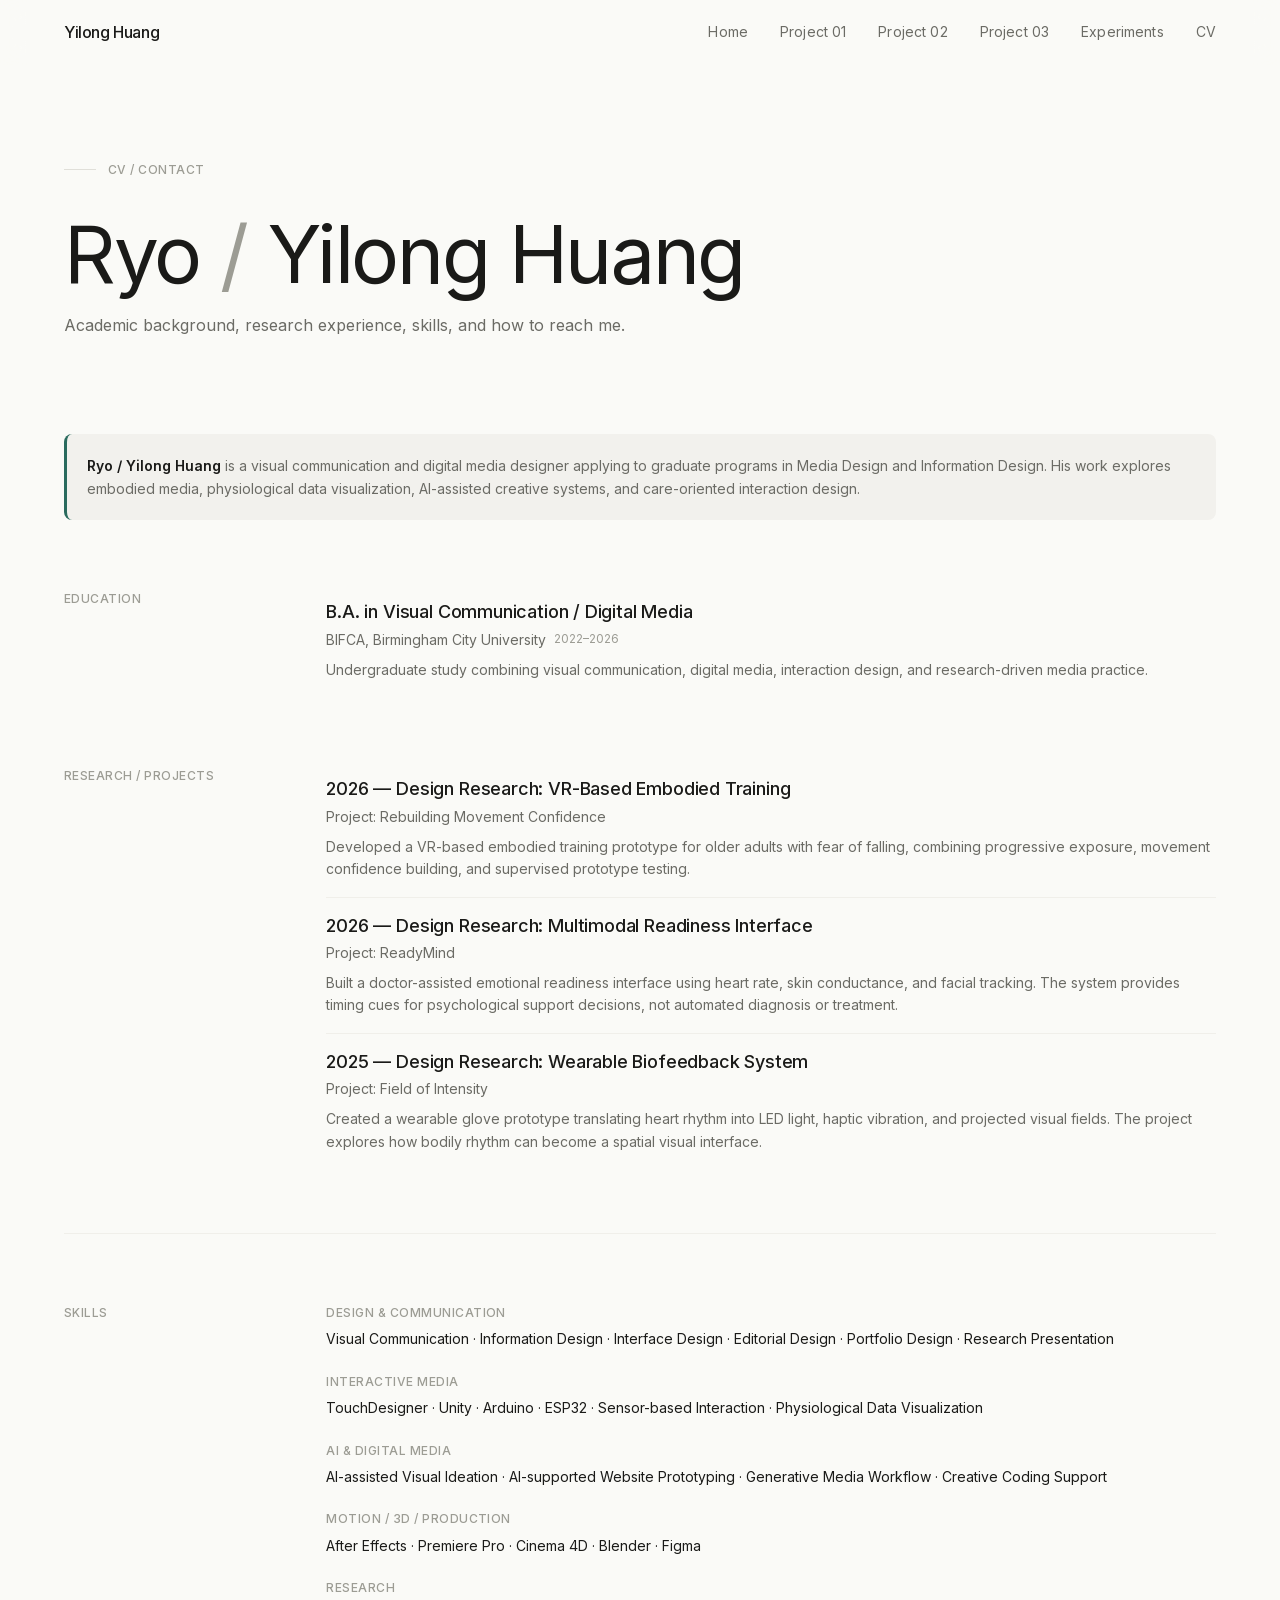
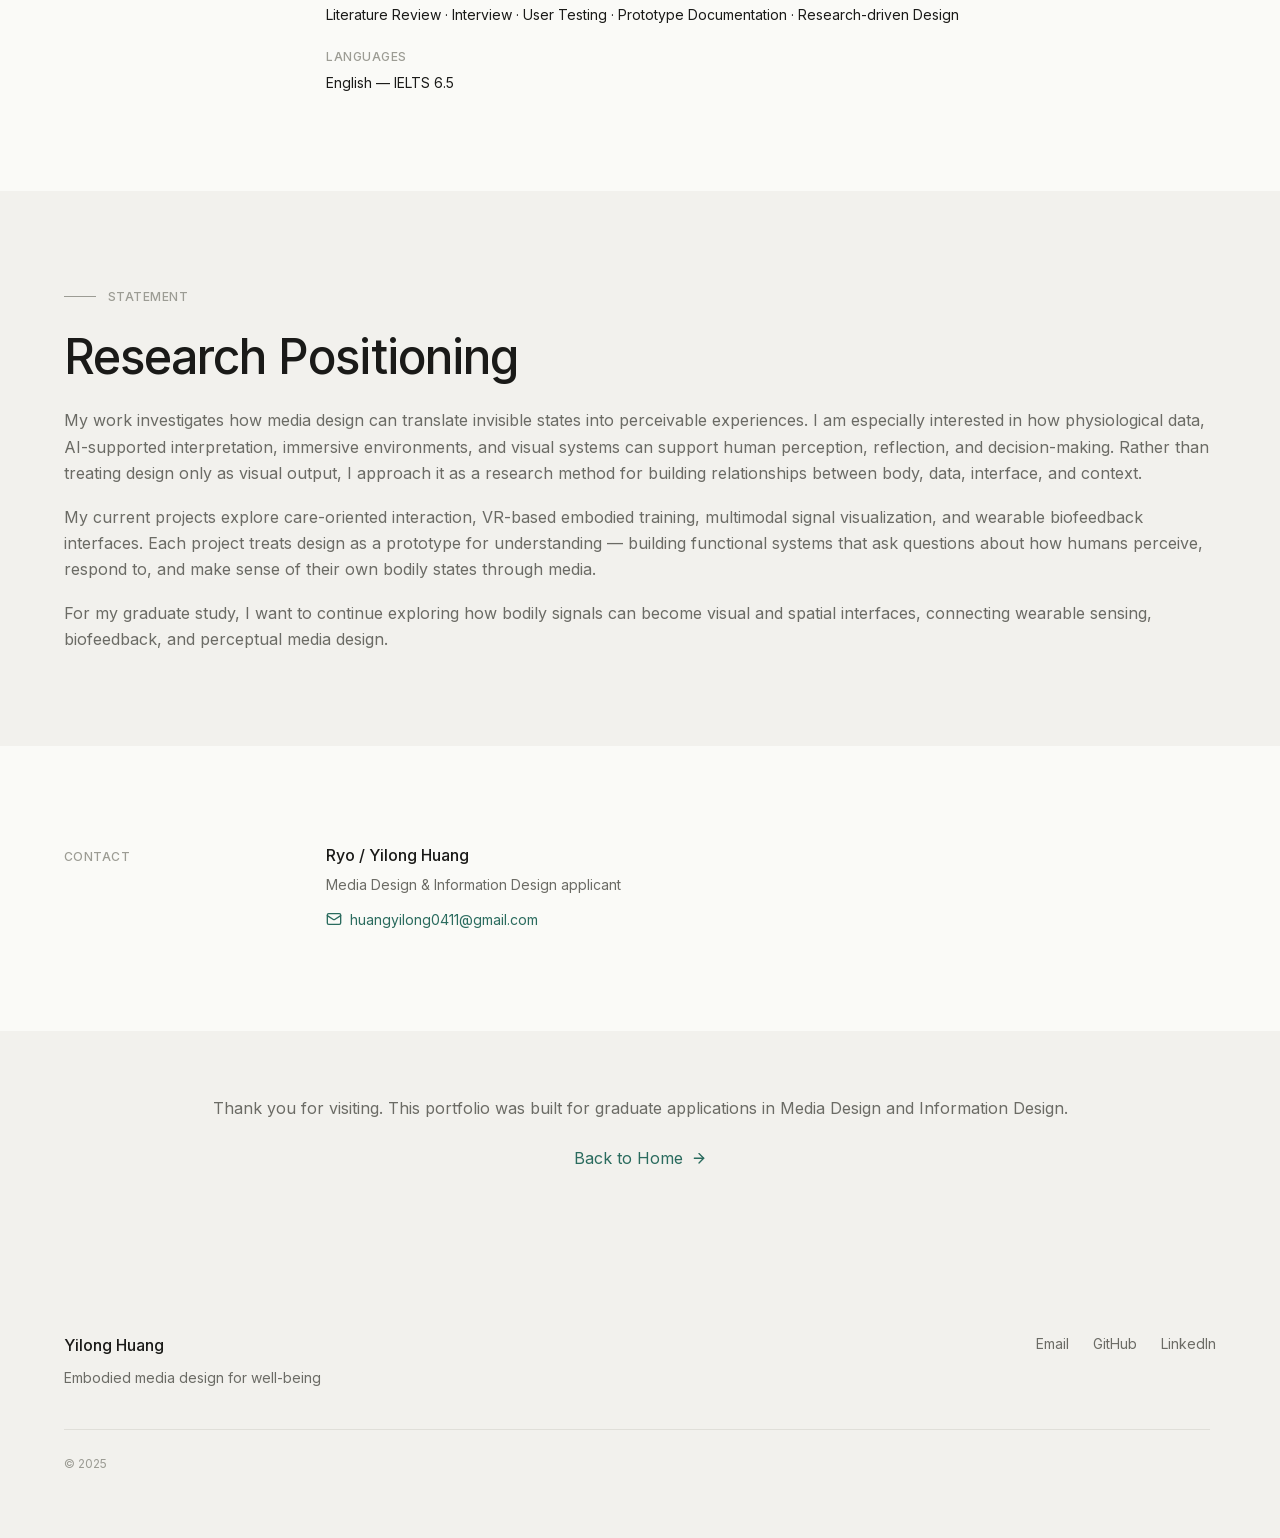
==== cv/index.html @ 08b9b4dd "Project 01: research narrative acts 1/5/6/7, evaluation assets, demo video, restore route HTML" ====
<!DOCTYPE html><html lang="en" class="__variable_37ef13"><head><meta charset="utf-8"/><meta name="viewport" content="width=device-width, initial-scale=1"/><link rel="preload" href="/_next/static/media/e4af272ccee01ff0-s.p.woff2" as="font" crossorigin="" type="font/woff2"/><link rel="stylesheet" href="/_next/static/css/71a646917b678b05.css" data-precedence="next"/><link rel="preload" as="script" fetchpriority="low" href="/_next/static/chunks/webpack-1b2c01f7b00f13eb.js"/><script src="/_next/static/chunks/fd9d1056-00bb33a35b5f8051.js" async=""></script><script src="/_next/static/chunks/23-e2f1394803d59ee6.js" async=""></script><script src="/_next/static/chunks/main-app-ce95c9a15005756d.js" async=""></script><script src="/_next/static/chunks/513-ec970bd23ad22028.js" async=""></script><script src="/_next/static/chunks/138-55f99c6cba132b13.js" async=""></script><script src="/_next/static/chunks/app/cv/page-a5b8383cbc4eb95e.js" async=""></script><script src="/_next/static/chunks/app/layout-fcbd334778827611.js" async=""></script><title>[INSERT YOUR NAME] — KMD Application Portfolio</title><meta name="description" content="[INSERT YOUR DESCRIPTION — A brief description of your portfolio for KMD application]"/><meta name="author" content="[INSERT YOUR NAME]"/><meta property="og:title" content="[INSERT YOUR NAME] — KMD Application Portfolio"/><meta property="og:description" content="[INSERT YOUR DESCRIPTION — A brief description of your portfolio for KMD application]"/><meta property="og:type" content="website"/><meta name="twitter:card" content="summary"/><meta name="twitter:title" content="[INSERT YOUR NAME] — KMD Application Portfolio"/><meta name="twitter:description" content="[INSERT YOUR DESCRIPTION — A brief description of your portfolio for KMD application]"/><meta name="next-size-adjust"/><script src="/_next/static/chunks/polyfills-78c92fac7aa8fdd8.js" nomodule=""></script><script src="https://www.kimi.com/sdk-seed.js" defer=""></script></head><body class="__className_37ef13"><nav class="fixed top-0 left-0 right-0 z-50 transition-all duration-300" style="background-color:rgba(250, 250, 247, 0.6);backdrop-filter:blur(12px);-webkit-backdrop-filter:blur(12px);border-bottom:1px solid transparent"><div class="page-container flex items-center justify-between h-16"><a class="text-[1rem] font-medium tracking-tight" href="/" style="color:var(--text-primary)">Yilong Huang</a><div class="hidden md:flex items-center gap-8"><a class="relative text-[0.875rem] transition-colors duration-200 group" href="/" style="color:var(--text-secondary);font-weight:400;letter-spacing:0.01em">Home<span class="absolute -bottom-0.5 left-0 w-full h-px origin-left scale-x-0 group-hover:scale-x-100 transition-transform duration-300" style="background-color:var(--text-primary)"></span></a><a class="relative text-[0.875rem] transition-colors duration-200 group" href="/project-fof-vr" style="color:var(--text-secondary);font-weight:400;letter-spacing:0.01em">Project 01<span class="absolute -bottom-0.5 left-0 w-full h-px origin-left scale-x-0 group-hover:scale-x-100 transition-transform duration-300" style="background-color:var(--text-primary)"></span></a><a class="relative text-[0.875rem] transition-colors duration-200 group" href="/project-readymind" style="color:var(--text-secondary);font-weight:400;letter-spacing:0.01em">Project 02<span class="absolute -bottom-0.5 left-0 w-full h-px origin-left scale-x-0 group-hover:scale-x-100 transition-transform duration-300" style="background-color:var(--text-primary)"></span></a><a class="relative text-[0.875rem] transition-colors duration-200 group" href="/project-field-of-intensity" style="color:var(--text-secondary);font-weight:400;letter-spacing:0.01em">Project 03<span class="absolute -bottom-0.5 left-0 w-full h-px origin-left scale-x-0 group-hover:scale-x-100 transition-transform duration-300" style="background-color:var(--text-primary)"></span></a><a class="relative text-[0.875rem] transition-colors duration-200 group" href="/experiments" style="color:var(--text-secondary);font-weight:400;letter-spacing:0.01em">Experiments<span class="absolute -bottom-0.5 left-0 w-full h-px origin-left scale-x-0 group-hover:scale-x-100 transition-transform duration-300" style="background-color:var(--text-primary)"></span></a><a class="relative text-[0.875rem] transition-colors duration-200 group" href="/cv" style="color:var(--text-primary);font-weight:500;letter-spacing:0.01em">CV<span class="absolute -bottom-1.5 left-1/2 -translate-x-1/2 w-1 h-1 rounded-full" style="background-color:var(--accent)"></span><span class="absolute -bottom-0.5 left-0 w-full h-px origin-left scale-x-0 group-hover:scale-x-100 transition-transform duration-300" style="background-color:var(--text-primary)"></span></a></div><button class="md:hidden flex flex-col justify-center items-center w-6 h-6 gap-[6px]" aria-label="Toggle menu"><span class="block w-6 h-0.5 origin-center" style="background-color:var(--text-primary)"></span><span class="block w-6 h-0.5 origin-center" style="background-color:var(--text-primary)"></span></button></div></nav><main><section class="pt-[calc(64px+var(--space-xl))] pb-[var(--space-xl)]"><div class="page-container max-w-[900px]"><div class="flex flex-col sm:flex-row gap-6 sm:gap-12 sm:items-start"><div class="flex-1"><div class="" style="opacity:0;transform:translateY(20px)"><div class="flex items-center gap-3"><div class="w-8 h-px" style="background-color:var(--border);transform:scaleX(0);transform-origin:0% 50% 0"></div><span class="text-[0.75rem] font-medium tracking-[0.04em] uppercase" style="color:var(--text-tertiary)">CV / Contact</span></div></div><div class="" style="opacity:0;transform:translateY(30px)"><h1 style="font-size:clamp(2.5rem, 7vw, 5rem);font-weight:400;letter-spacing:-0.03em;line-height:1.05;color:var(--text-primary);margin-top:var(--space-md)">Ryo <span style="color:var(--text-tertiary)">/</span> <!-- -->Yilong Huang</h1></div><div class="" style="opacity:0;transform:translateY(20px)"><p class="mt-4 max-w-[640px]" style="color:var(--text-secondary)">Academic background, research experience, skills, and how to reach me.</p></div></div></div></div></section><section class="pb-[var(--space-lg)]"><div class="page-container max-w-[900px]"><div class="" style="opacity:0;transform:translateY(30px)"><div class="p-5" style="background-color:var(--bg-secondary);border-radius:8px;border-left:3px solid var(--accent)"><p class="text-[0.875rem] leading-[1.65]" style="color:var(--text-secondary)"><strong style="color:var(--text-primary)">Ryo / Yilong Huang</strong> <!-- -->is a visual communication and digital media designer applying to graduate programs in Media Design and Information Design. His work explores embodied media, physiological data visualization, AI-assisted creative systems, and care-oriented interaction design.</p></div></div></div></section><section class="pb-[var(--space-xl)]" style="background-color:var(--bg-primary)"><div class="page-container max-w-[900px]"><div class="mb-[var(--space-lg)]" style="opacity:0;transform:translateY(30px)"><div class="flex flex-col sm:flex-row gap-4 sm:gap-8"><div class="sm:w-[20%] shrink-0"><span class="text-[0.75rem] font-medium tracking-[0.04em] uppercase" style="color:var(--text-tertiary)">Education</span></div><div class="sm:w-[80%] flex flex-col"><div><div class="py-4"><h4 class="text-[1.125rem] font-medium tracking-[-0.01em] leading-[1.3]" style="color:var(--text-primary)">B.A. in Visual Communication / Digital Media</h4><div class="flex flex-wrap items-center gap-2 mt-1"><span class="text-[0.875rem]" style="color:var(--text-secondary)">BIFCA, Birmingham City University</span><span class="text-[0.75rem]" style="color:var(--text-tertiary)">2022–2026</span></div><p class="mt-2 text-[0.875rem] leading-[1.6]" style="color:var(--text-secondary)">Undergraduate study combining visual communication, digital media, interaction design, and research-driven media practice.</p></div></div></div></div></div><div class="mb-[var(--space-lg)]" style="opacity:0;transform:translateY(30px)"><div class="flex flex-col sm:flex-row gap-4 sm:gap-8"><div class="sm:w-[20%] shrink-0"><span class="text-[0.75rem] font-medium tracking-[0.04em] uppercase" style="color:var(--text-tertiary)">Research / Projects</span></div><div class="sm:w-[80%] flex flex-col"><div><div class="py-4"><h4 class="text-[1.125rem] font-medium tracking-[-0.01em] leading-[1.3]" style="color:var(--text-primary)">2026 — Design Research: VR-Based Embodied Training</h4><div class="flex flex-wrap items-center gap-2 mt-1"><span class="text-[0.875rem]" style="color:var(--text-secondary)">Project: Rebuilding Movement Confidence</span></div><p class="mt-2 text-[0.875rem] leading-[1.6]" style="color:var(--text-secondary)">Developed a VR-based embodied training prototype for older adults with fear of falling, combining progressive exposure, movement confidence building, and supervised prototype testing.</p></div></div><div><div class="w-full h-px" style="background-color:var(--border-light);transform:scaleX(0);transform-origin:0% 50% 0"></div><div class="py-4"><h4 class="text-[1.125rem] font-medium tracking-[-0.01em] leading-[1.3]" style="color:var(--text-primary)">2026 — Design Research: Multimodal Readiness Interface</h4><div class="flex flex-wrap items-center gap-2 mt-1"><span class="text-[0.875rem]" style="color:var(--text-secondary)">Project: ReadyMind</span></div><p class="mt-2 text-[0.875rem] leading-[1.6]" style="color:var(--text-secondary)">Built a doctor-assisted emotional readiness interface using heart rate, skin conductance, and facial tracking. The system provides timing cues for psychological support decisions, not automated diagnosis or treatment.</p></div></div><div><div class="w-full h-px" style="background-color:var(--border-light);transform:scaleX(0);transform-origin:0% 50% 0"></div><div class="py-4"><h4 class="text-[1.125rem] font-medium tracking-[-0.01em] leading-[1.3]" style="color:var(--text-primary)">2025 — Design Research: Wearable Biofeedback System</h4><div class="flex flex-wrap items-center gap-2 mt-1"><span class="text-[0.875rem]" style="color:var(--text-secondary)">Project: Field of Intensity</span></div><p class="mt-2 text-[0.875rem] leading-[1.6]" style="color:var(--text-secondary)">Created a wearable glove prototype translating heart rhythm into LED light, haptic vibration, and projected visual fields. The project explores how bodily rhythm can become a spatial visual interface.</p></div></div></div></div></div><div class="w-full h-px" style="background-color:var(--border-light);transform:scaleX(0);transform-origin:0% 50% 0"></div><div class="pt-[var(--space-lg)]" style="opacity:0;transform:translateY(30px)"><div class="flex flex-col sm:flex-row gap-4 sm:gap-8"><div class="sm:w-[20%] shrink-0"><span class="text-[0.75rem] font-medium tracking-[0.04em] uppercase" style="color:var(--text-tertiary)">Skills</span></div><div class="sm:w-[80%] flex flex-col gap-4"><div><span class="text-[0.75rem] font-medium tracking-[0.04em] uppercase" style="color:var(--text-tertiary)">Design &amp; Communication</span><p class="text-[0.875rem] leading-[1.6] mt-1" style="color:var(--text-primary)">Visual Communication · Information Design · Interface Design · Editorial Design · Portfolio Design · Research Presentation</p></div><div><span class="text-[0.75rem] font-medium tracking-[0.04em] uppercase" style="color:var(--text-tertiary)">Interactive Media</span><p class="text-[0.875rem] leading-[1.6] mt-1" style="color:var(--text-primary)">TouchDesigner · Unity · Arduino · ESP32 · Sensor-based Interaction · Physiological Data Visualization</p></div><div><span class="text-[0.75rem] font-medium tracking-[0.04em] uppercase" style="color:var(--text-tertiary)">AI &amp; Digital Media</span><p class="text-[0.875rem] leading-[1.6] mt-1" style="color:var(--text-primary)">AI-assisted Visual Ideation · AI-supported Website Prototyping · Generative Media Workflow · Creative Coding Support</p></div><div><span class="text-[0.75rem] font-medium tracking-[0.04em] uppercase" style="color:var(--text-tertiary)">Motion / 3D / Production</span><p class="text-[0.875rem] leading-[1.6] mt-1" style="color:var(--text-primary)">After Effects · Premiere Pro · Cinema 4D · Blender · Figma</p></div><div><span class="text-[0.75rem] font-medium tracking-[0.04em] uppercase" style="color:var(--text-tertiary)">Research</span><p class="text-[0.875rem] leading-[1.6] mt-1" style="color:var(--text-primary)">Literature Review · Interview · User Testing · Prototype Documentation · Research-driven Design</p></div><div><span class="text-[0.75rem] font-medium tracking-[0.04em] uppercase" style="color:var(--text-tertiary)">Languages</span><p class="text-[0.875rem] leading-[1.6] mt-1" style="color:var(--text-primary)">English — IELTS 6.5</p></div></div></div></div></div></section><section class="py-[var(--space-xl)]" style="background-color:var(--bg-secondary)"><div class="page-container max-w-[720px] mx-auto"><div class="" style="opacity:0;transform:translateY(30px)"><div class="flex items-center gap-3 mb-6"><span class="block w-8 h-px" style="background-color:var(--text-tertiary)"></span><span class="text-[0.75rem] font-medium tracking-[0.04em] uppercase" style="color:var(--text-tertiary)">Statement</span></div></div><div class="" style="opacity:0;transform:translateY(30px)"><h2 style="font-size:clamp(1.8rem, 4vw, 3rem);font-weight:500;letter-spacing:-0.02em;line-height:1.1;color:var(--text-primary)">Research Positioning</h2></div><div class="" style="opacity:0;transform:translateY(30px)"><p class="mt-6 leading-[1.65]" style="color:var(--text-secondary)">My work investigates how media design can translate invisible states into perceivable experiences. I am especially interested in how physiological data, AI-supported interpretation, immersive environments, and visual systems can support human perception, reflection, and decision-making. Rather than treating design only as visual output, I approach it as a research method for building relationships between body, data, interface, and context.</p></div><div class="" style="opacity:0;transform:translateY(30px)"><p class="mt-4 leading-[1.65]" style="color:var(--text-secondary)">My current projects explore care-oriented interaction, VR-based embodied training, multimodal signal visualization, and wearable biofeedback interfaces. Each project treats design as a prototype for understanding — building functional systems that ask questions about how humans perceive, respond to, and make sense of their own bodily states through media.</p></div><div class="" style="opacity:0;transform:translateY(30px)"><p class="mt-4 leading-[1.65]" style="color:var(--text-secondary)">For my graduate study, I want to continue exploring how bodily signals can become visual and spatial interfaces, connecting wearable sensing, biofeedback, and perceptual media design.</p></div></div></section><section class="py-[var(--space-xl)]" style="background-color:var(--bg-primary)"><div class="page-container max-w-[900px]"><div class="" style="opacity:0;transform:translateY(30px)"><div class="flex flex-col sm:flex-row gap-4 sm:gap-8"><div class="sm:w-[20%] shrink-0"><span class="text-[0.75rem] font-medium tracking-[0.04em] uppercase" style="color:var(--text-tertiary)">Contact</span></div><div class="sm:w-[80%]"><p class="text-[1rem] font-medium" style="color:var(--text-primary)">Ryo / Yilong Huang</p><p class="text-[0.875rem] mt-1" style="color:var(--text-secondary)">Media Design &amp; Information Design applicant</p><a class="inline-flex items-center gap-2 mt-3 text-[0.875rem] transition-all duration-200 hover:underline" href="/cdn-cgi/l/email-protection#4f273a2e21283626232021287f7b7e7e0f28222e2623612c2022" style="color:var(--accent)"><svg xmlns="http://www.w3.org/2000/svg" width="24" height="24" viewBox="0 0 24 24" fill="none" stroke="currentColor" stroke-width="2" stroke-linecap="round" stroke-linejoin="round" class="lucide lucide-mail w-4 h-4"><rect width="20" height="16" x="2" y="4" rx="2"></rect><path d="m22 7-8.97 5.7a1.94 1.94 0 0 1-2.06 0L2 7"></path></svg><span class="__cf_email__" data-cfemail="b4dcc1d5dad3cdddd8dbdad384808585f4d3d9d5ddd89ad7dbd9">[email&#160;protected]</span></a></div></div></div></div></section><section class="py-[var(--space-lg)]" style="background-color:var(--bg-secondary)"><div class="page-container max-w-[600px] mx-auto text-center"><div class="" style="opacity:0;transform:translateY(30px)"><p style="color:var(--text-secondary)">Thank you for visiting. This portfolio was built for graduate applications in Media Design and Information Design.</p></div><div class="" style="opacity:0;transform:translateY(30px)"><a class="inline-flex items-center gap-2 mt-6 transition-all duration-200 hover:underline" href="/" style="color:var(--accent)">Back to Home<svg xmlns="http://www.w3.org/2000/svg" width="24" height="24" viewBox="0 0 24 24" fill="none" stroke="currentColor" stroke-width="2" stroke-linecap="round" stroke-linejoin="round" class="lucide lucide-arrow-right w-4 h-4"><path d="M5 12h14"></path><path d="m12 5 7 7-7 7"></path></svg></a></div></div></section></main><footer style="background-color:var(--bg-secondary);padding-top:var(--space-xl);padding-bottom:var(--space-lg)"><div class="page-container"><div class="" style="opacity:0;transform:translateY(30px)"><div class="flex flex-col lg:flex-row lg:items-start lg:justify-between gap-8 lg:gap-16"><div class="flex flex-col gap-2"><p class="text-[1rem] font-medium" style="color:var(--text-primary)">Yilong Huang</p><p class="text-[0.875rem]" style="color:var(--text-secondary)">Embodied media design for well-being</p></div><div class="flex items-center gap-6"><a class="text-[0.875rem] transition-colors duration-200 hover:underline" href="/cdn-cgi/l/email-protection#96cddfd8c5d3c4c2b6cfd9c3c4b6d3dbd7dfdacb" rel="noopener noreferrer" style="color:var(--text-secondary)" target="_blank">Email</a><a class="text-[0.875rem] transition-colors duration-200 hover:underline" href="[INSERT YOUR GITHUB URL]" rel="noopener noreferrer" style="color:var(--text-secondary)" target="_blank">GitHub</a><a class="text-[0.875rem] transition-colors duration-200 hover:underline" href="[INSERT YOUR LINKEDIN URL]" rel="noopener noreferrer" style="color:var(--text-secondary)" target="_blank">LinkedIn</a></div></div></div><div class="w-full h-px mt-10 mb-6" style="background-color:var(--border);transform:scaleX(0);transform-origin:0% 50% 0"></div><div class="" style="opacity:0;transform:translateY(30px)"><p class="text-[0.75rem]" style="color:var(--text-tertiary)">© 2025</p></div></div></footer><script data-cfasync="false" src="/cdn-cgi/scripts/5c5dd728/cloudflare-static/email-decode.min.js"></script><script src="/_next/static/chunks/webpack-1b2c01f7b00f13eb.js" async=""></script><script>(self.__next_f=self.__next_f||[]).push([0]);self.__next_f.push([2,null])</script><script>self.__next_f.push([1,"1:HL[\"/_next/static/media/e4af272ccee01ff0-s.p.woff2\",\"font\",{\"crossOrigin\":\"\",\"type\":\"font/woff2\"}]\n2:HL[\"/_next/static/css/71a646917b678b05.css\",\"style\"]\n"])</script><script>self.__next_f.push([1,"3:I[5751,[],\"\"]\n5:I[6513,[],\"ClientPageRoot\"]\n6:I[3206,[\"513\",\"static/chunks/513-ec970bd23ad22028.js\",\"138\",\"static/chunks/138-55f99c6cba132b13.js\",\"349\",\"static/chunks/app/cv/page-a5b8383cbc4eb95e.js\"],\"default\"]\n7:I[9275,[],\"\"]\n8:I[1343,[],\"\"]\n9:I[6249,[\"513\",\"static/chunks/513-ec970bd23ad22028.js\",\"138\",\"static/chunks/138-55f99c6cba132b13.js\",\"185\",\"static/chunks/app/layout-fcbd334778827611.js\"],\"default\"]\na:I[9966,[\"513\",\"static/chunks/513-ec970bd23ad22028.js\",\"138\",\"static/chunks/138-55f99c6cba132b13.js\",\"185\",\"static/chunks/app/layout-fcbd334778827611.js\"],\"default\"]\nc:I[6130,[],\"\"]\nd:[]\n"])</script><script>self.__next_f.push([1,"0:[[[\"$\",\"link\",\"0\",{\"rel\":\"stylesheet\",\"href\":\"/_next/static/css/71a646917b678b05.css\",\"precedence\":\"next\",\"crossOrigin\":\"$undefined\"}]],[\"$\",\"$L3\",null,{\"buildId\":\"kPNJKm3Ej8O-nWjQXl5Xx\",\"assetPrefix\":\"\",\"initialCanonicalUrl\":\"/cv\",\"initialTree\":[\"\",{\"children\":[\"cv\",{\"children\":[\"__PAGE__\",{}]}]},\"$undefined\",\"$undefined\",true],\"initialSeedData\":[\"\",{\"children\":[\"cv\",{\"children\":[\"__PAGE__\",{},[[\"$L4\",[\"$\",\"$L5\",null,{\"props\":{\"params\":{},\"searchParams\":{}},\"Component\":\"$6\"}]],null],null]},[\"$\",\"$L7\",null,{\"parallelRouterKey\":\"children\",\"segmentPath\":[\"children\",\"cv\",\"children\"],\"error\":\"$undefined\",\"errorStyles\":\"$undefined\",\"errorScripts\":\"$undefined\",\"template\":[\"$\",\"$L8\",null,{}],\"templateStyles\":\"$undefined\",\"templateScripts\":\"$undefined\",\"notFound\":\"$undefined\",\"notFoundStyles\":\"$undefined\",\"styles\":null}],null]},[[\"$\",\"html\",null,{\"lang\":\"en\",\"className\":\"__variable_37ef13\",\"children\":[\"$\",\"body\",null,{\"className\":\"__className_37ef13\",\"children\":[[\"$\",\"$L9\",null,{}],[\"$\",\"main\",null,{\"children\":[\"$\",\"$L7\",null,{\"parallelRouterKey\":\"children\",\"segmentPath\":[\"children\"],\"error\":\"$undefined\",\"errorStyles\":\"$undefined\",\"errorScripts\":\"$undefined\",\"template\":[\"$\",\"$L8\",null,{}],\"templateStyles\":\"$undefined\",\"templateScripts\":\"$undefined\",\"notFound\":[[\"$\",\"title\",null,{\"children\":\"404: This page could not be found.\"}],[\"$\",\"div\",null,{\"style\":{\"fontFamily\":\"system-ui,\\\"Segoe UI\\\",Roboto,Helvetica,Arial,sans-serif,\\\"Apple Color Emoji\\\",\\\"Segoe UI Emoji\\\"\",\"height\":\"100vh\",\"textAlign\":\"center\",\"display\":\"flex\",\"flexDirection\":\"column\",\"alignItems\":\"center\",\"justifyContent\":\"center\"},\"children\":[\"$\",\"div\",null,{\"children\":[[\"$\",\"style\",null,{\"dangerouslySetInnerHTML\":{\"__html\":\"body{color:#000;background:#fff;margin:0}.next-error-h1{border-right:1px solid rgba(0,0,0,.3)}@media (prefers-color-scheme:dark){body{color:#fff;background:#000}.next-error-h1{border-right:1px solid rgba(255,255,255,.3)}}\"}}],[\"$\",\"h1\",null,{\"className\":\"next-error-h1\",\"style\":{\"display\":\"inline-block\",\"margin\":\"0 20px 0 0\",\"padding\":\"0 23px 0 0\",\"fontSize\":24,\"fontWeight\":500,\"verticalAlign\":\"top\",\"lineHeight\":\"49px\"},\"children\":\"404\"}],[\"$\",\"div\",null,{\"style\":{\"display\":\"inline-block\"},\"children\":[\"$\",\"h2\",null,{\"style\":{\"fontSize\":14,\"fontWeight\":400,\"lineHeight\":\"49px\",\"margin\":0},\"children\":\"This page could not be found.\"}]}]]}]}]],\"notFoundStyles\":[],\"styles\":null}]}],[\"$\",\"$La\",null,{}]]}]}],null],null],\"couldBeIntercepted\":false,\"initialHead\":[false,\"$Lb\"],\"globalErrorComponent\":\"$c\",\"missingSlots\":\"$Wd\"}]]\n"])</script><script>self.__next_f.push([1,"b:[[\"$\",\"meta\",\"0\",{\"name\":\"viewport\",\"content\":\"width=device-width, initial-scale=1\"}],[\"$\",\"meta\",\"1\",{\"charSet\":\"utf-8\"}],[\"$\",\"title\",\"2\",{\"children\":\"[INSERT YOUR NAME] — KMD Application Portfolio\"}],[\"$\",\"meta\",\"3\",{\"name\":\"description\",\"content\":\"[INSERT YOUR DESCRIPTION — A brief description of your portfolio for KMD application]\"}],[\"$\",\"meta\",\"4\",{\"name\":\"author\",\"content\":\"[INSERT YOUR NAME]\"}],[\"$\",\"meta\",\"5\",{\"property\":\"og:title\",\"content\":\"[INSERT YOUR NAME] — KMD Application Portfolio\"}],[\"$\",\"meta\",\"6\",{\"property\":\"og:description\",\"content\":\"[INSERT YOUR DESCRIPTION — A brief description of your portfolio for KMD application]\"}],[\"$\",\"meta\",\"7\",{\"property\":\"og:type\",\"content\":\"website\"}],[\"$\",\"meta\",\"8\",{\"name\":\"twitter:card\",\"content\":\"summary\"}],[\"$\",\"meta\",\"9\",{\"name\":\"twitter:title\",\"content\":\"[INSERT YOUR NAME] — KMD Application Portfolio\"}],[\"$\",\"meta\",\"10\",{\"name\":\"twitter:description\",\"content\":\"[INSERT YOUR DESCRIPTION — A brief description of your portfolio for KMD application]\"}],[\"$\",\"meta\",\"11\",{\"name\":\"next-size-adjust\"}]]\n4:null\n"])</script></body></html>
---- _next/static/css/71a646917b678b05.css ----
@font-face{font-family:__Inter_37ef13;font-style:normal;font-weight:400;font-display:swap;src:url(/_next/static/media/ba9851c3c22cd980-s.woff2) format("woff2");unicode-range:u+0460-052f,u+1c80-1c8a,u+20b4,u+2de0-2dff,u+a640-a69f,u+fe2e-fe2f}@font-face{font-family:__Inter_37ef13;font-style:normal;font-weight:400;font-display:swap;src:url(/_next/static/media/21350d82a1f187e9-s.woff2) format("woff2");unicode-range:u+0301,u+0400-045f,u+0490-0491,u+04b0-04b1,u+2116}@font-face{font-family:__Inter_37ef13;font-style:normal;font-weight:400;font-display:swap;src:url(/_next/static/media/c5fe6dc8356a8c31-s.woff2) format("woff2");unicode-range:u+1f??}@font-face{font-family:__Inter_37ef13;font-style:normal;font-weight:400;font-display:swap;src:url(/_next/static/media/19cfc7226ec3afaa-s.woff2) format("woff2");unicode-range:u+0370-0377,u+037a-037f,u+0384-038a,u+038c,u+038e-03a1,u+03a3-03ff}@font-face{font-family:__Inter_37ef13;font-style:normal;font-weight:400;font-display:swap;src:url(/_next/static/media/df0a9ae256c0569c-s.woff2) format("woff2");unicode-range:u+0102-0103,u+0110-0111,u+0128-0129,u+0168-0169,u+01a0-01a1,u+01af-01b0,u+0300-0301,u+0303-0304,u+0308-0309,u+0323,u+0329,u+1ea0-1ef9,u+20ab}@font-face{font-family:__Inter_37ef13;font-style:normal;font-weight:400;font-display:swap;src:url(/_next/static/media/8e9860b6e62d6359-s.woff2) format("woff2");unicode-range:u+0100-02ba,u+02bd-02c5,u+02c7-02cc,u+02ce-02d7,u+02dd-02ff,u+0304,u+0308,u+0329,u+1d00-1dbf,u+1e00-1e9f,u+1ef2-1eff,u+2020,u+20a0-20ab,u+20ad-20c0,u+2113,u+2c60-2c7f,u+a720-a7ff}@font-face{font-family:__Inter_37ef13;font-style:normal;font-weight:400;font-display:swap;src:url(/_next/static/media/e4af272ccee01ff0-s.p.woff2) format("woff2");unicode-range:u+00??,u+0131,u+0152-0153,u+02bb-02bc,u+02c6,u+02da,u+02dc,u+0304,u+0308,u+0329,u+2000-206f,u+20ac,u+2122,u+2191,u+2193,u+2212,u+2215,u+feff,u+fffd}@font-face{font-family:__Inter_37ef13;font-style:normal;font-weight:500;font-display:swap;src:url(/_next/static/media/ba9851c3c22cd980-s.woff2) format("woff2");unicode-range:u+0460-052f,u+1c80-1c8a,u+20b4,u+2de0-2dff,u+a640-a69f,u+fe2e-fe2f}@font-face{font-family:__Inter_37ef13;font-style:normal;font-weight:500;font-display:swap;src:url(/_next/static/media/21350d82a1f187e9-s.woff2) format("woff2");unicode-range:u+0301,u+0400-045f,u+0490-0491,u+04b0-04b1,u+2116}@font-face{font-family:__Inter_37ef13;font-style:normal;font-weight:500;font-display:swap;src:url(/_next/static/media/c5fe6dc8356a8c31-s.woff2) format("woff2");unicode-range:u+1f??}@font-face{font-family:__Inter_37ef13;font-style:normal;font-weight:500;font-display:swap;src:url(/_next/static/media/19cfc7226ec3afaa-s.woff2) format("woff2");unicode-range:u+0370-0377,u+037a-037f,u+0384-038a,u+038c,u+038e-03a1,u+03a3-03ff}@font-face{font-family:__Inter_37ef13;font-style:normal;font-weight:500;font-display:swap;src:url(/_next/static/media/df0a9ae256c0569c-s.woff2) format("woff2");unicode-range:u+0102-0103,u+0110-0111,u+0128-0129,u+0168-0169,u+01a0-01a1,u+01af-01b0,u+0300-0301,u+0303-0304,u+0308-0309,u+0323,u+0329,u+1ea0-1ef9,u+20ab}@font-face{font-family:__Inter_37ef13;font-style:normal;font-weight:500;font-display:swap;src:url(/_next/static/media/8e9860b6e62d6359-s.woff2) format("woff2");unicode-range:u+0100-02ba,u+02bd-02c5,u+02c7-02cc,u+02ce-02d7,u+02dd-02ff,u+0304,u+0308,u+0329,u+1d00-1dbf,u+1e00-1e9f,u+1ef2-1eff,u+2020,u+20a0-20ab,u+20ad-20c0,u+2113,u+2c60-2c7f,u+a720-a7ff}@font-face{font-family:__Inter_37ef13;font-style:normal;font-weight:500;font-display:swap;src:url(/_next/static/media/e4af272ccee01ff0-s.p.woff2) format("woff2");unicode-range:u+00??,u+0131,u+0152-0153,u+02bb-02bc,u+02c6,u+02da,u+02dc,u+0304,u+0308,u+0329,u+2000-206f,u+20ac,u+2122,u+2191,u+2193,u+2212,u+2215,u+feff,u+fffd}@font-face{font-family:__Inter_37ef13;font-style:normal;font-weight:600;font-display:swap;src:url(/_next/static/media/ba9851c3c22cd980-s.woff2) format("woff2");unicode-range:u+0460-052f,u+1c80-1c8a,u+20b4,u+2de0-2dff,u+a640-a69f,u+fe2e-fe2f}@font-face{font-family:__Inter_37ef13;font-style:normal;font-weight:600;font-display:swap;src:url(/_next/static/media/21350d82a1f187e9-s.woff2) format("woff2");unicode-range:u+0301,u+0400-045f,u+0490-0491,u+04b0-04b1,u+2116}@font-face{font-family:__Inter_37ef13;font-style:normal;font-weight:600;font-display:swap;src:url(/_next/static/media/c5fe6dc8356a8c31-s.woff2) format("woff2");unicode-range:u+1f??}@font-face{font-family:__Inter_37ef13;font-style:normal;font-weight:600;font-display:swap;src:url(/_next/static/media/19cfc7226ec3afaa-s.woff2) format("woff2");unicode-range:u+0370-0377,u+037a-037f,u+0384-038a,u+038c,u+038e-03a1,u+03a3-03ff}@font-face{font-family:__Inter_37ef13;font-style:normal;font-weight:600;font-display:swap;src:url(/_next/static/media/df0a9ae256c0569c-s.woff2) format("woff2");unicode-range:u+0102-0103,u+0110-0111,u+0128-0129,u+0168-0169,u+01a0-01a1,u+01af-01b0,u+0300-0301,u+0303-0304,u+0308-0309,u+0323,u+0329,u+1ea0-1ef9,u+20ab}@font-face{font-family:__Inter_37ef13;font-style:normal;font-weight:600;font-display:swap;src:url(/_next/static/media/8e9860b6e62d6359-s.woff2) format("woff2");unicode-range:u+0100-02ba,u+02bd-02c5,u+02c7-02cc,u+02ce-02d7,u+02dd-02ff,u+0304,u+0308,u+0329,u+1d00-1dbf,u+1e00-1e9f,u+1ef2-1eff,u+2020,u+20a0-20ab,u+20ad-20c0,u+2113,u+2c60-2c7f,u+a720-a7ff}@font-face{font-family:__Inter_37ef13;font-style:normal;font-weight:600;font-display:swap;src:url(/_next/static/media/e4af272ccee01ff0-s.p.woff2) format("woff2");unicode-range:u+00??,u+0131,u+0152-0153,u+02bb-02bc,u+02c6,u+02da,u+02dc,u+0304,u+0308,u+0329,u+2000-206f,u+20ac,u+2122,u+2191,u+2193,u+2212,u+2215,u+feff,u+fffd}@font-face{font-family:__Inter_Fallback_37ef13;src:local("Arial");ascent-override:90.49%;descent-override:22.56%;line-gap-override:0.00%;size-adjust:107.06%}.__className_37ef13{font-family:__Inter_37ef13,__Inter_Fallback_37ef13;font-style:normal}.__variable_37ef13{--font-inter:"__Inter_37ef13","__Inter_Fallback_37ef13"}*,:after,:before{--tw-border-spacing-x:0;--tw-border-spacing-y:0;--tw-translate-x:0;--tw-translate-y:0;--tw-rotate:0;--tw-skew-x:0;--tw-skew-y:0;--tw-scale-x:1;--tw-scale-y:1;--tw-pan-x: ;--tw-pan-y: ;--tw-pinch-zoom: ;--tw-scroll-snap-strictness:proximity;--tw-gradient-from-position: ;--tw-gradient-via-position: ;--tw-gradient-to-position: ;--tw-ordinal: ;--tw-slashed-zero: ;--tw-numeric-figure: ;--tw-numeric-spacing: ;--tw-numeric-fraction: ;--tw-ring-inset: ;--tw-ring-offset-width:0px;--tw-ring-offset-color:#fff;--tw-ring-color:rgba(59,130,246,.5);--tw-ring-offset-shadow:0 0 #0000;--tw-ring-shadow:0 0 #0000;--tw-shadow:0 0 #0000;--tw-shadow-colored:0 0 #0000;--tw-blur: ;--tw-brightness: ;--tw-contrast: ;--tw-grayscale: ;--tw-hue-rotate: ;--tw-invert: ;--tw-saturate: ;--tw-sepia: ;--tw-drop-shadow: ;--tw-backdrop-blur: ;--tw-backdrop-brightness: ;--tw-backdrop-contrast: ;--tw-backdrop-grayscale: ;--tw-backdrop-hue-rotate: ;--tw-backdrop-invert: ;--tw-backdrop-opacity: ;--tw-backdrop-saturate: ;--tw-backdrop-sepia: ;--tw-contain-size: ;--tw-contain-layout: ;--tw-contain-paint: ;--tw-contain-style: }::backdrop{--tw-border-spacing-x:0;--tw-border-spacing-y:0;--tw-translate-x:0;--tw-translate-y:0;--tw-rotate:0;--tw-skew-x:0;--tw-skew-y:0;--tw-scale-x:1;--tw-scale-y:1;--tw-pan-x: ;--tw-pan-y: ;--tw-pinch-zoom: ;--tw-scroll-snap-strictness:proximity;--tw-gradient-from-position: ;--tw-gradient-via-position: ;--tw-gradient-to-position: ;--tw-ordinal: ;--tw-slashed-zero: ;--tw-numeric-figure: ;--tw-numeric-spacing: ;--tw-numeric-fraction: ;--tw-ring-inset: ;--tw-ring-offset-width:0px;--tw-ring-offset-color:#fff;--tw-ring-color:rgba(59,130,246,.5);--tw-ring-offset-shadow:0 0 #0000;--tw-ring-shadow:0 0 #0000;--tw-shadow:0 0 #0000;--tw-shadow-colored:0 0 #0000;--tw-blur: ;--tw-brightness: ;--tw-contrast: ;--tw-grayscale: ;--tw-hue-rotate: ;--tw-invert: ;--tw-saturate: ;--tw-sepia: ;--tw-drop-shadow: ;--tw-backdrop-blur: ;--tw-backdrop-brightness: ;--tw-backdrop-contrast: ;--tw-backdrop-grayscale: ;--tw-backdrop-hue-rotate: ;--tw-backdrop-invert: ;--tw-backdrop-opacity: ;--tw-backdrop-saturate: ;--tw-backdrop-sepia: ;--tw-contain-size: ;--tw-contain-layout: ;--tw-contain-paint: ;--tw-contain-style: }/*
! tailwindcss v3.4.19 | MIT License | https://tailwindcss.com
*/*,:after,:before{box-sizing:border-box;border:0 solid #e5e7eb}:after,:before{--tw-content:""}:host,html{line-height:1.5;-webkit-text-size-adjust:100%;-moz-tab-size:4;-o-tab-size:4;tab-size:4;font-family:Inter,-apple-system,BlinkMacSystemFont,Segoe UI,sans-serif;font-feature-settings:normal;font-variation-settings:normal;-webkit-tap-highlight-color:transparent}body{margin:0;line-height:inherit}hr{height:0;color:inherit;border-top-width:1px}abbr:where([title]){-webkit-text-decoration:underline dotted;text-decoration:underline dotted}h1,h2,h3,h4,h5,h6{font-size:inherit;font-weight:inherit}a{text-decoration:inherit}b,strong{font-weight:bolder}code,kbd,pre,samp{font-family:ui-monospace,SFMono-Regular,Menlo,Monaco,Consolas,Liberation Mono,Courier New,monospace;font-feature-settings:normal;font-variation-settings:normal;font-size:1em}small{font-size:80%}sub,sup{font-size:75%;line-height:0;position:relative;vertical-align:baseline}sub{bottom:-.25em}sup{top:-.5em}table{text-indent:0;border-color:inherit;border-collapse:collapse}button,input,optgroup,select,textarea{font-family:inherit;font-feature-settings:inherit;font-variation-settings:inherit;font-size:100%;font-weight:inherit;line-height:inherit;letter-spacing:inherit;color:inherit;margin:0;padding:0}button,select{text-transform:none}button,input:where([type=button]),input:where([type=reset]),input:where([type=submit]){-webkit-appearance:button;background-color:transparent;background-image:none}:-moz-focusring{outline:auto}:-moz-ui-invalid{box-shadow:none}progress{vertical-align:baseline}::-webkit-inner-spin-button,::-webkit-outer-spin-button{height:auto}[type=search]{-webkit-appearance:textfield;outline-offset:-2px}::-webkit-search-decoration{-webkit-appearance:none}::-webkit-file-upload-button{-webkit-appearance:button;font:inherit}summary{display:list-item}blockquote,dd,dl,figure,h1,h2,h3,h4,h5,h6,hr,p,pre{margin:0}fieldset{margin:0}fieldset,legend{padding:0}menu,ol,ul{list-style:none;margin:0;padding:0}dialog{padding:0}textarea{resize:vertical}input::-moz-placeholder,textarea::-moz-placeholder{opacity:1;color:#9ca3af}input::placeholder,textarea::placeholder{opacity:1;color:#9ca3af}[role=button],button{cursor:pointer}:disabled{cursor:default}audio,canvas,embed,iframe,img,object,svg,video{display:block;vertical-align:middle}img,video{max-width:100%;height:auto}[hidden]:where(:not([hidden=until-found])){display:none}@import url("https://fonts.googleapis.com/css2?family=Inter:wght@400;500;600&display=swap");:root{--bg-primary:#fafaf7;--bg-secondary:#f2f1ed;--bg-tertiary:#ebeae5;--text-primary:#1a1a18;--text-secondary:#6b6b65;--text-tertiary:#9c9c94;--accent:#2a6b5e;--accent-light:#e8f0ee;--accent-warm:#c47d4e;--border:#e0dfd9;--border-light:#f0efea;--space-xs:0.5rem;--space-sm:1rem;--space-md:2rem;--space-lg:4rem;--space-xl:6rem;--space-2xl:8rem;--space-3xl:12rem;--page-padding:clamp(1.5rem,5vw,4rem);--section-padding:clamp(4rem,10vw,8rem)}html{scroll-behavior:smooth}body{font-family:Inter,-apple-system,BlinkMacSystemFont,Segoe UI,sans-serif;font-weight:400;font-size:1rem;line-height:1.65;background-color:var(--bg-primary);-webkit-font-smoothing:antialiased;-moz-osx-font-smoothing:grayscale}body,h1,h2,h3,h4,h5,h6{color:var(--text-primary)}h1,h2,h3,h4,h5,h6{font-weight:500;letter-spacing:-.02em;line-height:1.1}a{color:inherit;text-decoration:none}img{max-width:100%;height:auto}.container{width:100%}@media (min-width:640px){.container{max-width:640px}}@media (min-width:768px){.container{max-width:768px}}@media (min-width:1024px){.container{max-width:1024px}}@media (min-width:1280px){.container{max-width:1280px}}@media (min-width:1536px){.container{max-width:1536px}}.visible{visibility:visible}.invisible{visibility:hidden}.static{position:static}.fixed{position:fixed}.absolute{position:absolute}.relative{position:relative}.inset-0{inset:0}.-bottom-0\.5{bottom:-.125rem}.-bottom-1\.5{bottom:-.375rem}.-right-3{right:-.75rem}.bottom-0{bottom:0}.bottom-10{bottom:2.5rem}.left-0{left:0}.left-1\/2{left:50%}.right-0{right:0}.top-0{top:0}.top-1\/2{top:50%}.z-10{z-index:10}.z-40{z-index:40}.z-50{z-index:50}.order-1{order:1}.order-2{order:2}.mx-auto{margin-left:auto;margin-right:auto}.my-3{margin-top:.75rem;margin-bottom:.75rem}.mb-1{margin-bottom:.25rem}.mb-12{margin-bottom:3rem}.mb-2{margin-bottom:.5rem}.mb-3{margin-bottom:.75rem}.mb-6{margin-bottom:1.5rem}.mb-\[var\(--space-lg\)\]{margin-bottom:var(--space-lg)}.ml-\[2\.5rem\]{margin-left:2.5rem}.mt-0\.5{margin-top:.125rem}.mt-1{margin-top:.25rem}.mt-10{margin-top:2.5rem}.mt-12{margin-top:3rem}.mt-16{margin-top:4rem}.mt-2{margin-top:.5rem}.mt-3{margin-top:.75rem}.mt-4{margin-top:1rem}.mt-5{margin-top:1.25rem}.mt-6{margin-top:1.5rem}.mt-8{margin-top:2rem}.mt-auto{margin-top:auto}.line-clamp-2{overflow:hidden;display:-webkit-box;-webkit-box-orient:vertical;-webkit-line-clamp:2}.block{display:block}.inline-block{display:inline-block}.flex{display:flex}.inline-flex{display:inline-flex}.table{display:table}.grid{display:grid}.hidden{display:none}.h-0\.5{height:.125rem}.h-1{height:.25rem}.h-1\.5{height:.375rem}.h-10{height:2.5rem}.h-12{height:3rem}.h-16{height:4rem}.h-4{height:1rem}.h-5{height:1.25rem}.h-6{height:1.5rem}.h-auto{height:auto}.h-full{height:100%}.h-px{height:1px}.min-h-\[100dvh\]{min-height:100dvh}.w-1{width:.25rem}.w-4{width:1rem}.w-6{width:1.5rem}.w-8{width:2rem}.w-\[3px\]{width:3px}.w-\[42\%\]{width:42%}.w-\[58\%\]{width:58%}.w-full{width:100%}.w-px{width:1px}.min-w-\[120px\]{min-width:120px}.max-w-\[1000px\]{max-width:1000px}.max-w-\[1100px\]{max-width:1100px}.max-w-\[380px\]{max-width:380px}.max-w-\[520px\]{max-width:520px}.max-w-\[560px\]{max-width:560px}.max-w-\[600px\]{max-width:600px}.max-w-\[640px\]{max-width:640px}.max-w-\[680px\]{max-width:680px}.max-w-\[700px\]{max-width:700px}.max-w-\[720px\]{max-width:720px}.max-w-\[800px\]{max-width:800px}.max-w-\[900px\]{max-width:900px}.flex-1{flex:1 1 0%}.shrink-0{flex-shrink:0}.origin-center{transform-origin:center}.origin-left{transform-origin:left}.-translate-x-1\/2{--tw-translate-x:-50%}.-translate-x-1\/2,.-translate-y-1\/2{transform:translate(var(--tw-translate-x),var(--tw-translate-y)) rotate(var(--tw-rotate)) skewX(var(--tw-skew-x)) skewY(var(--tw-skew-y)) scaleX(var(--tw-scale-x)) scaleY(var(--tw-scale-y))}.-translate-y-1\/2{--tw-translate-y:-50%}.scale-x-0{--tw-scale-x:0;transform:translate(var(--tw-translate-x),var(--tw-translate-y)) rotate(var(--tw-rotate)) skewX(var(--tw-skew-x)) skewY(var(--tw-skew-y)) scaleX(var(--tw-scale-x)) scaleY(var(--tw-scale-y))}.cursor-pointer{cursor:pointer}.grid-cols-1{grid-template-columns:repeat(1,minmax(0,1fr))}.grid-cols-2{grid-template-columns:repeat(2,minmax(0,1fr))}.grid-cols-3{grid-template-columns:repeat(3,minmax(0,1fr))}.flex-col{flex-direction:column}.flex-wrap{flex-wrap:wrap}.flex-nowrap{flex-wrap:nowrap}.items-start{align-items:flex-start}.items-center{align-items:center}.justify-center{justify-content:center}.justify-between{justify-content:space-between}.gap-1{gap:.25rem}.gap-12{gap:3rem}.gap-2{gap:.5rem}.gap-3{gap:.75rem}.gap-4{gap:1rem}.gap-5{gap:1.25rem}.gap-6{gap:1.5rem}.gap-8{gap:2rem}.gap-\[6px\]{gap:6px}.gap-\[var\(--space-xl\)\]{gap:var(--space-xl)}.gap-x-2{-moz-column-gap:.5rem;column-gap:.5rem}.gap-y-1{row-gap:.25rem}.space-y-2>:not([hidden])~:not([hidden]){--tw-space-y-reverse:0;margin-top:calc(.5rem * calc(1 - var(--tw-space-y-reverse)));margin-bottom:calc(.5rem * var(--tw-space-y-reverse))}.space-y-3>:not([hidden])~:not([hidden]){--tw-space-y-reverse:0;margin-top:calc(.75rem * calc(1 - var(--tw-space-y-reverse)));margin-bottom:calc(.75rem * var(--tw-space-y-reverse))}.self-stretch{align-self:stretch}.overflow-hidden{overflow:hidden}.rounded{border-radius:.25rem}.rounded-card-sm{border-radius:6px}.rounded-full{border-radius:9999px}.rounded-image{border-radius:4px}.rounded-lg{border-radius:.5rem}.border{border-width:1px}.object-cover{-o-object-fit:cover;object-fit:cover}.p-4{padding:1rem}.p-5{padding:1.25rem}.p-6{padding:1.5rem}.px-2{padding-left:.5rem;padding-right:.5rem}.px-4{padding-left:1rem;padding-right:1rem}.px-6{padding-left:1.5rem;padding-right:1.5rem}.px-7{padding-left:1.75rem;padding-right:1.75rem}.py-10{padding-top:2.5rem;padding-bottom:2.5rem}.py-3{padding-top:.75rem;padding-bottom:.75rem}.py-4{padding-top:1rem;padding-bottom:1rem}.py-5{padding-top:1.25rem;padding-bottom:1.25rem}.py-\[10px\]{padding-top:10px;padding-bottom:10px}.py-\[2px\]{padding-top:2px;padding-bottom:2px}.py-\[6px\]{padding-top:6px;padding-bottom:6px}.py-\[var\(--section-padding\)\]{padding-top:var(--section-padding);padding-bottom:var(--section-padding)}.py-\[var\(--space-2xl\)\]{padding-top:var(--space-2xl);padding-bottom:var(--space-2xl)}.py-\[var\(--space-3xl\)\]{padding-top:var(--space-3xl);padding-bottom:var(--space-3xl)}.py-\[var\(--space-lg\)\]{padding-top:var(--space-lg);padding-bottom:var(--space-lg)}.py-\[var\(--space-xl\)\]{padding-top:var(--space-xl);padding-bottom:var(--space-xl)}.pb-\[var\(--space-lg\)\]{padding-bottom:var(--space-lg)}.pb-\[var\(--space-xl\)\]{padding-bottom:var(--space-xl)}.pt-3{padding-top:.75rem}.pt-4{padding-top:1rem}.pt-\[calc\(64px\+var\(--space-xl\)\)\]{padding-top:calc(64px + var(--space-xl))}.pt-\[var\(--space-2xl\)\]{padding-top:var(--space-2xl)}.pt-\[var\(--space-lg\)\]{padding-top:var(--space-lg)}.text-center{text-align:center}.text-\[0\.65rem\]{font-size:.65rem}.text-\[0\.6rem\]{font-size:.6rem}.text-\[0\.75rem\]{font-size:.75rem}.text-\[0\.7rem\]{font-size:.7rem}.text-\[0\.85rem\]{font-size:.85rem}.text-\[0\.875rem\]{font-size:.875rem}.text-\[0\.8rem\]{font-size:.8rem}.text-\[0\.95rem\]{font-size:.95rem}.text-\[0\.9rem\]{font-size:.9rem}.text-\[1\.05rem\]{font-size:1.05rem}.text-\[1\.125rem\]{font-size:1.125rem}.text-\[1\.1rem\]{font-size:1.1rem}.text-\[1\.5rem\]{font-size:1.5rem}.text-\[1rem\]{font-size:1rem}.font-medium{font-weight:500}.uppercase{text-transform:uppercase}.leading-\[1\.3\]{line-height:1.3}.leading-\[1\.65\]{line-height:1.65}.leading-\[1\.6\]{line-height:1.6}.leading-relaxed{line-height:1.625}.tracking-\[-0\.01em\]{letter-spacing:-.01em}.tracking-\[0\.04em\]{letter-spacing:.04em}.tracking-tight{letter-spacing:-.025em}.text-white{--tw-text-opacity:1;color:rgb(255 255 255/var(--tw-text-opacity,1))}.underline{text-decoration-line:underline}.ring{--tw-ring-offset-shadow:var(--tw-ring-inset) 0 0 0 var(--tw-ring-offset-width) var(--tw-ring-offset-color);--tw-ring-shadow:var(--tw-ring-inset) 0 0 0 calc(3px + var(--tw-ring-offset-width)) var(--tw-ring-color);box-shadow:var(--tw-ring-offset-shadow),var(--tw-ring-shadow),var(--tw-shadow,0 0 #0000)}.blur{--tw-blur:blur(8px);filter:var(--tw-blur) var(--tw-brightness) var(--tw-contrast) var(--tw-grayscale) var(--tw-hue-rotate) var(--tw-invert) var(--tw-saturate) var(--tw-sepia) var(--tw-drop-shadow)}.transition{transition-property:color,background-color,border-color,text-decoration-color,fill,stroke,opacity,box-shadow,transform,filter,backdrop-filter;transition-timing-function:cubic-bezier(.4,0,.2,1);transition-duration:.15s}.transition-all{transition-property:all;transition-timing-function:cubic-bezier(.4,0,.2,1);transition-duration:.15s}.transition-colors{transition-property:color,background-color,border-color,text-decoration-color,fill,stroke;transition-timing-function:cubic-bezier(.4,0,.2,1);transition-duration:.15s}.transition-transform{transition-property:transform;transition-timing-function:cubic-bezier(.4,0,.2,1);transition-duration:.15s}.duration-200{transition-duration:.2s}.duration-300{transition-duration:.3s}.page-container{max-width:1280px;margin-left:auto;margin-right:auto;padding-left:var(--page-padding);padding-right:var(--page-padding)}@media (prefers-reduced-motion:reduce){*,:after,:before{animation-duration:.01ms!important;animation-iteration-count:1!important;transition-duration:.01ms!important;scroll-behavior:auto!important}}.hover\:text-white:hover{--tw-text-opacity:1;color:rgb(255 255 255/var(--tw-text-opacity,1))}.hover\:underline:hover{text-decoration-line:underline}.group:hover .group-hover\:translate-x-1{--tw-translate-x:0.25rem}.group:hover .group-hover\:scale-\[1\.03\],.group:hover .group-hover\:translate-x-1{transform:translate(var(--tw-translate-x),var(--tw-translate-y)) rotate(var(--tw-rotate)) skewX(var(--tw-skew-x)) skewY(var(--tw-skew-y)) scaleX(var(--tw-scale-x)) scaleY(var(--tw-scale-y))}.group:hover .group-hover\:scale-\[1\.03\]{--tw-scale-x:1.03;--tw-scale-y:1.03}.group:hover .group-hover\:scale-x-100{--tw-scale-x:1;transform:translate(var(--tw-translate-x),var(--tw-translate-y)) rotate(var(--tw-rotate)) skewX(var(--tw-skew-x)) skewY(var(--tw-skew-y)) scaleX(var(--tw-scale-x)) scaleY(var(--tw-scale-y))}.group:hover .group-hover\:underline{text-decoration-line:underline}@media (min-width:640px){.sm\:block{display:block}.sm\:w-\[20\%\]{width:20%}.sm\:w-\[80\%\]{width:80%}.sm\:grid-cols-2{grid-template-columns:repeat(2,minmax(0,1fr))}.sm\:grid-cols-5{grid-template-columns:repeat(5,minmax(0,1fr))}.sm\:flex-row{flex-direction:row}.sm\:items-start{align-items:flex-start}.sm\:gap-12{gap:3rem}.sm\:gap-8{gap:2rem}.sm\:p-6{padding:1.5rem}.sm\:text-\[0\.65rem\]{font-size:.65rem}.sm\:text-\[0\.7rem\]{font-size:.7rem}}@media (min-width:768px){.md\:flex{display:flex}.md\:hidden{display:none}.md\:grid-cols-2{grid-template-columns:repeat(2,minmax(0,1fr))}.md\:grid-cols-3{grid-template-columns:repeat(3,minmax(0,1fr))}.md\:grid-cols-4{grid-template-columns:repeat(4,minmax(0,1fr))}.md\:grid-cols-5{grid-template-columns:repeat(5,minmax(0,1fr))}.md\:gap-6{gap:1.5rem}}@media (min-width:1024px){.lg\:order-1{order:1}.lg\:order-2{order:2}.lg\:flex{display:flex}.lg\:w-\[45\%\]{width:45%}.lg\:w-\[55\%\]{width:55%}.lg\:grid-cols-2{grid-template-columns:repeat(2,minmax(0,1fr))}.lg\:grid-cols-3{grid-template-columns:repeat(3,minmax(0,1fr))}.lg\:grid-cols-4{grid-template-columns:repeat(4,minmax(0,1fr))}.lg\:flex-row{flex-direction:row}.lg\:items-start{align-items:flex-start}.lg\:items-end{align-items:flex-end}.lg\:items-center{align-items:center}.lg\:justify-between{justify-content:space-between}.lg\:gap-12{gap:3rem}.lg\:gap-16{gap:4rem}.lg\:gap-20{gap:5rem}.lg\:p-8{padding:2rem}}/* ============================================================
   Project 页面移动端适配修复(仅 ≤768px 生效,桌面端零改动)
   用法:把本文件内容追加到全站 CSS(globals.css)末尾,
   或在 layout 中作为最后一个样式表引入。
   所有规则都在 max-width:768px 媒体查询内,桌面端完全不受影响。
   ============================================================ */

@media (max-width: 768px) {

  /* ---------- 1. 全局间距:桌面 96/128px 的段距在手机上过大 ----------
     原值:--space-xl:6rem / --space-2xl:8rem / --space-lg:4rem
     页面所有 section 的 padding、hero 浮层偏移都引用这些变量,
     在手机上统一收紧,桌面端不变。 */
  :root {
    --space-xl:  3.5rem;  /* 96px -> 56px */
    --space-2xl: 5rem;    /* 128px -> 80px */
    --space-lg:  2rem;    /* 64px -> 32px */
  }

  /* ---------- 2. Hero 底部浮层:内联 padding:96px 把内容挤成窄条 ----------
     三个 project 页 hero 底部都是
     <div class="absolute bottom-0 left-0 right-0" style="padding:var(--space-xl)">
     手机上 96px 四边 padding 让标题区只剩 ~150px 宽,必然换行溢出。
     改为只保留垂直间距,水平交给内部 .page-container。 */
  section > .absolute.bottom-0.left-0.right-0 {
    padding: 2rem 0 !important;
  }

  /* ---------- 3. Hero 主标题:min 40px 在手机上偏大 ----------
     原 fontSize: clamp(2.5rem, 7vw, 5.5rem) */
  section h1 {
    font-size: clamp(2rem, 9vw, 2.6rem) !important;
    line-height: 1.08 !important;
  }

  /* ---------- 4. Section 大标题同步收紧 ----------
     原 h2: clamp(2rem,5vw,3.5rem) / clamp(1.8rem,4vw,3rem) */
  h2 {
    font-size: clamp(1.5rem, 6vw, 2rem) !important;
  }

  /* ---------- 5. 数据卡片大数字:3 列网格里 min 40px 会溢出 ----------
     原 fontSize: clamp(2.5rem, 5vw, 3rem) */
  p[style*="clamp(2.5rem"] {
    font-size: clamp(1.6rem, 7vw, 2.1rem) !important;
  }

  /* ---------- 6. 手机上的 3 列网格太挤,降为 2 列 ----------
     涉及 readiness 等级卡(grid-cols-3 md:grid-cols-5)
     和 FOI 的 grid-cols-3 图组;>768px 仍由 md:/lg: 类接管。 */
  .grid-cols-3 {
    grid-template-columns: repeat(2, minmax(0, 1fr)) !important;
  }

  /* ---------- 7. 不换行的标签行在手机上横向溢出 ---------- */
  .flex-nowrap {
    flex-wrap: wrap !important;
  }

  /* ---------- 8. FOI hero 浮层卡片:max-width:42% 在手机上只剩 ~160px ----------
     内联 style: bottom:var(--space-xl); left:var(--space-xl); max-width:42% */
  div[style*="max-width:42%"],
  div[style*="max-width: 42%"] {
    max-width: calc(100% - 2 * var(--page-padding)) !important;
    left: var(--page-padding) !important;
    bottom: var(--space-lg) !important;
  }
}

/* ============================================================
   V2 移动端设计升级(仅 ≤768px 生效,桌面端零改动)
   1) hero 照片加圆角内框 -> 不再是生硬贴上的截图
   2) Project 01 hero 文字补毛玻璃卡片 -> 与 02/03 一致
   3) meta 信息区灰盒子 -> 编辑感 spec list
   ============================================================ */
@media (max-width: 768px) {

  /* ---------- 1. Hero 媒体框:圆角 + 内缩,消除照片与页面底色的割裂 ----------
     三页 hero 都是 <section class="relative w-full overflow-hidden"
     style="height:calc(100dvh - 64px)"> */
  section[style*="100dvh"] {
    height: calc(100dvh - 64px - 24px) !important;
    width: auto !important;
    margin: 12px 12px 0;
    border-radius: 20px;
  }

  /* ---------- 2. Project 01 hero 文字补卡片底 ----------
     01 的浮层文字直接压在照片上("PROJECT 01" 看不清);
     02 的浮层里有 .inline-block 卡片,用 :not(:has()) 把 01 区分开 */
  section > .absolute.bottom-0.left-0.right-0 > .page-container:not(:has(> .inline-block)) {
    background: rgba(250, 250, 247, 0.78);
    backdrop-filter: blur(12px);
    -webkit-backdrop-filter: blur(12px);
    border-radius: 14px;
    padding: 1.25rem 1.25rem;
    margin-bottom: 0.5rem;
  }

  /* ---------- 3. meta 信息区:灰盒子 -> 编辑感 spec list ----------
     卡片结构:<div class="p-5" style="background-color:var(--bg-secondary);
     border-radius:8px;border:1px solid var(--border-light)"> */
  div.p-5[style*="background-color:var(--bg-secondary)"][style*="border-radius:8px"] {
    background: transparent !important;
    border: none !important;
    border-top: 1px solid rgba(0, 0, 0, 0.1) !important;
    border-radius: 0 !important;
    padding: 0.9rem 0 1.1rem !important;
  }
  /* 标签用小绿点 + accent 色,替代灰盒子的沉闷感 */
  div.p-5[style*="background-color:var(--bg-secondary)"][style*="border-radius:8px"] > p:first-child {
    color: var(--accent) !important;
    display: flex;
    align-items: center;
    gap: 0.5rem;
  }
  div.p-5[style*="background-color:var(--bg-secondary)"][style*="border-radius:8px"] > p:first-child::before {
    content: "";
    width: 0.375rem;
    height: 0.375rem;
    border-radius: 9999px;
    background: var(--accent);
    flex-shrink: 0;
  }
  /* 数值行距收紧,长文本更顺 */
  div.p-5[style*="background-color:var(--bg-secondary)"][style*="border-radius:8px"] > p:last-child {
    line-height: 1.45;
  }
}

/* ============================================================
   V3 修正(仅 ≤768px 生效)
   1) hero 取景:手机竖屏裁切对准主体人物
   2) meta spec list 选择器补上带空格的样式序列化形式
   ============================================================ */
@media (max-width: 768px) {

  /* ---------- 1. Hero 取景 ----------
     Project 01:戴 VR 的老人在原图右侧
     Project 02:患者在原图右侧使用设备 */
  section[style*="100dvh"] img[src*="hero-testing-headset"] {
    object-position: 68% 30% !important;
  }
  section[style*="100dvh"] img[src*="hero-use-session"] {
    object-position: 80% 55% !important;
  }

  /* ---------- 2. meta spec list:补带空格序列化 ----------
     浏览器把内联样式序列化为 "border-radius: 8px"(带空格),
     V2 只写了无空格形式导致没命中。两种形式都匹配。 */
  div.p-5[style*="background-color:var(--bg-secondary)"][style*="border-radius:8px"],
  div.p-5[style*="background-color: var(--bg-secondary)"][style*="border-radius: 8px"] {
    background: transparent !important;
    border: none !important;
    border-top: 1px solid rgba(0, 0, 0, 0.1) !important;
    border-radius: 0 !important;
    padding: 0.9rem 0 1.1rem !important;
  }
  div.p-5[style*="background-color:var(--bg-secondary)"][style*="border-radius:8px"] > p:first-child,
  div.p-5[style*="background-color: var(--bg-secondary)"][style*="border-radius: 8px"] > p:first-child {
    color: var(--accent) !important;
    display: flex;
    align-items: center;
    gap: 0.5rem;
  }
  div.p-5[style*="background-color:var(--bg-secondary)"][style*="border-radius:8px"] > p:first-child::before,
  div.p-5[style*="background-color: var(--bg-secondary)"][style*="border-radius: 8px"] > p:first-child::before {
    content: "";
    width: 0.375rem;
    height: 0.375rem;
    border-radius: 9999px;
    background: var(--accent);
    flex-shrink: 0;
  }
  div.p-5[style*="background-color:var(--bg-secondary)"][style*="border-radius:8px"] > p:last-child,
  div.p-5[style*="background-color: var(--bg-secondary)"][style*="border-radius: 8px"] > p:last-child {
    line-height: 1.45;
  }
}

/* ============================================================
   V4 移动端 hero 布局重构(仅 ≤768px 生效,桌面端零改动)
   原布局:照片满屏裁切 + 文字卡片压在上面 -> 人物被裁、被卡片遮挡
   新布局:照片完整显示在上(保持原始比例不裁切),
          标题卡片独立在下方 -> 零重叠、主体完整、三页统一
   ============================================================ */
@media (max-width: 768px) {

  /* 1. hero section 改为纵向流式容器,高度由内容决定 */
  section[style*="100dvh"] {
    height: auto !important;
    min-height: 0 !important;
    width: auto !important;
    margin: 12px 12px 0;
    border-radius: 20px;
    display: flex;
    flex-direction: column;
  }

  /* 2. 照片容器回到文档流,照片按原始比例完整显示 */
  section[style*="100dvh"] > .absolute.inset-0:has(img) {
    position: static !important;
  }
  section[style*="100dvh"] img {
    height: auto !important;
    display: block;
  }

  /* 3. 渐变遮罩层在新布局下没有存在必要,隐藏 */
  section[style*="100dvh"] > .absolute.inset-0:not(:has(img)) {
    display: none !important;
  }

  /* 4. 文字浮层回到文档流,位于照片下方(Project 01 / 02) */
  section[style*="100dvh"] > .absolute.bottom-0.left-0.right-0 {
    position: static !important;
    padding: 1rem 1rem 1.25rem !important;
  }

  /* 5. Project 03 的角标卡片同样回到文档流 */
  section[style*="100dvh"] > div[style*="max-width:42%"],
  section[style*="100dvh"] > div[style*="max-width: 42%"] {
    position: static !important;
    max-width: 100% !important;
    margin: 0;
    padding: 1rem 1rem 1.25rem;
  }

  /* 6. 卡片在纯色背景上需要一点轮廓,而不是靠模糊区分 */
  section[style*="100dvh"] .inline-block.max-w-\[800px\],
  section[style*="100dvh"] > .absolute.bottom-0.left-0.right-0 > .page-container:not(:has(> .inline-block)),
  section[style*="100dvh"] > div[style*="max-width:42%"] > div,
  section[style*="100dvh"] > div[style*="max-width: 42%"] > div {
    border: 1px solid rgba(0, 0, 0, 0.06);
    box-shadow: 0 1px 3px rgba(0, 0, 0, 0.04);
  }
}
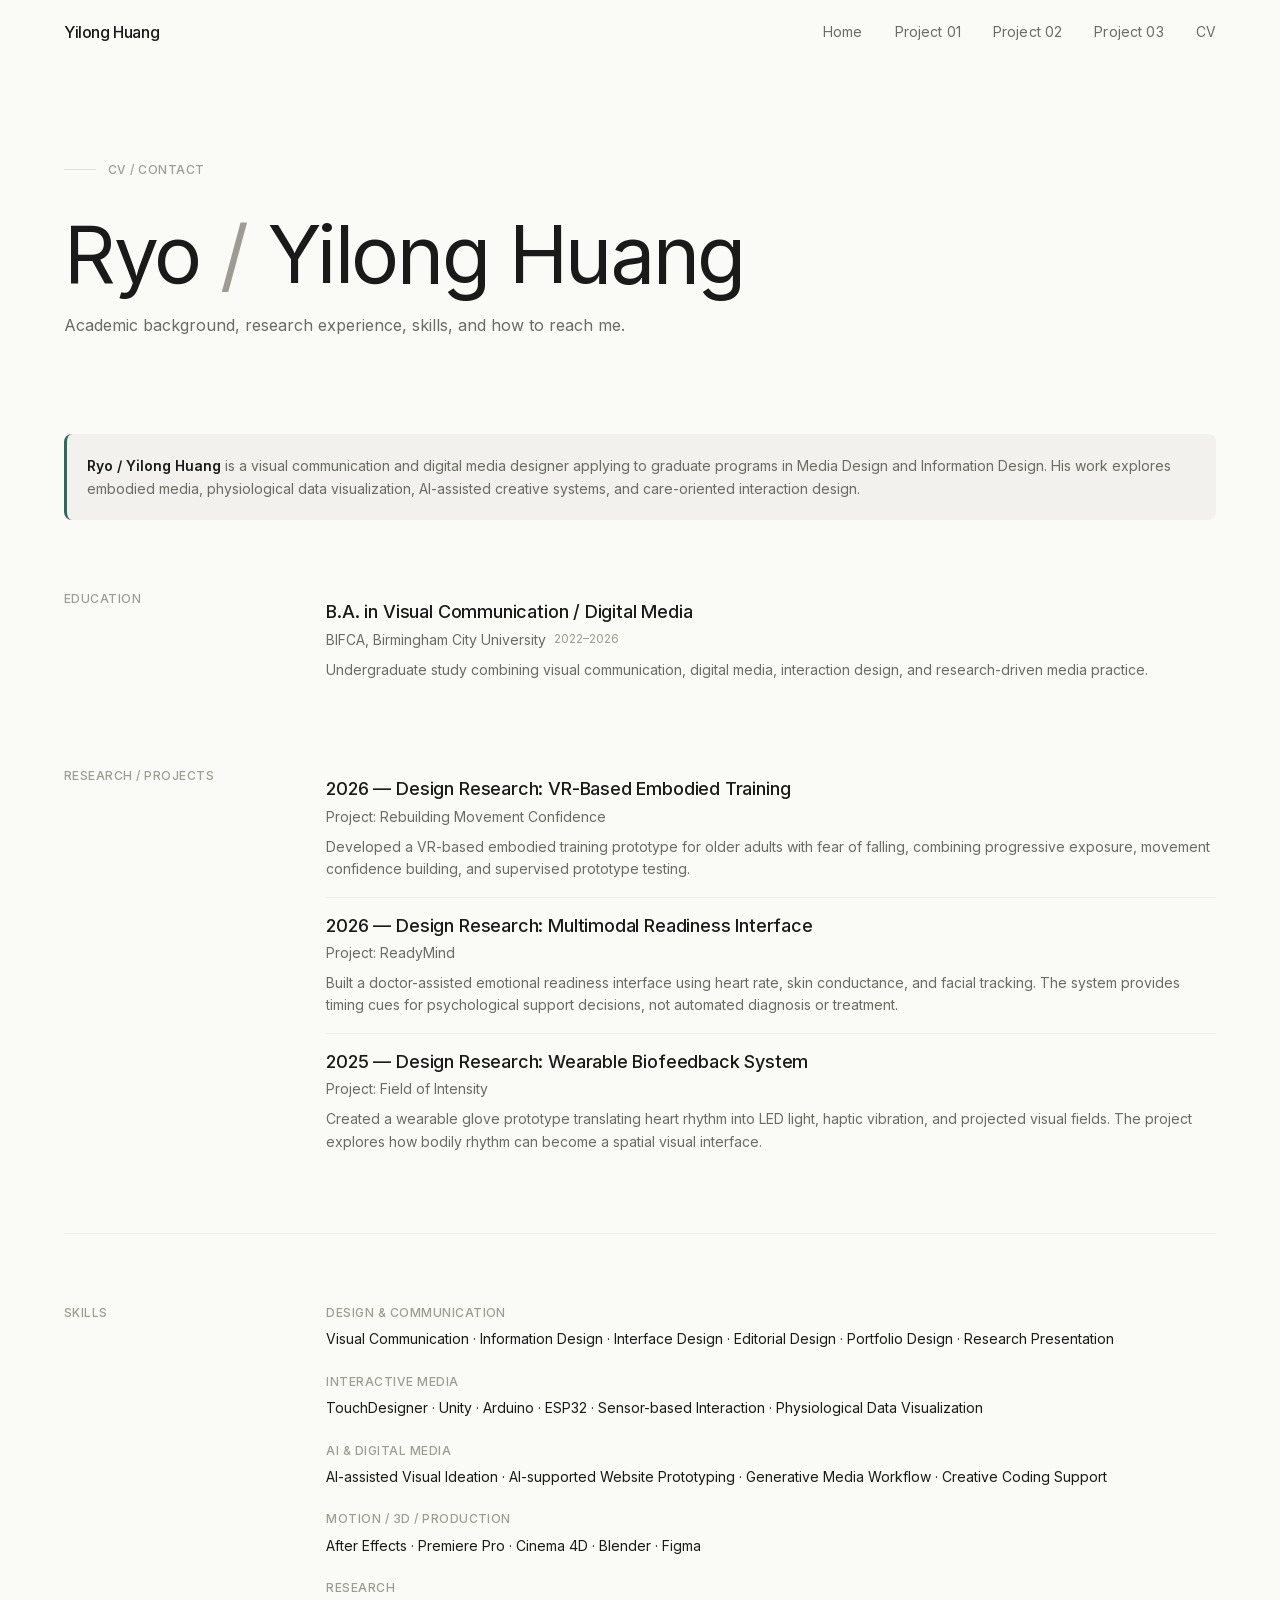
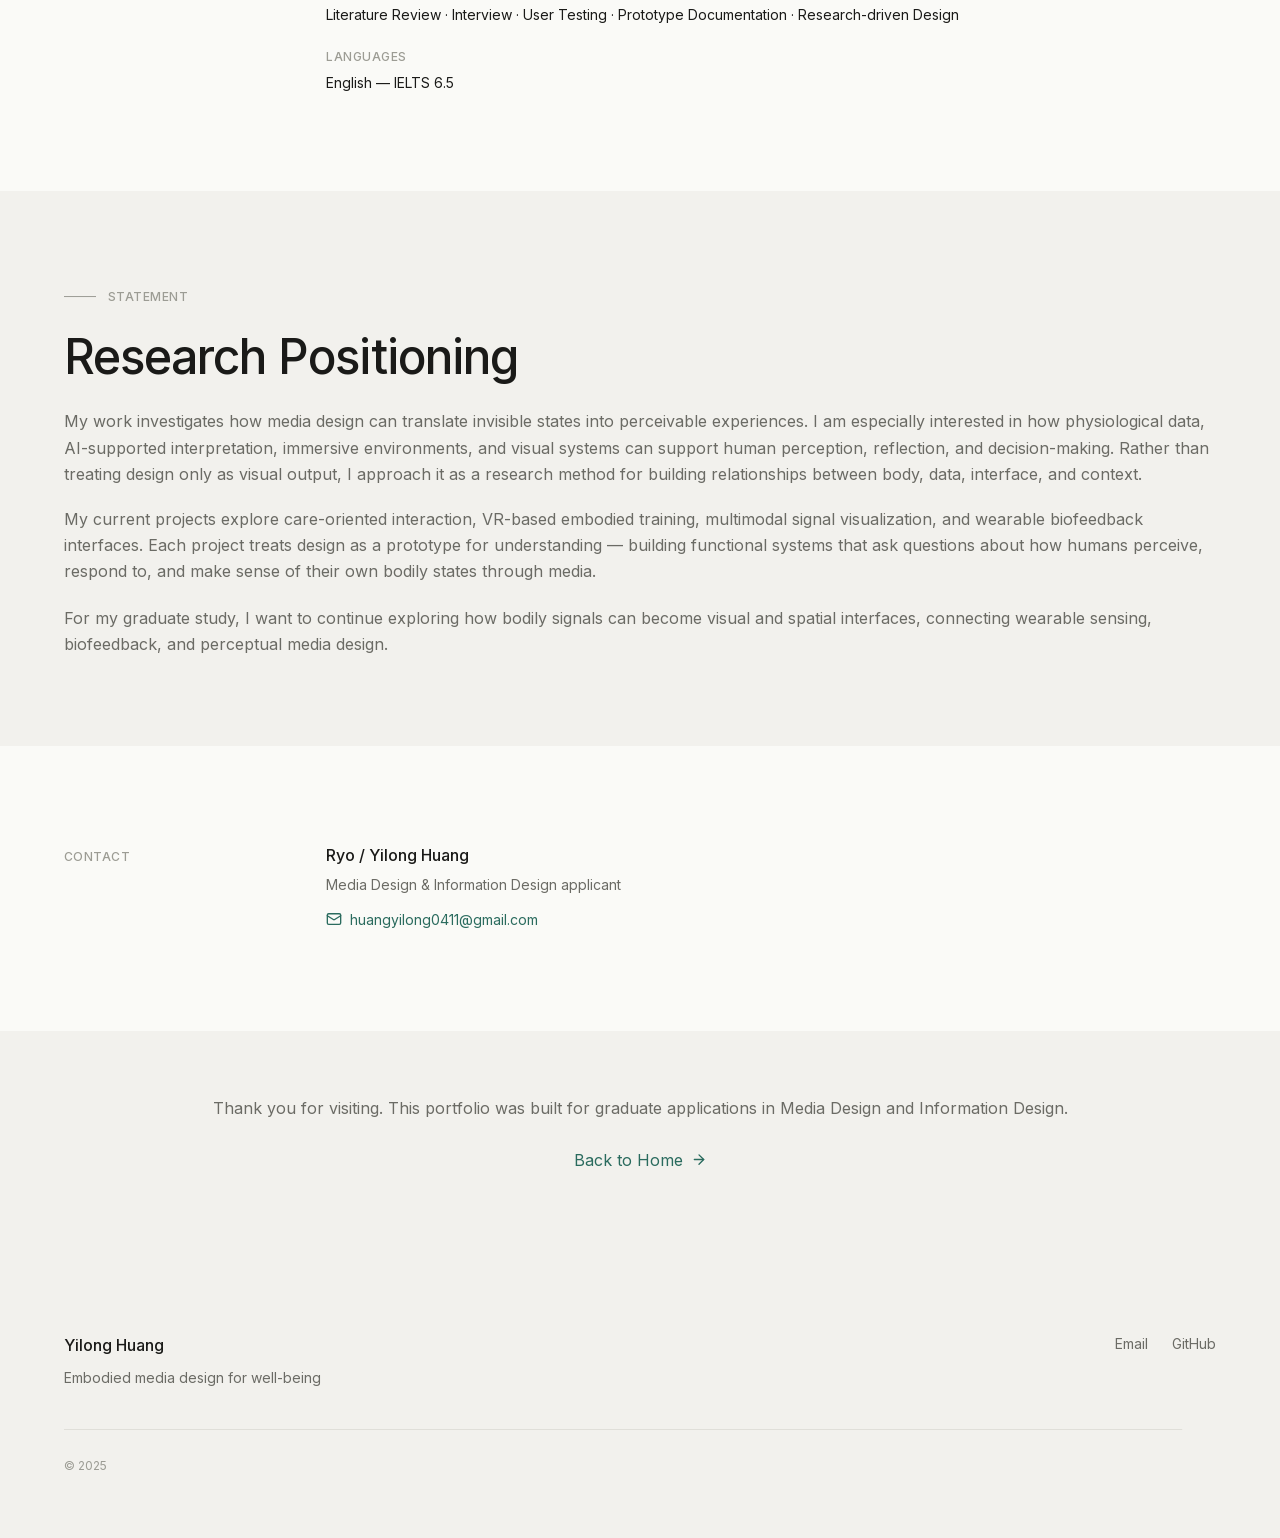
==== commit b7bfc300: "Fix submission blockers and remove placeholder traces" ====
--- a/cv/index.html
+++ b/cv/index.html
@@ -1 +1 @@
-<!DOCTYPE html><html lang="en" class="__variable_37ef13"><head><meta charset="utf-8"/><meta name="viewport" content="width=device-width, initial-scale=1"/><link rel="preload" href="/_next/static/media/e4af272ccee01ff0-s.p.woff2" as="font" crossorigin="" type="font/woff2"/><link rel="stylesheet" href="/_next/static/css/71a646917b678b05.css" data-precedence="next"/><link rel="preload" as="script" fetchpriority="low" href="/_next/static/chunks/webpack-1b2c01f7b00f13eb.js"/><script src="/_next/static/chunks/fd9d1056-00bb33a35b5f8051.js" async=""></script><script src="/_next/static/chunks/23-e2f1394803d59ee6.js" async=""></script><script src="/_next/static/chunks/main-app-ce95c9a15005756d.js" async=""></script><script src="/_next/static/chunks/513-ec970bd23ad22028.js" async=""></script><script src="/_next/static/chunks/138-55f99c6cba132b13.js" async=""></script><script src="/_next/static/chunks/app/cv/page-a5b8383cbc4eb95e.js" async=""></script><script src="/_next/static/chunks/app/layout-fcbd334778827611.js" async=""></script><title>[INSERT YOUR NAME] — KMD Application Portfolio</title><meta name="description" content="[INSERT YOUR DESCRIPTION — A brief description of your portfolio for KMD application]"/><meta name="author" content="[INSERT YOUR NAME]"/><meta property="og:title" content="[INSERT YOUR NAME] — KMD Application Portfolio"/><meta property="og:description" content="[INSERT YOUR DESCRIPTION — A brief description of your portfolio for KMD application]"/><meta property="og:type" content="website"/><meta name="twitter:card" content="summary"/><meta name="twitter:title" content="[INSERT YOUR NAME] — KMD Application Portfolio"/><meta name="twitter:description" content="[INSERT YOUR DESCRIPTION — A brief description of your portfolio for KMD application]"/><meta name="next-size-adjust"/><script src="/_next/static/chunks/polyfills-78c92fac7aa8fdd8.js" nomodule=""></script><script src="https://www.kimi.com/sdk-seed.js" defer=""></script></head><body class="__className_37ef13"><nav class="fixed top-0 left-0 right-0 z-50 transition-all duration-300" style="background-color:rgba(250, 250, 247, 0.6);backdrop-filter:blur(12px);-webkit-backdrop-filter:blur(12px);border-bottom:1px solid transparent"><div class="page-container flex items-center justify-between h-16"><a class="text-[1rem] font-medium tracking-tight" href="/" style="color:var(--text-primary)">Yilong Huang</a><div class="hidden md:flex items-center gap-8"><a class="relative text-[0.875rem] transition-colors duration-200 group" href="/" style="color:var(--text-secondary);font-weight:400;letter-spacing:0.01em">Home<span class="absolute -bottom-0.5 left-0 w-full h-px origin-left scale-x-0 group-hover:scale-x-100 transition-transform duration-300" style="background-color:var(--text-primary)"></span></a><a class="relative text-[0.875rem] transition-colors duration-200 group" href="/project-fof-vr" style="color:var(--text-secondary);font-weight:400;letter-spacing:0.01em">Project 01<span class="absolute -bottom-0.5 left-0 w-full h-px origin-left scale-x-0 group-hover:scale-x-100 transition-transform duration-300" style="background-color:var(--text-primary)"></span></a><a class="relative text-[0.875rem] transition-colors duration-200 group" href="/project-readymind" style="color:var(--text-secondary);font-weight:400;letter-spacing:0.01em">Project 02<span class="absolute -bottom-0.5 left-0 w-full h-px origin-left scale-x-0 group-hover:scale-x-100 transition-transform duration-300" style="background-color:var(--text-primary)"></span></a><a class="relative text-[0.875rem] transition-colors duration-200 group" href="/project-field-of-intensity" style="color:var(--text-secondary);font-weight:400;letter-spacing:0.01em">Project 03<span class="absolute -bottom-0.5 left-0 w-full h-px origin-left scale-x-0 group-hover:scale-x-100 transition-transform duration-300" style="background-color:var(--text-primary)"></span></a><a class="relative text-[0.875rem] transition-colors duration-200 group" href="/experiments" style="color:var(--text-secondary);font-weight:400;letter-spacing:0.01em">Experiments<span class="absolute -bottom-0.5 left-0 w-full h-px origin-left scale-x-0 group-hover:scale-x-100 transition-transform duration-300" style="background-color:var(--text-primary)"></span></a><a class="relative text-[0.875rem] transition-colors duration-200 group" href="/cv" style="color:var(--text-primary);font-weight:500;letter-spacing:0.01em">CV<span class="absolute -bottom-1.5 left-1/2 -translate-x-1/2 w-1 h-1 rounded-full" style="background-color:var(--accent)"></span><span class="absolute -bottom-0.5 left-0 w-full h-px origin-left scale-x-0 group-hover:scale-x-100 transition-transform duration-300" style="background-color:var(--text-primary)"></span></a></div><button class="md:hidden flex flex-col justify-center items-center w-6 h-6 gap-[6px]" aria-label="Toggle menu"><span class="block w-6 h-0.5 origin-center" style="background-color:var(--text-primary)"></span><span class="block w-6 h-0.5 origin-center" style="background-color:var(--text-primary)"></span></button></div></nav><main><section class="pt-[calc(64px+var(--space-xl))] pb-[var(--space-xl)]"><div class="page-container max-w-[900px]"><div class="flex flex-col sm:flex-row gap-6 sm:gap-12 sm:items-start"><div class="flex-1"><div class="" style="opacity:0;transform:translateY(20px)"><div class="flex items-center gap-3"><div class="w-8 h-px" style="background-color:var(--border);transform:scaleX(0);transform-origin:0% 50% 0"></div><span class="text-[0.75rem] font-medium tracking-[0.04em] uppercase" style="color:var(--text-tertiary)">CV / Contact</span></div></div><div class="" style="opacity:0;transform:translateY(30px)"><h1 style="font-size:clamp(2.5rem, 7vw, 5rem);font-weight:400;letter-spacing:-0.03em;line-height:1.05;color:var(--text-primary);margin-top:var(--space-md)">Ryo <span style="color:var(--text-tertiary)">/</span> <!-- -->Yilong Huang</h1></div><div class="" style="opacity:0;transform:translateY(20px)"><p class="mt-4 max-w-[640px]" style="color:var(--text-secondary)">Academic background, research experience, skills, and how to reach me.</p></div></div></div></div></section><section class="pb-[var(--space-lg)]"><div class="page-container max-w-[900px]"><div class="" style="opacity:0;transform:translateY(30px)"><div class="p-5" style="background-color:var(--bg-secondary);border-radius:8px;border-left:3px solid var(--accent)"><p class="text-[0.875rem] leading-[1.65]" style="color:var(--text-secondary)"><strong style="color:var(--text-primary)">Ryo / Yilong Huang</strong> <!-- -->is a visual communication and digital media designer applying to graduate programs in Media Design and Information Design. His work explores embodied media, physiological data visualization, AI-assisted creative systems, and care-oriented interaction design.</p></div></div></div></section><section class="pb-[var(--space-xl)]" style="background-color:var(--bg-primary)"><div class="page-container max-w-[900px]"><div class="mb-[var(--space-lg)]" style="opacity:0;transform:translateY(30px)"><div class="flex flex-col sm:flex-row gap-4 sm:gap-8"><div class="sm:w-[20%] shrink-0"><span class="text-[0.75rem] font-medium tracking-[0.04em] uppercase" style="color:var(--text-tertiary)">Education</span></div><div class="sm:w-[80%] flex flex-col"><div><div class="py-4"><h4 class="text-[1.125rem] font-medium tracking-[-0.01em] leading-[1.3]" style="color:var(--text-primary)">B.A. in Visual Communication / Digital Media</h4><div class="flex flex-wrap items-center gap-2 mt-1"><span class="text-[0.875rem]" style="color:var(--text-secondary)">BIFCA, Birmingham City University</span><span class="text-[0.75rem]" style="color:var(--text-tertiary)">2022–2026</span></div><p class="mt-2 text-[0.875rem] leading-[1.6]" style="color:var(--text-secondary)">Undergraduate study combining visual communication, digital media, interaction design, and research-driven media practice.</p></div></div></div></div></div><div class="mb-[var(--space-lg)]" style="opacity:0;transform:translateY(30px)"><div class="flex flex-col sm:flex-row gap-4 sm:gap-8"><div class="sm:w-[20%] shrink-0"><span class="text-[0.75rem] font-medium tracking-[0.04em] uppercase" style="color:var(--text-tertiary)">Research / Projects</span></div><div class="sm:w-[80%] flex flex-col"><div><div class="py-4"><h4 class="text-[1.125rem] font-medium tracking-[-0.01em] leading-[1.3]" style="color:var(--text-primary)">2026 — Design Research: VR-Based Embodied Training</h4><div class="flex flex-wrap items-center gap-2 mt-1"><span class="text-[0.875rem]" style="color:var(--text-secondary)">Project: Rebuilding Movement Confidence</span></div><p class="mt-2 text-[0.875rem] leading-[1.6]" style="color:var(--text-secondary)">Developed a VR-based embodied training prototype for older adults with fear of falling, combining progressive exposure, movement confidence building, and supervised prototype testing.</p></div></div><div><div class="w-full h-px" style="background-color:var(--border-light);transform:scaleX(0);transform-origin:0% 50% 0"></div><div class="py-4"><h4 class="text-[1.125rem] font-medium tracking-[-0.01em] leading-[1.3]" style="color:var(--text-primary)">2026 — Design Research: Multimodal Readiness Interface</h4><div class="flex flex-wrap items-center gap-2 mt-1"><span class="text-[0.875rem]" style="color:var(--text-secondary)">Project: ReadyMind</span></div><p class="mt-2 text-[0.875rem] leading-[1.6]" style="color:var(--text-secondary)">Built a doctor-assisted emotional readiness interface using heart rate, skin conductance, and facial tracking. The system provides timing cues for psychological support decisions, not automated diagnosis or treatment.</p></div></div><div><div class="w-full h-px" style="background-color:var(--border-light);transform:scaleX(0);transform-origin:0% 50% 0"></div><div class="py-4"><h4 class="text-[1.125rem] font-medium tracking-[-0.01em] leading-[1.3]" style="color:var(--text-primary)">2025 — Design Research: Wearable Biofeedback System</h4><div class="flex flex-wrap items-center gap-2 mt-1"><span class="text-[0.875rem]" style="color:var(--text-secondary)">Project: Field of Intensity</span></div><p class="mt-2 text-[0.875rem] leading-[1.6]" style="color:var(--text-secondary)">Created a wearable glove prototype translating heart rhythm into LED light, haptic vibration, and projected visual fields. The project explores how bodily rhythm can become a spatial visual interface.</p></div></div></div></div></div><div class="w-full h-px" style="background-color:var(--border-light);transform:scaleX(0);transform-origin:0% 50% 0"></div><div class="pt-[var(--space-lg)]" style="opacity:0;transform:translateY(30px)"><div class="flex flex-col sm:flex-row gap-4 sm:gap-8"><div class="sm:w-[20%] shrink-0"><span class="text-[0.75rem] font-medium tracking-[0.04em] uppercase" style="color:var(--text-tertiary)">Skills</span></div><div class="sm:w-[80%] flex flex-col gap-4"><div><span class="text-[0.75rem] font-medium tracking-[0.04em] uppercase" style="color:var(--text-tertiary)">Design &amp; Communication</span><p class="text-[0.875rem] leading-[1.6] mt-1" style="color:var(--text-primary)">Visual Communication · Information Design · Interface Design · Editorial Design · Portfolio Design · Research Presentation</p></div><div><span class="text-[0.75rem] font-medium tracking-[0.04em] uppercase" style="color:var(--text-tertiary)">Interactive Media</span><p class="text-[0.875rem] leading-[1.6] mt-1" style="color:var(--text-primary)">TouchDesigner · Unity · Arduino · ESP32 · Sensor-based Interaction · Physiological Data Visualization</p></div><div><span class="text-[0.75rem] font-medium tracking-[0.04em] uppercase" style="color:var(--text-tertiary)">AI &amp; Digital Media</span><p class="text-[0.875rem] leading-[1.6] mt-1" style="color:var(--text-primary)">AI-assisted Visual Ideation · AI-supported Website Prototyping · Generative Media Workflow · Creative Coding Support</p></div><div><span class="text-[0.75rem] font-medium tracking-[0.04em] uppercase" style="color:var(--text-tertiary)">Motion / 3D / Production</span><p class="text-[0.875rem] leading-[1.6] mt-1" style="color:var(--text-primary)">After Effects · Premiere Pro · Cinema 4D · Blender · Figma</p></div><div><span class="text-[0.75rem] font-medium tracking-[0.04em] uppercase" style="color:var(--text-tertiary)">Research</span><p class="text-[0.875rem] leading-[1.6] mt-1" style="color:var(--text-primary)">Literature Review · Interview · User Testing · Prototype Documentation · Research-driven Design</p></div><div><span class="text-[0.75rem] font-medium tracking-[0.04em] uppercase" style="color:var(--text-tertiary)">Languages</span><p class="text-[0.875rem] leading-[1.6] mt-1" style="color:var(--text-primary)">English — IELTS 6.5</p></div></div></div></div></div></section><section class="py-[var(--space-xl)]" style="background-color:var(--bg-secondary)"><div class="page-container max-w-[720px] mx-auto"><div class="" style="opacity:0;transform:translateY(30px)"><div class="flex items-center gap-3 mb-6"><span class="block w-8 h-px" style="background-color:var(--text-tertiary)"></span><span class="text-[0.75rem] font-medium tracking-[0.04em] uppercase" style="color:var(--text-tertiary)">Statement</span></div></div><div class="" style="opacity:0;transform:translateY(30px)"><h2 style="font-size:clamp(1.8rem, 4vw, 3rem);font-weight:500;letter-spacing:-0.02em;line-height:1.1;color:var(--text-primary)">Research Positioning</h2></div><div class="" style="opacity:0;transform:translateY(30px)"><p class="mt-6 leading-[1.65]" style="color:var(--text-secondary)">My work investigates how media design can translate invisible states into perceivable experiences. I am especially interested in how physiological data, AI-supported interpretation, immersive environments, and visual systems can support human perception, reflection, and decision-making. Rather than treating design only as visual output, I approach it as a research method for building relationships between body, data, interface, and context.</p></div><div class="" style="opacity:0;transform:translateY(30px)"><p class="mt-4 leading-[1.65]" style="color:var(--text-secondary)">My current projects explore care-oriented interaction, VR-based embodied training, multimodal signal visualization, and wearable biofeedback interfaces. Each project treats design as a prototype for understanding — building functional systems that ask questions about how humans perceive, respond to, and make sense of their own bodily states through media.</p></div><div class="" style="opacity:0;transform:translateY(30px)"><p class="mt-4 leading-[1.65]" style="color:var(--text-secondary)">For my graduate study, I want to continue exploring how bodily signals can become visual and spatial interfaces, connecting wearable sensing, biofeedback, and perceptual media design.</p></div></div></section><section class="py-[var(--space-xl)]" style="background-color:var(--bg-primary)"><div class="page-container max-w-[900px]"><div class="" style="opacity:0;transform:translateY(30px)"><div class="flex flex-col sm:flex-row gap-4 sm:gap-8"><div class="sm:w-[20%] shrink-0"><span class="text-[0.75rem] font-medium tracking-[0.04em] uppercase" style="color:var(--text-tertiary)">Contact</span></div><div class="sm:w-[80%]"><p class="text-[1rem] font-medium" style="color:var(--text-primary)">Ryo / Yilong Huang</p><p class="text-[0.875rem] mt-1" style="color:var(--text-secondary)">Media Design &amp; Information Design applicant</p><a class="inline-flex items-center gap-2 mt-3 text-[0.875rem] transition-all duration-200 hover:underline" href="/cdn-cgi/l/email-protection#4f273a2e21283626232021287f7b7e7e0f28222e2623612c2022" style="color:var(--accent)"><svg xmlns="http://www.w3.org/2000/svg" width="24" height="24" viewBox="0 0 24 24" fill="none" stroke="currentColor" stroke-width="2" stroke-linecap="round" stroke-linejoin="round" class="lucide lucide-mail w-4 h-4"><rect width="20" height="16" x="2" y="4" rx="2"></rect><path d="m22 7-8.97 5.7a1.94 1.94 0 0 1-2.06 0L2 7"></path></svg><span class="__cf_email__" data-cfemail="b4dcc1d5dad3cdddd8dbdad384808585f4d3d9d5ddd89ad7dbd9">[email&#160;protected]</span></a></div></div></div></div></section><section class="py-[var(--space-lg)]" style="background-color:var(--bg-secondary)"><div class="page-container max-w-[600px] mx-auto text-center"><div class="" style="opacity:0;transform:translateY(30px)"><p style="color:var(--text-secondary)">Thank you for visiting. This portfolio was built for graduate applications in Media Design and Information Design.</p></div><div class="" style="opacity:0;transform:translateY(30px)"><a class="inline-flex items-center gap-2 mt-6 transition-all duration-200 hover:underline" href="/" style="color:var(--accent)">Back to Home<svg xmlns="http://www.w3.org/2000/svg" width="24" height="24" viewBox="0 0 24 24" fill="none" stroke="currentColor" stroke-width="2" stroke-linecap="round" stroke-linejoin="round" class="lucide lucide-arrow-right w-4 h-4"><path d="M5 12h14"></path><path d="m12 5 7 7-7 7"></path></svg></a></div></div></section></main><footer style="background-color:var(--bg-secondary);padding-top:var(--space-xl);padding-bottom:var(--space-lg)"><div class="page-container"><div class="" style="opacity:0;transform:translateY(30px)"><div class="flex flex-col lg:flex-row lg:items-start lg:justify-between gap-8 lg:gap-16"><div class="flex flex-col gap-2"><p class="text-[1rem] font-medium" style="color:var(--text-primary)">Yilong Huang</p><p class="text-[0.875rem]" style="color:var(--text-secondary)">Embodied media design for well-being</p></div><div class="flex items-center gap-6"><a class="text-[0.875rem] transition-colors duration-200 hover:underline" href="/cdn-cgi/l/email-protection#96cddfd8c5d3c4c2b6cfd9c3c4b6d3dbd7dfdacb" rel="noopener noreferrer" style="color:var(--text-secondary)" target="_blank">Email</a><a class="text-[0.875rem] transition-colors duration-200 hover:underline" href="[INSERT YOUR GITHUB URL]" rel="noopener noreferrer" style="color:var(--text-secondary)" target="_blank">GitHub</a><a class="text-[0.875rem] transition-colors duration-200 hover:underline" href="[INSERT YOUR LINKEDIN URL]" rel="noopener noreferrer" style="color:var(--text-secondary)" target="_blank">LinkedIn</a></div></div></div><div class="w-full h-px mt-10 mb-6" style="background-color:var(--border);transform:scaleX(0);transform-origin:0% 50% 0"></div><div class="" style="opacity:0;transform:translateY(30px)"><p class="text-[0.75rem]" style="color:var(--text-tertiary)">© 2025</p></div></div></footer><script data-cfasync="false" src="/cdn-cgi/scripts/5c5dd728/cloudflare-static/email-decode.min.js"></script><script src="/_next/static/chunks/webpack-1b2c01f7b00f13eb.js" async=""></script><script>(self.__next_f=self.__next_f||[]).push([0]);self.__next_f.push([2,null])</script><script>self.__next_f.push([1,"1:HL[\"/_next/static/media/e4af272ccee01ff0-s.p.woff2\",\"font\",{\"crossOrigin\":\"\",\"type\":\"font/woff2\"}]\n2:HL[\"/_next/static/css/71a646917b678b05.css\",\"style\"]\n"])</script><script>self.__next_f.push([1,"3:I[5751,[],\"\"]\n5:I[6513,[],\"ClientPageRoot\"]\n6:I[3206,[\"513\",\"static/chunks/513-ec970bd23ad22028.js\",\"138\",\"static/chunks/138-55f99c6cba132b13.js\",\"349\",\"static/chunks/app/cv/page-a5b8383cbc4eb95e.js\"],\"default\"]\n7:I[9275,[],\"\"]\n8:I[1343,[],\"\"]\n9:I[6249,[\"513\",\"static/chunks/513-ec970bd23ad22028.js\",\"138\",\"static/chunks/138-55f99c6cba132b13.js\",\"185\",\"static/chunks/app/layout-fcbd334778827611.js\"],\"default\"]\na:I[9966,[\"513\",\"static/chunks/513-ec970bd23ad22028.js\",\"138\",\"static/chunks/138-55f99c6cba132b13.js\",\"185\",\"static/chunks/app/layout-fcbd334778827611.js\"],\"default\"]\nc:I[6130,[],\"\"]\nd:[]\n"])</script><script>self.__next_f.push([1,"0:[[[\"$\",\"link\",\"0\",{\"rel\":\"stylesheet\",\"href\":\"/_next/static/css/71a646917b678b05.css\",\"precedence\":\"next\",\"crossOrigin\":\"$undefined\"}]],[\"$\",\"$L3\",null,{\"buildId\":\"kPNJKm3Ej8O-nWjQXl5Xx\",\"assetPrefix\":\"\",\"initialCanonicalUrl\":\"/cv\",\"initialTree\":[\"\",{\"children\":[\"cv\",{\"children\":[\"__PAGE__\",{}]}]},\"$undefined\",\"$undefined\",true],\"initialSeedData\":[\"\",{\"children\":[\"cv\",{\"children\":[\"__PAGE__\",{},[[\"$L4\",[\"$\",\"$L5\",null,{\"props\":{\"params\":{},\"searchParams\":{}},\"Component\":\"$6\"}]],null],null]},[\"$\",\"$L7\",null,{\"parallelRouterKey\":\"children\",\"segmentPath\":[\"children\",\"cv\",\"children\"],\"error\":\"$undefined\",\"errorStyles\":\"$undefined\",\"errorScripts\":\"$undefined\",\"template\":[\"$\",\"$L8\",null,{}],\"templateStyles\":\"$undefined\",\"templateScripts\":\"$undefined\",\"notFound\":\"$undefined\",\"notFoundStyles\":\"$undefined\",\"styles\":null}],null]},[[\"$\",\"html\",null,{\"lang\":\"en\",\"className\":\"__variable_37ef13\",\"children\":[\"$\",\"body\",null,{\"className\":\"__className_37ef13\",\"children\":[[\"$\",\"$L9\",null,{}],[\"$\",\"main\",null,{\"children\":[\"$\",\"$L7\",null,{\"parallelRouterKey\":\"children\",\"segmentPath\":[\"children\"],\"error\":\"$undefined\",\"errorStyles\":\"$undefined\",\"errorScripts\":\"$undefined\",\"template\":[\"$\",\"$L8\",null,{}],\"templateStyles\":\"$undefined\",\"templateScripts\":\"$undefined\",\"notFound\":[[\"$\",\"title\",null,{\"children\":\"404: This page could not be found.\"}],[\"$\",\"div\",null,{\"style\":{\"fontFamily\":\"system-ui,\\\"Segoe UI\\\",Roboto,Helvetica,Arial,sans-serif,\\\"Apple Color Emoji\\\",\\\"Segoe UI Emoji\\\"\",\"height\":\"100vh\",\"textAlign\":\"center\",\"display\":\"flex\",\"flexDirection\":\"column\",\"alignItems\":\"center\",\"justifyContent\":\"center\"},\"children\":[\"$\",\"div\",null,{\"children\":[[\"$\",\"style\",null,{\"dangerouslySetInnerHTML\":{\"__html\":\"body{color:#000;background:#fff;margin:0}.next-error-h1{border-right:1px solid rgba(0,0,0,.3)}@media (prefers-color-scheme:dark){body{color:#fff;background:#000}.next-error-h1{border-right:1px solid rgba(255,255,255,.3)}}\"}}],[\"$\",\"h1\",null,{\"className\":\"next-error-h1\",\"style\":{\"display\":\"inline-block\",\"margin\":\"0 20px 0 0\",\"padding\":\"0 23px 0 0\",\"fontSize\":24,\"fontWeight\":500,\"verticalAlign\":\"top\",\"lineHeight\":\"49px\"},\"children\":\"404\"}],[\"$\",\"div\",null,{\"style\":{\"display\":\"inline-block\"},\"children\":[\"$\",\"h2\",null,{\"style\":{\"fontSize\":14,\"fontWeight\":400,\"lineHeight\":\"49px\",\"margin\":0},\"children\":\"This page could not be found.\"}]}]]}]}]],\"notFoundStyles\":[],\"styles\":null}]}],[\"$\",\"$La\",null,{}]]}]}],null],null],\"couldBeIntercepted\":false,\"initialHead\":[false,\"$Lb\"],\"globalErrorComponent\":\"$c\",\"missingSlots\":\"$Wd\"}]]\n"])</script><script>self.__next_f.push([1,"b:[[\"$\",\"meta\",\"0\",{\"name\":\"viewport\",\"content\":\"width=device-width, initial-scale=1\"}],[\"$\",\"meta\",\"1\",{\"charSet\":\"utf-8\"}],[\"$\",\"title\",\"2\",{\"children\":\"[INSERT YOUR NAME] — KMD Application Portfolio\"}],[\"$\",\"meta\",\"3\",{\"name\":\"description\",\"content\":\"[INSERT YOUR DESCRIPTION — A brief description of your portfolio for KMD application]\"}],[\"$\",\"meta\",\"4\",{\"name\":\"author\",\"content\":\"[INSERT YOUR NAME]\"}],[\"$\",\"meta\",\"5\",{\"property\":\"og:title\",\"content\":\"[INSERT YOUR NAME] — KMD Application Portfolio\"}],[\"$\",\"meta\",\"6\",{\"property\":\"og:description\",\"content\":\"[INSERT YOUR DESCRIPTION — A brief description of your portfolio for KMD application]\"}],[\"$\",\"meta\",\"7\",{\"property\":\"og:type\",\"content\":\"website\"}],[\"$\",\"meta\",\"8\",{\"name\":\"twitter:card\",\"content\":\"summary\"}],[\"$\",\"meta\",\"9\",{\"name\":\"twitter:title\",\"content\":\"[INSERT YOUR NAME] — KMD Application Portfolio\"}],[\"$\",\"meta\",\"10\",{\"name\":\"twitter:description\",\"content\":\"[INSERT YOUR DESCRIPTION — A brief description of your portfolio for KMD application]\"}],[\"$\",\"meta\",\"11\",{\"name\":\"next-size-adjust\"}]]\n4:null\n"])</script></body></html>+<!DOCTYPE html><html lang="en" class="__variable_37ef13"><head><meta charset="utf-8"/><meta name="viewport" content="width=device-width, initial-scale=1"/><link rel="preload" href="/_next/static/media/e4af272ccee01ff0-s.p.woff2" as="font" crossorigin="" type="font/woff2"/><link rel="stylesheet" href="/_next/static/css/71a646917b678b05.css" data-precedence="next"/><link rel="preload" as="script" fetchpriority="low" href="/_next/static/chunks/webpack-1b2c01f7b00f13eb.js"/><script src="/_next/static/chunks/fd9d1056-00bb33a35b5f8051.js" async=""></script><script src="/_next/static/chunks/23-e2f1394803d59ee6.js" async=""></script><script src="/_next/static/chunks/main-app-ce95c9a15005756d.js" async=""></script><script src="/_next/static/chunks/513-ec970bd23ad22028.js" async=""></script><script src="/_next/static/chunks/138-55f99c6cba132b13.js" async=""></script><script src="/_next/static/chunks/app/cv/page-a5b8383cbc4eb95e.js" async=""></script><script src="/_next/static/chunks/app/layout-fcbd334778827611.js" async=""></script><title>Yilong Huang — Graduate Application Portfolio</title><meta name="description" content="Design research portfolio of Ryo (Yilong Huang): embodied media, care interfaces, and wearable biofeedback prototypes."/><meta name="author" content="Yilong Huang"/><meta property="og:title" content="Yilong Huang — Graduate Application Portfolio"/><meta property="og:description" content="Design research portfolio of Ryo (Yilong Huang): embodied media, care interfaces, and wearable biofeedback prototypes."/><meta property="og:type" content="website"/><meta name="twitter:card" content="summary"/><meta name="twitter:title" content="Yilong Huang — Graduate Application Portfolio"/><meta name="twitter:description" content="Design research portfolio of Ryo (Yilong Huang): embodied media, care interfaces, and wearable biofeedback prototypes."/><meta name="next-size-adjust"/><script src="/_next/static/chunks/polyfills-78c92fac7aa8fdd8.js" nomodule=""></script></head><body class="__className_37ef13"><nav class="fixed top-0 left-0 right-0 z-50 transition-all duration-300" style="background-color:rgba(250, 250, 247, 0.6);backdrop-filter:blur(12px);-webkit-backdrop-filter:blur(12px);border-bottom:1px solid transparent"><div class="page-container flex items-center justify-between h-16"><a class="text-[1rem] font-medium tracking-tight" href="/" style="color:var(--text-primary)">Yilong Huang</a><div class="hidden md:flex items-center gap-8"><a class="relative text-[0.875rem] transition-colors duration-200 group" href="/" style="color:var(--text-secondary);font-weight:400;letter-spacing:0.01em">Home<span class="absolute -bottom-0.5 left-0 w-full h-px origin-left scale-x-0 group-hover:scale-x-100 transition-transform duration-300" style="background-color:var(--text-primary)"></span></a><a class="relative text-[0.875rem] transition-colors duration-200 group" href="/project-fof-vr" style="color:var(--text-secondary);font-weight:400;letter-spacing:0.01em">Project 01<span class="absolute -bottom-0.5 left-0 w-full h-px origin-left scale-x-0 group-hover:scale-x-100 transition-transform duration-300" style="background-color:var(--text-primary)"></span></a><a class="relative text-[0.875rem] transition-colors duration-200 group" href="/project-readymind" style="color:var(--text-secondary);font-weight:400;letter-spacing:0.01em">Project 02<span class="absolute -bottom-0.5 left-0 w-full h-px origin-left scale-x-0 group-hover:scale-x-100 transition-transform duration-300" style="background-color:var(--text-primary)"></span></a><a class="relative text-[0.875rem] transition-colors duration-200 group" href="/project-field-of-intensity" style="color:var(--text-secondary);font-weight:400;letter-spacing:0.01em">Project 03<span class="absolute -bottom-0.5 left-0 w-full h-px origin-left scale-x-0 group-hover:scale-x-100 transition-transform duration-300" style="background-color:var(--text-primary)"></span></a><a class="relative text-[0.875rem] transition-colors duration-200 group" href="/experiments" style="color:var(--text-secondary);font-weight:400;letter-spacing:0.01em">Experiments<span class="absolute -bottom-0.5 left-0 w-full h-px origin-left scale-x-0 group-hover:scale-x-100 transition-transform duration-300" style="background-color:var(--text-primary)"></span></a><a class="relative text-[0.875rem] transition-colors duration-200 group" href="/cv" style="color:var(--text-primary);font-weight:500;letter-spacing:0.01em">CV<span class="absolute -bottom-1.5 left-1/2 -translate-x-1/2 w-1 h-1 rounded-full" style="background-color:var(--accent)"></span><span class="absolute -bottom-0.5 left-0 w-full h-px origin-left scale-x-0 group-hover:scale-x-100 transition-transform duration-300" style="background-color:var(--text-primary)"></span></a></div><button class="md:hidden flex flex-col justify-center items-center w-6 h-6 gap-[6px]" aria-label="Toggle menu"><span class="block w-6 h-0.5 origin-center" style="background-color:var(--text-primary)"></span><span class="block w-6 h-0.5 origin-center" style="background-color:var(--text-primary)"></span></button></div></nav><main><section class="pt-[calc(64px+var(--space-xl))] pb-[var(--space-xl)]"><div class="page-container max-w-[900px]"><div class="flex flex-col sm:flex-row gap-6 sm:gap-12 sm:items-start"><div class="flex-1"><div class="" style="opacity:0;transform:translateY(20px)"><div class="flex items-center gap-3"><div class="w-8 h-px" style="background-color:var(--border);transform:scaleX(0);transform-origin:0% 50% 0"></div><span class="text-[0.75rem] font-medium tracking-[0.04em] uppercase" style="color:var(--text-tertiary)">CV / Contact</span></div></div><div class="" style="opacity:0;transform:translateY(30px)"><h1 style="font-size:clamp(2.5rem, 7vw, 5rem);font-weight:400;letter-spacing:-0.03em;line-height:1.05;color:var(--text-primary);margin-top:var(--space-md)">Ryo <span style="color:var(--text-tertiary)">/</span> <!-- -->Yilong Huang</h1></div><div class="" style="opacity:0;transform:translateY(20px)"><p class="mt-4 max-w-[640px]" style="color:var(--text-secondary)">Academic background, research experience, skills, and how to reach me.</p></div></div></div></div></section><section class="pb-[var(--space-lg)]"><div class="page-container max-w-[900px]"><div class="" style="opacity:0;transform:translateY(30px)"><div class="p-5" style="background-color:var(--bg-secondary);border-radius:8px;border-left:3px solid var(--accent)"><p class="text-[0.875rem] leading-[1.65]" style="color:var(--text-secondary)"><strong style="color:var(--text-primary)">Ryo / Yilong Huang</strong> <!-- -->is a visual communication and digital media designer applying to graduate programs in Media Design and Information Design. His work explores embodied media, physiological data visualization, AI-assisted creative systems, and care-oriented interaction design.</p></div></div></div></section><section class="pb-[var(--space-xl)]" style="background-color:var(--bg-primary)"><div class="page-container max-w-[900px]"><div class="mb-[var(--space-lg)]" style="opacity:0;transform:translateY(30px)"><div class="flex flex-col sm:flex-row gap-4 sm:gap-8"><div class="sm:w-[20%] shrink-0"><span class="text-[0.75rem] font-medium tracking-[0.04em] uppercase" style="color:var(--text-tertiary)">Education</span></div><div class="sm:w-[80%] flex flex-col"><div><div class="py-4"><h4 class="text-[1.125rem] font-medium tracking-[-0.01em] leading-[1.3]" style="color:var(--text-primary)">B.A. in Visual Communication / Digital Media</h4><div class="flex flex-wrap items-center gap-2 mt-1"><span class="text-[0.875rem]" style="color:var(--text-secondary)">BIFCA, Birmingham City University</span><span class="text-[0.75rem]" style="color:var(--text-tertiary)">2022–2026</span></div><p class="mt-2 text-[0.875rem] leading-[1.6]" style="color:var(--text-secondary)">Undergraduate study combining visual communication, digital media, interaction design, and research-driven media practice.</p></div></div></div></div></div><div class="mb-[var(--space-lg)]" style="opacity:0;transform:translateY(30px)"><div class="flex flex-col sm:flex-row gap-4 sm:gap-8"><div class="sm:w-[20%] shrink-0"><span class="text-[0.75rem] font-medium tracking-[0.04em] uppercase" style="color:var(--text-tertiary)">Research / Projects</span></div><div class="sm:w-[80%] flex flex-col"><div><div class="py-4"><h4 class="text-[1.125rem] font-medium tracking-[-0.01em] leading-[1.3]" style="color:var(--text-primary)">2026 — Design Research: VR-Based Embodied Training</h4><div class="flex flex-wrap items-center gap-2 mt-1"><span class="text-[0.875rem]" style="color:var(--text-secondary)">Project: Rebuilding Movement Confidence</span></div><p class="mt-2 text-[0.875rem] leading-[1.6]" style="color:var(--text-secondary)">Developed a VR-based embodied training prototype for older adults with fear of falling, combining progressive exposure, movement confidence building, and supervised prototype testing.</p></div></div><div><div class="w-full h-px" style="background-color:var(--border-light);transform:scaleX(0);transform-origin:0% 50% 0"></div><div class="py-4"><h4 class="text-[1.125rem] font-medium tracking-[-0.01em] leading-[1.3]" style="color:var(--text-primary)">2026 — Design Research: Multimodal Readiness Interface</h4><div class="flex flex-wrap items-center gap-2 mt-1"><span class="text-[0.875rem]" style="color:var(--text-secondary)">Project: ReadyMind</span></div><p class="mt-2 text-[0.875rem] leading-[1.6]" style="color:var(--text-secondary)">Built a doctor-assisted emotional readiness interface using heart rate, skin conductance, and facial tracking. The system provides timing cues for psychological support decisions, not automated diagnosis or treatment.</p></div></div><div><div class="w-full h-px" style="background-color:var(--border-light);transform:scaleX(0);transform-origin:0% 50% 0"></div><div class="py-4"><h4 class="text-[1.125rem] font-medium tracking-[-0.01em] leading-[1.3]" style="color:var(--text-primary)">2025 — Design Research: Wearable Biofeedback System</h4><div class="flex flex-wrap items-center gap-2 mt-1"><span class="text-[0.875rem]" style="color:var(--text-secondary)">Project: Field of Intensity</span></div><p class="mt-2 text-[0.875rem] leading-[1.6]" style="color:var(--text-secondary)">Created a wearable glove prototype translating heart rhythm into LED light, haptic vibration, and projected visual fields. The project explores how bodily rhythm can become a spatial visual interface.</p></div></div></div></div></div><div class="w-full h-px" style="background-color:var(--border-light);transform:scaleX(0);transform-origin:0% 50% 0"></div><div class="pt-[var(--space-lg)]" style="opacity:0;transform:translateY(30px)"><div class="flex flex-col sm:flex-row gap-4 sm:gap-8"><div class="sm:w-[20%] shrink-0"><span class="text-[0.75rem] font-medium tracking-[0.04em] uppercase" style="color:var(--text-tertiary)">Skills</span></div><div class="sm:w-[80%] flex flex-col gap-4"><div><span class="text-[0.75rem] font-medium tracking-[0.04em] uppercase" style="color:var(--text-tertiary)">Design &amp; Communication</span><p class="text-[0.875rem] leading-[1.6] mt-1" style="color:var(--text-primary)">Visual Communication · Information Design · Interface Design · Editorial Design · Portfolio Design · Research Presentation</p></div><div><span class="text-[0.75rem] font-medium tracking-[0.04em] uppercase" style="color:var(--text-tertiary)">Interactive Media</span><p class="text-[0.875rem] leading-[1.6] mt-1" style="color:var(--text-primary)">TouchDesigner · Unity · Arduino · ESP32 · Sensor-based Interaction · Physiological Data Visualization</p></div><div><span class="text-[0.75rem] font-medium tracking-[0.04em] uppercase" style="color:var(--text-tertiary)">AI &amp; Digital Media</span><p class="text-[0.875rem] leading-[1.6] mt-1" style="color:var(--text-primary)">AI-assisted Visual Ideation · AI-supported Website Prototyping · Generative Media Workflow · Creative Coding Support</p></div><div><span class="text-[0.75rem] font-medium tracking-[0.04em] uppercase" style="color:var(--text-tertiary)">Motion / 3D / Production</span><p class="text-[0.875rem] leading-[1.6] mt-1" style="color:var(--text-primary)">After Effects · Premiere Pro · Cinema 4D · Blender · Figma</p></div><div><span class="text-[0.75rem] font-medium tracking-[0.04em] uppercase" style="color:var(--text-tertiary)">Research</span><p class="text-[0.875rem] leading-[1.6] mt-1" style="color:var(--text-primary)">Literature Review · Interview · User Testing · Prototype Documentation · Research-driven Design</p></div><div><span class="text-[0.75rem] font-medium tracking-[0.04em] uppercase" style="color:var(--text-tertiary)">Languages</span><p class="text-[0.875rem] leading-[1.6] mt-1" style="color:var(--text-primary)">English — IELTS 6.5</p></div></div></div></div></div></section><section class="py-[var(--space-xl)]" style="background-color:var(--bg-secondary)"><div class="page-container max-w-[720px] mx-auto"><div class="" style="opacity:0;transform:translateY(30px)"><div class="flex items-center gap-3 mb-6"><span class="block w-8 h-px" style="background-color:var(--text-tertiary)"></span><span class="text-[0.75rem] font-medium tracking-[0.04em] uppercase" style="color:var(--text-tertiary)">Statement</span></div></div><div class="" style="opacity:0;transform:translateY(30px)"><h2 style="font-size:clamp(1.8rem, 4vw, 3rem);font-weight:500;letter-spacing:-0.02em;line-height:1.1;color:var(--text-primary)">Research Positioning</h2></div><div class="" style="opacity:0;transform:translateY(30px)"><p class="mt-6 leading-[1.65]" style="color:var(--text-secondary)">My work investigates how media design can translate invisible states into perceivable experiences. I am especially interested in how physiological data, AI-supported interpretation, immersive environments, and visual systems can support human perception, reflection, and decision-making. Rather than treating design only as visual output, I approach it as a research method for building relationships between body, data, interface, and context.</p></div><div class="" style="opacity:0;transform:translateY(30px)"><p class="mt-4 leading-[1.65]" style="color:var(--text-secondary)">My current projects explore care-oriented interaction, VR-based embodied training, multimodal signal visualization, and wearable biofeedback interfaces. Each project treats design as a prototype for understanding — building functional systems that ask questions about how humans perceive, respond to, and make sense of their own bodily states through media.</p></div><div class="" style="opacity:0;transform:translateY(30px)"><p class="mt-4 leading-[1.65]" style="color:var(--text-secondary)">For my graduate study, I want to continue exploring how bodily signals can become visual and spatial interfaces, connecting wearable sensing, biofeedback, and perceptual media design.</p></div></div></section><section class="py-[var(--space-xl)]" style="background-color:var(--bg-primary)"><div class="page-container max-w-[900px]"><div class="" style="opacity:0;transform:translateY(30px)"><div class="flex flex-col sm:flex-row gap-4 sm:gap-8"><div class="sm:w-[20%] shrink-0"><span class="text-[0.75rem] font-medium tracking-[0.04em] uppercase" style="color:var(--text-tertiary)">Contact</span></div><div class="sm:w-[80%]"><p class="text-[1rem] font-medium" style="color:var(--text-primary)">Ryo / Yilong Huang</p><p class="text-[0.875rem] mt-1" style="color:var(--text-secondary)">Media Design &amp; Information Design applicant</p><a class="inline-flex items-center gap-2 mt-3 text-[0.875rem] transition-all duration-200 hover:underline" href="/cdn-cgi/l/email-protection#4f273a2e21283626232021287f7b7e7e0f28222e2623612c2022" style="color:var(--accent)"><svg xmlns="http://www.w3.org/2000/svg" width="24" height="24" viewBox="0 0 24 24" fill="none" stroke="currentColor" stroke-width="2" stroke-linecap="round" stroke-linejoin="round" class="lucide lucide-mail w-4 h-4"><rect width="20" height="16" x="2" y="4" rx="2"></rect><path d="m22 7-8.97 5.7a1.94 1.94 0 0 1-2.06 0L2 7"></path></svg><span class="__cf_email__" data-cfemail="b4dcc1d5dad3cdddd8dbdad384808585f4d3d9d5ddd89ad7dbd9">[email&#160;protected]</span></a></div></div></div></div></section><section class="py-[var(--space-lg)]" style="background-color:var(--bg-secondary)"><div class="page-container max-w-[600px] mx-auto text-center"><div class="" style="opacity:0;transform:translateY(30px)"><p style="color:var(--text-secondary)">Thank you for visiting. This portfolio was built for graduate applications in Media Design and Information Design.</p></div><div class="" style="opacity:0;transform:translateY(30px)"><a class="inline-flex items-center gap-2 mt-6 transition-all duration-200 hover:underline" href="/" style="color:var(--accent)">Back to Home<svg xmlns="http://www.w3.org/2000/svg" width="24" height="24" viewBox="0 0 24 24" fill="none" stroke="currentColor" stroke-width="2" stroke-linecap="round" stroke-linejoin="round" class="lucide lucide-arrow-right w-4 h-4"><path d="M5 12h14"></path><path d="m12 5 7 7-7 7"></path></svg></a></div></div></section></main><footer style="background-color:var(--bg-secondary);padding-top:var(--space-xl);padding-bottom:var(--space-lg)"><div class="page-container"><div class="" style="opacity:0;transform:translateY(30px)"><div class="flex flex-col lg:flex-row lg:items-start lg:justify-between gap-8 lg:gap-16"><div class="flex flex-col gap-2"><p class="text-[1rem] font-medium" style="color:var(--text-primary)">Yilong Huang</p><p class="text-[0.875rem]" style="color:var(--text-secondary)">Embodied media design for well-being</p></div><div class="flex items-center gap-6"><a class="text-[0.875rem] transition-colors duration-200 hover:underline" href="/cdn-cgi/l/email-protection#96cddfd8c5d3c4c2b6cfd9c3c4b6d3dbd7dfdacb" rel="noopener noreferrer" style="color:var(--text-secondary)" target="_blank">Email</a><a class="text-[0.875rem] transition-colors duration-200 hover:underline" href="https://github.com/Dragon13-oss" rel="noopener noreferrer" style="color:var(--text-secondary)" target="_blank">GitHub</a></div></div></div><div class="w-full h-px mt-10 mb-6" style="background-color:var(--border);transform:scaleX(0);transform-origin:0% 50% 0"></div><div class="" style="opacity:0;transform:translateY(30px)"><p class="text-[0.75rem]" style="color:var(--text-tertiary)">© 2025</p></div></div></footer><script data-cfasync="false" src="/cdn-cgi/scripts/5c5dd728/cloudflare-static/email-decode.min.js"></script><script src="/_next/static/chunks/webpack-1b2c01f7b00f13eb.js" async=""></script><script>(self.__next_f=self.__next_f||[]).push([0]);self.__next_f.push([2,null])</script><script>self.__next_f.push([1,"1:HL[\"/_next/static/media/e4af272ccee01ff0-s.p.woff2\",\"font\",{\"crossOrigin\":\"\",\"type\":\"font/woff2\"}]\n2:HL[\"/_next/static/css/71a646917b678b05.css\",\"style\"]\n"])</script><script>self.__next_f.push([1,"3:I[5751,[],\"\"]\n5:I[6513,[],\"ClientPageRoot\"]\n6:I[3206,[\"513\",\"static/chunks/513-ec970bd23ad22028.js\",\"138\",\"static/chunks/138-55f99c6cba132b13.js\",\"349\",\"static/chunks/app/cv/page-a5b8383cbc4eb95e.js\"],\"default\"]\n7:I[9275,[],\"\"]\n8:I[1343,[],\"\"]\n9:I[6249,[\"513\",\"static/chunks/513-ec970bd23ad22028.js\",\"138\",\"static/chunks/138-55f99c6cba132b13.js\",\"185\",\"static/chunks/app/layout-fcbd334778827611.js\"],\"default\"]\na:I[9966,[\"513\",\"static/chunks/513-ec970bd23ad22028.js\",\"138\",\"static/chunks/138-55f99c6cba132b13.js\",\"185\",\"static/chunks/app/layout-fcbd334778827611.js\"],\"default\"]\nc:I[6130,[],\"\"]\nd:[]\n"])</script><script>self.__next_f.push([1,"0:[[[\"$\",\"link\",\"0\",{\"rel\":\"stylesheet\",\"href\":\"/_next/static/css/71a646917b678b05.css\",\"precedence\":\"next\",\"crossOrigin\":\"$undefined\"}]],[\"$\",\"$L3\",null,{\"buildId\":\"kPNJKm3Ej8O-nWjQXl5Xx\",\"assetPrefix\":\"\",\"initialCanonicalUrl\":\"/cv\",\"initialTree\":[\"\",{\"children\":[\"cv\",{\"children\":[\"__PAGE__\",{}]}]},\"$undefined\",\"$undefined\",true],\"initialSeedData\":[\"\",{\"children\":[\"cv\",{\"children\":[\"__PAGE__\",{},[[\"$L4\",[\"$\",\"$L5\",null,{\"props\":{\"params\":{},\"searchParams\":{}},\"Component\":\"$6\"}]],null],null]},[\"$\",\"$L7\",null,{\"parallelRouterKey\":\"children\",\"segmentPath\":[\"children\",\"cv\",\"children\"],\"error\":\"$undefined\",\"errorStyles\":\"$undefined\",\"errorScripts\":\"$undefined\",\"template\":[\"$\",\"$L8\",null,{}],\"templateStyles\":\"$undefined\",\"templateScripts\":\"$undefined\",\"notFound\":\"$undefined\",\"notFoundStyles\":\"$undefined\",\"styles\":null}],null]},[[\"$\",\"html\",null,{\"lang\":\"en\",\"className\":\"__variable_37ef13\",\"children\":[\"$\",\"body\",null,{\"className\":\"__className_37ef13\",\"children\":[[\"$\",\"$L9\",null,{}],[\"$\",\"main\",null,{\"children\":[\"$\",\"$L7\",null,{\"parallelRouterKey\":\"children\",\"segmentPath\":[\"children\"],\"error\":\"$undefined\",\"errorStyles\":\"$undefined\",\"errorScripts\":\"$undefined\",\"template\":[\"$\",\"$L8\",null,{}],\"templateStyles\":\"$undefined\",\"templateScripts\":\"$undefined\",\"notFound\":[[\"$\",\"title\",null,{\"children\":\"404: This page could not be found.\"}],[\"$\",\"div\",null,{\"style\":{\"fontFamily\":\"system-ui,\\\"Segoe UI\\\",Roboto,Helvetica,Arial,sans-serif,\\\"Apple Color Emoji\\\",\\\"Segoe UI Emoji\\\"\",\"height\":\"100vh\",\"textAlign\":\"center\",\"display\":\"flex\",\"flexDirection\":\"column\",\"alignItems\":\"center\",\"justifyContent\":\"center\"},\"children\":[\"$\",\"div\",null,{\"children\":[[\"$\",\"style\",null,{\"dangerouslySetInnerHTML\":{\"__html\":\"body{color:#000;background:#fff;margin:0}.next-error-h1{border-right:1px solid rgba(0,0,0,.3)}@media (prefers-color-scheme:dark){body{color:#fff;background:#000}.next-error-h1{border-right:1px solid rgba(255,255,255,.3)}}\"}}],[\"$\",\"h1\",null,{\"className\":\"next-error-h1\",\"style\":{\"display\":\"inline-block\",\"margin\":\"0 20px 0 0\",\"padding\":\"0 23px 0 0\",\"fontSize\":24,\"fontWeight\":500,\"verticalAlign\":\"top\",\"lineHeight\":\"49px\"},\"children\":\"404\"}],[\"$\",\"div\",null,{\"style\":{\"display\":\"inline-block\"},\"children\":[\"$\",\"h2\",null,{\"style\":{\"fontSize\":14,\"fontWeight\":400,\"lineHeight\":\"49px\",\"margin\":0},\"children\":\"This page could not be found.\"}]}]]}]}]],\"notFoundStyles\":[],\"styles\":null}]}],[\"$\",\"$La\",null,{}]]}]}],null],null],\"couldBeIntercepted\":false,\"initialHead\":[false,\"$Lb\"],\"globalErrorComponent\":\"$c\",\"missingSlots\":\"$Wd\"}]]\n"])</script><script>self.__next_f.push([1,"b:[[\"$\",\"meta\",\"0\",{\"name\":\"viewport\",\"content\":\"width=device-width, initial-scale=1\"}],[\"$\",\"meta\",\"1\",{\"charSet\":\"utf-8\"}],[\"$\",\"title\",\"2\",{\"children\":\"Yilong Huang — Graduate Application Portfolio\"}],[\"$\",\"meta\",\"3\",{\"name\":\"description\",\"content\":\"Design research portfolio of Ryo (Yilong Huang): embodied media, care interfaces, and wearable biofeedback prototypes.\"}],[\"$\",\"meta\",\"4\",{\"name\":\"author\",\"content\":\"Yilong Huang\"}],[\"$\",\"meta\",\"5\",{\"property\":\"og:title\",\"content\":\"Yilong Huang — Graduate Application Portfolio\"}],[\"$\",\"meta\",\"6\",{\"property\":\"og:description\",\"content\":\"Design research portfolio of Ryo (Yilong Huang): embodied media, care interfaces, and wearable biofeedback prototypes.\"}],[\"$\",\"meta\",\"7\",{\"property\":\"og:type\",\"content\":\"website\"}],[\"$\",\"meta\",\"8\",{\"name\":\"twitter:card\",\"content\":\"summary\"}],[\"$\",\"meta\",\"9\",{\"name\":\"twitter:title\",\"content\":\"Yilong Huang — Graduate Application Portfolio\"}],[\"$\",\"meta\",\"10\",{\"name\":\"twitter:description\",\"content\":\"Design research portfolio of Ryo (Yilong Huang): embodied media, care interfaces, and wearable biofeedback prototypes.\"}],[\"$\",\"meta\",\"11\",{\"name\":\"next-size-adjust\"}]]\n4:null\n"])</script></body></html>
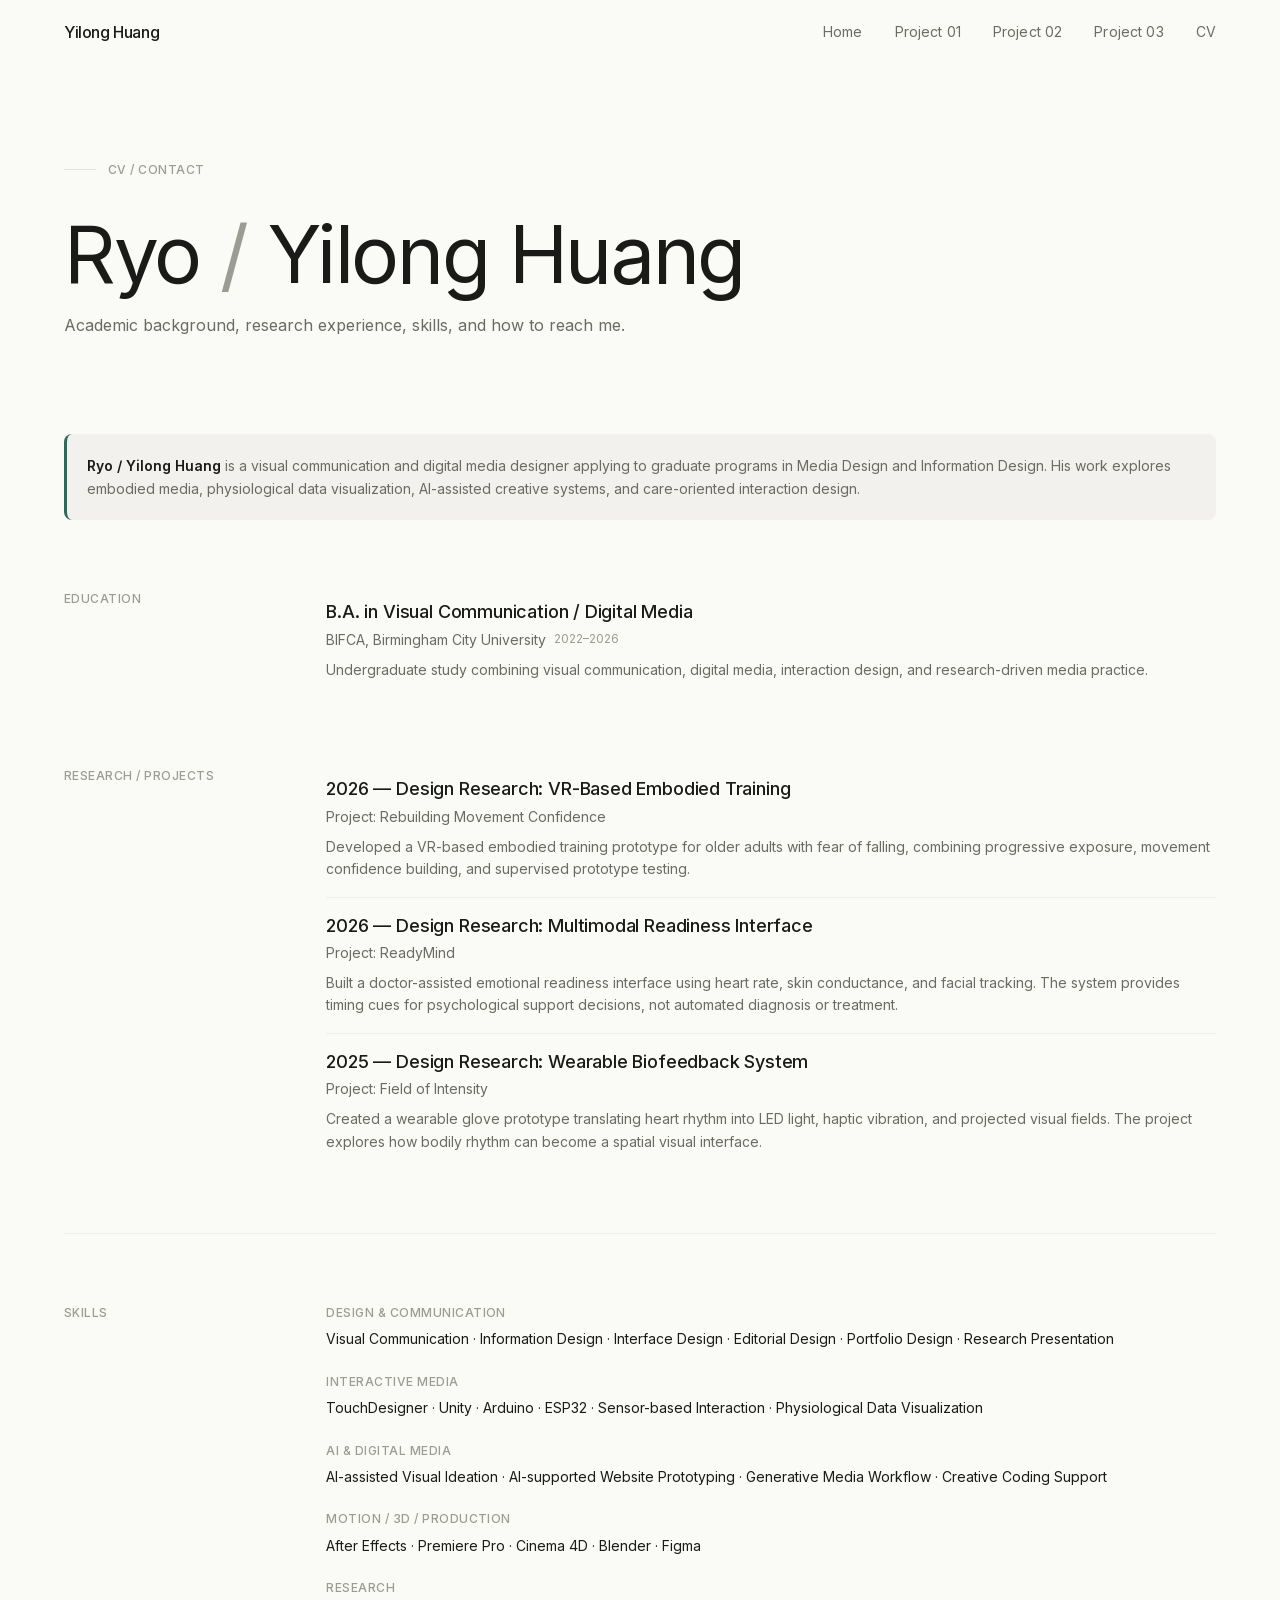
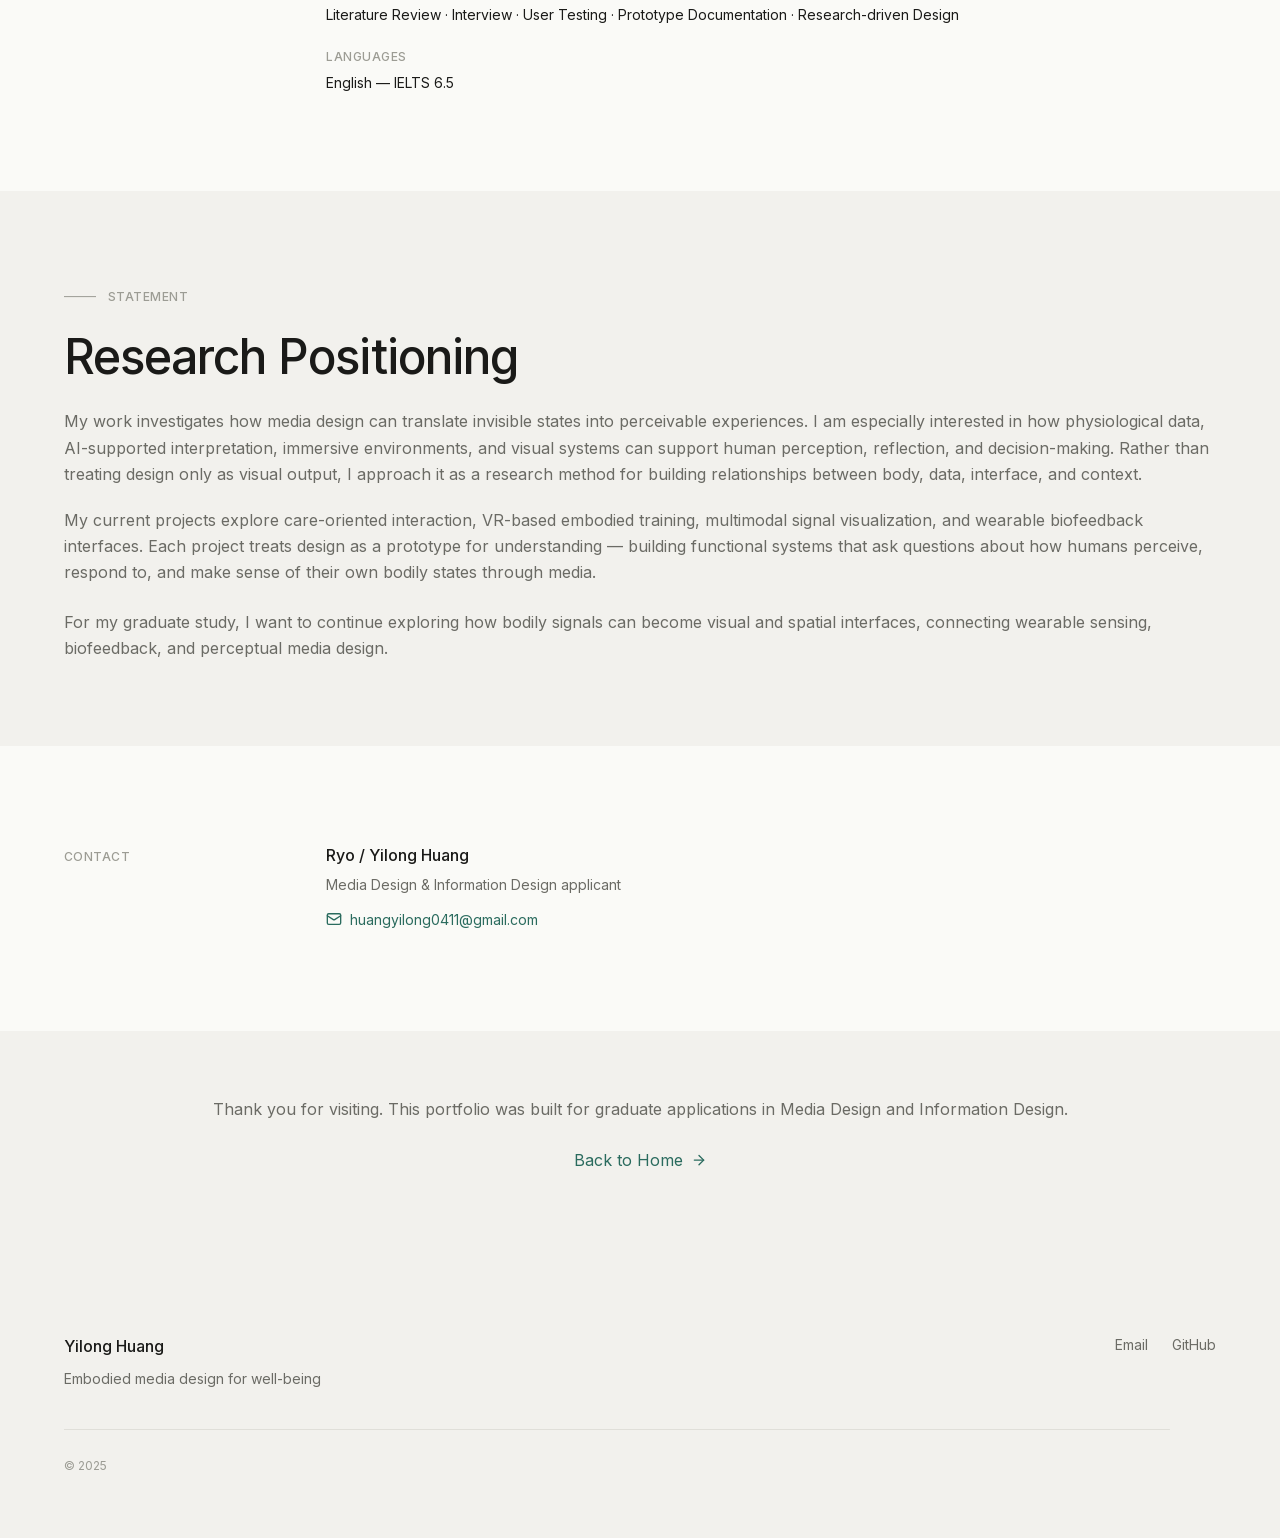
==== commit b08a3459: "Hide unfinished Experiments from public navigation" ====
--- a/cv/index.html
+++ b/cv/index.html
@@ -1 +1 @@
-<!DOCTYPE html><html lang="en" class="__variable_37ef13"><head><meta charset="utf-8"/><meta name="viewport" content="width=device-width, initial-scale=1"/><link rel="preload" href="/_next/static/media/e4af272ccee01ff0-s.p.woff2" as="font" crossorigin="" type="font/woff2"/><link rel="stylesheet" href="/_next/static/css/71a646917b678b05.css" data-precedence="next"/><link rel="preload" as="script" fetchpriority="low" href="/_next/static/chunks/webpack-1b2c01f7b00f13eb.js"/><script src="/_next/static/chunks/fd9d1056-00bb33a35b5f8051.js" async=""></script><script src="/_next/static/chunks/23-e2f1394803d59ee6.js" async=""></script><script src="/_next/static/chunks/main-app-ce95c9a15005756d.js" async=""></script><script src="/_next/static/chunks/513-ec970bd23ad22028.js" async=""></script><script src="/_next/static/chunks/138-55f99c6cba132b13.js" async=""></script><script src="/_next/static/chunks/app/cv/page-a5b8383cbc4eb95e.js" async=""></script><script src="/_next/static/chunks/app/layout-fcbd334778827611.js" async=""></script><title>Yilong Huang — Graduate Application Portfolio</title><meta name="description" content="Design research portfolio of Ryo (Yilong Huang): embodied media, care interfaces, and wearable biofeedback prototypes."/><meta name="author" content="Yilong Huang"/><meta property="og:title" content="Yilong Huang — Graduate Application Portfolio"/><meta property="og:description" content="Design research portfolio of Ryo (Yilong Huang): embodied media, care interfaces, and wearable biofeedback prototypes."/><meta property="og:type" content="website"/><meta name="twitter:card" content="summary"/><meta name="twitter:title" content="Yilong Huang — Graduate Application Portfolio"/><meta name="twitter:description" content="Design research portfolio of Ryo (Yilong Huang): embodied media, care interfaces, and wearable biofeedback prototypes."/><meta name="next-size-adjust"/><script src="/_next/static/chunks/polyfills-78c92fac7aa8fdd8.js" nomodule=""></script></head><body class="__className_37ef13"><nav class="fixed top-0 left-0 right-0 z-50 transition-all duration-300" style="background-color:rgba(250, 250, 247, 0.6);backdrop-filter:blur(12px);-webkit-backdrop-filter:blur(12px);border-bottom:1px solid transparent"><div class="page-container flex items-center justify-between h-16"><a class="text-[1rem] font-medium tracking-tight" href="/" style="color:var(--text-primary)">Yilong Huang</a><div class="hidden md:flex items-center gap-8"><a class="relative text-[0.875rem] transition-colors duration-200 group" href="/" style="color:var(--text-secondary);font-weight:400;letter-spacing:0.01em">Home<span class="absolute -bottom-0.5 left-0 w-full h-px origin-left scale-x-0 group-hover:scale-x-100 transition-transform duration-300" style="background-color:var(--text-primary)"></span></a><a class="relative text-[0.875rem] transition-colors duration-200 group" href="/project-fof-vr" style="color:var(--text-secondary);font-weight:400;letter-spacing:0.01em">Project 01<span class="absolute -bottom-0.5 left-0 w-full h-px origin-left scale-x-0 group-hover:scale-x-100 transition-transform duration-300" style="background-color:var(--text-primary)"></span></a><a class="relative text-[0.875rem] transition-colors duration-200 group" href="/project-readymind" style="color:var(--text-secondary);font-weight:400;letter-spacing:0.01em">Project 02<span class="absolute -bottom-0.5 left-0 w-full h-px origin-left scale-x-0 group-hover:scale-x-100 transition-transform duration-300" style="background-color:var(--text-primary)"></span></a><a class="relative text-[0.875rem] transition-colors duration-200 group" href="/project-field-of-intensity" style="color:var(--text-secondary);font-weight:400;letter-spacing:0.01em">Project 03<span class="absolute -bottom-0.5 left-0 w-full h-px origin-left scale-x-0 group-hover:scale-x-100 transition-transform duration-300" style="background-color:var(--text-primary)"></span></a><a class="relative text-[0.875rem] transition-colors duration-200 group" href="/experiments" style="color:var(--text-secondary);font-weight:400;letter-spacing:0.01em">Experiments<span class="absolute -bottom-0.5 left-0 w-full h-px origin-left scale-x-0 group-hover:scale-x-100 transition-transform duration-300" style="background-color:var(--text-primary)"></span></a><a class="relative text-[0.875rem] transition-colors duration-200 group" href="/cv" style="color:var(--text-primary);font-weight:500;letter-spacing:0.01em">CV<span class="absolute -bottom-1.5 left-1/2 -translate-x-1/2 w-1 h-1 rounded-full" style="background-color:var(--accent)"></span><span class="absolute -bottom-0.5 left-0 w-full h-px origin-left scale-x-0 group-hover:scale-x-100 transition-transform duration-300" style="background-color:var(--text-primary)"></span></a></div><button class="md:hidden flex flex-col justify-center items-center w-6 h-6 gap-[6px]" aria-label="Toggle menu"><span class="block w-6 h-0.5 origin-center" style="background-color:var(--text-primary)"></span><span class="block w-6 h-0.5 origin-center" style="background-color:var(--text-primary)"></span></button></div></nav><main><section class="pt-[calc(64px+var(--space-xl))] pb-[var(--space-xl)]"><div class="page-container max-w-[900px]"><div class="flex flex-col sm:flex-row gap-6 sm:gap-12 sm:items-start"><div class="flex-1"><div class="" style="opacity:0;transform:translateY(20px)"><div class="flex items-center gap-3"><div class="w-8 h-px" style="background-color:var(--border);transform:scaleX(0);transform-origin:0% 50% 0"></div><span class="text-[0.75rem] font-medium tracking-[0.04em] uppercase" style="color:var(--text-tertiary)">CV / Contact</span></div></div><div class="" style="opacity:0;transform:translateY(30px)"><h1 style="font-size:clamp(2.5rem, 7vw, 5rem);font-weight:400;letter-spacing:-0.03em;line-height:1.05;color:var(--text-primary);margin-top:var(--space-md)">Ryo <span style="color:var(--text-tertiary)">/</span> <!-- -->Yilong Huang</h1></div><div class="" style="opacity:0;transform:translateY(20px)"><p class="mt-4 max-w-[640px]" style="color:var(--text-secondary)">Academic background, research experience, skills, and how to reach me.</p></div></div></div></div></section><section class="pb-[var(--space-lg)]"><div class="page-container max-w-[900px]"><div class="" style="opacity:0;transform:translateY(30px)"><div class="p-5" style="background-color:var(--bg-secondary);border-radius:8px;border-left:3px solid var(--accent)"><p class="text-[0.875rem] leading-[1.65]" style="color:var(--text-secondary)"><strong style="color:var(--text-primary)">Ryo / Yilong Huang</strong> <!-- -->is a visual communication and digital media designer applying to graduate programs in Media Design and Information Design. His work explores embodied media, physiological data visualization, AI-assisted creative systems, and care-oriented interaction design.</p></div></div></div></section><section class="pb-[var(--space-xl)]" style="background-color:var(--bg-primary)"><div class="page-container max-w-[900px]"><div class="mb-[var(--space-lg)]" style="opacity:0;transform:translateY(30px)"><div class="flex flex-col sm:flex-row gap-4 sm:gap-8"><div class="sm:w-[20%] shrink-0"><span class="text-[0.75rem] font-medium tracking-[0.04em] uppercase" style="color:var(--text-tertiary)">Education</span></div><div class="sm:w-[80%] flex flex-col"><div><div class="py-4"><h4 class="text-[1.125rem] font-medium tracking-[-0.01em] leading-[1.3]" style="color:var(--text-primary)">B.A. in Visual Communication / Digital Media</h4><div class="flex flex-wrap items-center gap-2 mt-1"><span class="text-[0.875rem]" style="color:var(--text-secondary)">BIFCA, Birmingham City University</span><span class="text-[0.75rem]" style="color:var(--text-tertiary)">2022–2026</span></div><p class="mt-2 text-[0.875rem] leading-[1.6]" style="color:var(--text-secondary)">Undergraduate study combining visual communication, digital media, interaction design, and research-driven media practice.</p></div></div></div></div></div><div class="mb-[var(--space-lg)]" style="opacity:0;transform:translateY(30px)"><div class="flex flex-col sm:flex-row gap-4 sm:gap-8"><div class="sm:w-[20%] shrink-0"><span class="text-[0.75rem] font-medium tracking-[0.04em] uppercase" style="color:var(--text-tertiary)">Research / Projects</span></div><div class="sm:w-[80%] flex flex-col"><div><div class="py-4"><h4 class="text-[1.125rem] font-medium tracking-[-0.01em] leading-[1.3]" style="color:var(--text-primary)">2026 — Design Research: VR-Based Embodied Training</h4><div class="flex flex-wrap items-center gap-2 mt-1"><span class="text-[0.875rem]" style="color:var(--text-secondary)">Project: Rebuilding Movement Confidence</span></div><p class="mt-2 text-[0.875rem] leading-[1.6]" style="color:var(--text-secondary)">Developed a VR-based embodied training prototype for older adults with fear of falling, combining progressive exposure, movement confidence building, and supervised prototype testing.</p></div></div><div><div class="w-full h-px" style="background-color:var(--border-light);transform:scaleX(0);transform-origin:0% 50% 0"></div><div class="py-4"><h4 class="text-[1.125rem] font-medium tracking-[-0.01em] leading-[1.3]" style="color:var(--text-primary)">2026 — Design Research: Multimodal Readiness Interface</h4><div class="flex flex-wrap items-center gap-2 mt-1"><span class="text-[0.875rem]" style="color:var(--text-secondary)">Project: ReadyMind</span></div><p class="mt-2 text-[0.875rem] leading-[1.6]" style="color:var(--text-secondary)">Built a doctor-assisted emotional readiness interface using heart rate, skin conductance, and facial tracking. The system provides timing cues for psychological support decisions, not automated diagnosis or treatment.</p></div></div><div><div class="w-full h-px" style="background-color:var(--border-light);transform:scaleX(0);transform-origin:0% 50% 0"></div><div class="py-4"><h4 class="text-[1.125rem] font-medium tracking-[-0.01em] leading-[1.3]" style="color:var(--text-primary)">2025 — Design Research: Wearable Biofeedback System</h4><div class="flex flex-wrap items-center gap-2 mt-1"><span class="text-[0.875rem]" style="color:var(--text-secondary)">Project: Field of Intensity</span></div><p class="mt-2 text-[0.875rem] leading-[1.6]" style="color:var(--text-secondary)">Created a wearable glove prototype translating heart rhythm into LED light, haptic vibration, and projected visual fields. The project explores how bodily rhythm can become a spatial visual interface.</p></div></div></div></div></div><div class="w-full h-px" style="background-color:var(--border-light);transform:scaleX(0);transform-origin:0% 50% 0"></div><div class="pt-[var(--space-lg)]" style="opacity:0;transform:translateY(30px)"><div class="flex flex-col sm:flex-row gap-4 sm:gap-8"><div class="sm:w-[20%] shrink-0"><span class="text-[0.75rem] font-medium tracking-[0.04em] uppercase" style="color:var(--text-tertiary)">Skills</span></div><div class="sm:w-[80%] flex flex-col gap-4"><div><span class="text-[0.75rem] font-medium tracking-[0.04em] uppercase" style="color:var(--text-tertiary)">Design &amp; Communication</span><p class="text-[0.875rem] leading-[1.6] mt-1" style="color:var(--text-primary)">Visual Communication · Information Design · Interface Design · Editorial Design · Portfolio Design · Research Presentation</p></div><div><span class="text-[0.75rem] font-medium tracking-[0.04em] uppercase" style="color:var(--text-tertiary)">Interactive Media</span><p class="text-[0.875rem] leading-[1.6] mt-1" style="color:var(--text-primary)">TouchDesigner · Unity · Arduino · ESP32 · Sensor-based Interaction · Physiological Data Visualization</p></div><div><span class="text-[0.75rem] font-medium tracking-[0.04em] uppercase" style="color:var(--text-tertiary)">AI &amp; Digital Media</span><p class="text-[0.875rem] leading-[1.6] mt-1" style="color:var(--text-primary)">AI-assisted Visual Ideation · AI-supported Website Prototyping · Generative Media Workflow · Creative Coding Support</p></div><div><span class="text-[0.75rem] font-medium tracking-[0.04em] uppercase" style="color:var(--text-tertiary)">Motion / 3D / Production</span><p class="text-[0.875rem] leading-[1.6] mt-1" style="color:var(--text-primary)">After Effects · Premiere Pro · Cinema 4D · Blender · Figma</p></div><div><span class="text-[0.75rem] font-medium tracking-[0.04em] uppercase" style="color:var(--text-tertiary)">Research</span><p class="text-[0.875rem] leading-[1.6] mt-1" style="color:var(--text-primary)">Literature Review · Interview · User Testing · Prototype Documentation · Research-driven Design</p></div><div><span class="text-[0.75rem] font-medium tracking-[0.04em] uppercase" style="color:var(--text-tertiary)">Languages</span><p class="text-[0.875rem] leading-[1.6] mt-1" style="color:var(--text-primary)">English — IELTS 6.5</p></div></div></div></div></div></section><section class="py-[var(--space-xl)]" style="background-color:var(--bg-secondary)"><div class="page-container max-w-[720px] mx-auto"><div class="" style="opacity:0;transform:translateY(30px)"><div class="flex items-center gap-3 mb-6"><span class="block w-8 h-px" style="background-color:var(--text-tertiary)"></span><span class="text-[0.75rem] font-medium tracking-[0.04em] uppercase" style="color:var(--text-tertiary)">Statement</span></div></div><div class="" style="opacity:0;transform:translateY(30px)"><h2 style="font-size:clamp(1.8rem, 4vw, 3rem);font-weight:500;letter-spacing:-0.02em;line-height:1.1;color:var(--text-primary)">Research Positioning</h2></div><div class="" style="opacity:0;transform:translateY(30px)"><p class="mt-6 leading-[1.65]" style="color:var(--text-secondary)">My work investigates how media design can translate invisible states into perceivable experiences. I am especially interested in how physiological data, AI-supported interpretation, immersive environments, and visual systems can support human perception, reflection, and decision-making. Rather than treating design only as visual output, I approach it as a research method for building relationships between body, data, interface, and context.</p></div><div class="" style="opacity:0;transform:translateY(30px)"><p class="mt-4 leading-[1.65]" style="color:var(--text-secondary)">My current projects explore care-oriented interaction, VR-based embodied training, multimodal signal visualization, and wearable biofeedback interfaces. Each project treats design as a prototype for understanding — building functional systems that ask questions about how humans perceive, respond to, and make sense of their own bodily states through media.</p></div><div class="" style="opacity:0;transform:translateY(30px)"><p class="mt-4 leading-[1.65]" style="color:var(--text-secondary)">For my graduate study, I want to continue exploring how bodily signals can become visual and spatial interfaces, connecting wearable sensing, biofeedback, and perceptual media design.</p></div></div></section><section class="py-[var(--space-xl)]" style="background-color:var(--bg-primary)"><div class="page-container max-w-[900px]"><div class="" style="opacity:0;transform:translateY(30px)"><div class="flex flex-col sm:flex-row gap-4 sm:gap-8"><div class="sm:w-[20%] shrink-0"><span class="text-[0.75rem] font-medium tracking-[0.04em] uppercase" style="color:var(--text-tertiary)">Contact</span></div><div class="sm:w-[80%]"><p class="text-[1rem] font-medium" style="color:var(--text-primary)">Ryo / Yilong Huang</p><p class="text-[0.875rem] mt-1" style="color:var(--text-secondary)">Media Design &amp; Information Design applicant</p><a class="inline-flex items-center gap-2 mt-3 text-[0.875rem] transition-all duration-200 hover:underline" href="/cdn-cgi/l/email-protection#4f273a2e21283626232021287f7b7e7e0f28222e2623612c2022" style="color:var(--accent)"><svg xmlns="http://www.w3.org/2000/svg" width="24" height="24" viewBox="0 0 24 24" fill="none" stroke="currentColor" stroke-width="2" stroke-linecap="round" stroke-linejoin="round" class="lucide lucide-mail w-4 h-4"><rect width="20" height="16" x="2" y="4" rx="2"></rect><path d="m22 7-8.97 5.7a1.94 1.94 0 0 1-2.06 0L2 7"></path></svg><span class="__cf_email__" data-cfemail="b4dcc1d5dad3cdddd8dbdad384808585f4d3d9d5ddd89ad7dbd9">[email&#160;protected]</span></a></div></div></div></div></section><section class="py-[var(--space-lg)]" style="background-color:var(--bg-secondary)"><div class="page-container max-w-[600px] mx-auto text-center"><div class="" style="opacity:0;transform:translateY(30px)"><p style="color:var(--text-secondary)">Thank you for visiting. This portfolio was built for graduate applications in Media Design and Information Design.</p></div><div class="" style="opacity:0;transform:translateY(30px)"><a class="inline-flex items-center gap-2 mt-6 transition-all duration-200 hover:underline" href="/" style="color:var(--accent)">Back to Home<svg xmlns="http://www.w3.org/2000/svg" width="24" height="24" viewBox="0 0 24 24" fill="none" stroke="currentColor" stroke-width="2" stroke-linecap="round" stroke-linejoin="round" class="lucide lucide-arrow-right w-4 h-4"><path d="M5 12h14"></path><path d="m12 5 7 7-7 7"></path></svg></a></div></div></section></main><footer style="background-color:var(--bg-secondary);padding-top:var(--space-xl);padding-bottom:var(--space-lg)"><div class="page-container"><div class="" style="opacity:0;transform:translateY(30px)"><div class="flex flex-col lg:flex-row lg:items-start lg:justify-between gap-8 lg:gap-16"><div class="flex flex-col gap-2"><p class="text-[1rem] font-medium" style="color:var(--text-primary)">Yilong Huang</p><p class="text-[0.875rem]" style="color:var(--text-secondary)">Embodied media design for well-being</p></div><div class="flex items-center gap-6"><a class="text-[0.875rem] transition-colors duration-200 hover:underline" href="/cdn-cgi/l/email-protection#96cddfd8c5d3c4c2b6cfd9c3c4b6d3dbd7dfdacb" rel="noopener noreferrer" style="color:var(--text-secondary)" target="_blank">Email</a><a class="text-[0.875rem] transition-colors duration-200 hover:underline" href="https://github.com/Dragon13-oss" rel="noopener noreferrer" style="color:var(--text-secondary)" target="_blank">GitHub</a></div></div></div><div class="w-full h-px mt-10 mb-6" style="background-color:var(--border);transform:scaleX(0);transform-origin:0% 50% 0"></div><div class="" style="opacity:0;transform:translateY(30px)"><p class="text-[0.75rem]" style="color:var(--text-tertiary)">© 2025</p></div></div></footer><script data-cfasync="false" src="/cdn-cgi/scripts/5c5dd728/cloudflare-static/email-decode.min.js"></script><script src="/_next/static/chunks/webpack-1b2c01f7b00f13eb.js" async=""></script><script>(self.__next_f=self.__next_f||[]).push([0]);self.__next_f.push([2,null])</script><script>self.__next_f.push([1,"1:HL[\"/_next/static/media/e4af272ccee01ff0-s.p.woff2\",\"font\",{\"crossOrigin\":\"\",\"type\":\"font/woff2\"}]\n2:HL[\"/_next/static/css/71a646917b678b05.css\",\"style\"]\n"])</script><script>self.__next_f.push([1,"3:I[5751,[],\"\"]\n5:I[6513,[],\"ClientPageRoot\"]\n6:I[3206,[\"513\",\"static/chunks/513-ec970bd23ad22028.js\",\"138\",\"static/chunks/138-55f99c6cba132b13.js\",\"349\",\"static/chunks/app/cv/page-a5b8383cbc4eb95e.js\"],\"default\"]\n7:I[9275,[],\"\"]\n8:I[1343,[],\"\"]\n9:I[6249,[\"513\",\"static/chunks/513-ec970bd23ad22028.js\",\"138\",\"static/chunks/138-55f99c6cba132b13.js\",\"185\",\"static/chunks/app/layout-fcbd334778827611.js\"],\"default\"]\na:I[9966,[\"513\",\"static/chunks/513-ec970bd23ad22028.js\",\"138\",\"static/chunks/138-55f99c6cba132b13.js\",\"185\",\"static/chunks/app/layout-fcbd334778827611.js\"],\"default\"]\nc:I[6130,[],\"\"]\nd:[]\n"])</script><script>self.__next_f.push([1,"0:[[[\"$\",\"link\",\"0\",{\"rel\":\"stylesheet\",\"href\":\"/_next/static/css/71a646917b678b05.css\",\"precedence\":\"next\",\"crossOrigin\":\"$undefined\"}]],[\"$\",\"$L3\",null,{\"buildId\":\"kPNJKm3Ej8O-nWjQXl5Xx\",\"assetPrefix\":\"\",\"initialCanonicalUrl\":\"/cv\",\"initialTree\":[\"\",{\"children\":[\"cv\",{\"children\":[\"__PAGE__\",{}]}]},\"$undefined\",\"$undefined\",true],\"initialSeedData\":[\"\",{\"children\":[\"cv\",{\"children\":[\"__PAGE__\",{},[[\"$L4\",[\"$\",\"$L5\",null,{\"props\":{\"params\":{},\"searchParams\":{}},\"Component\":\"$6\"}]],null],null]},[\"$\",\"$L7\",null,{\"parallelRouterKey\":\"children\",\"segmentPath\":[\"children\",\"cv\",\"children\"],\"error\":\"$undefined\",\"errorStyles\":\"$undefined\",\"errorScripts\":\"$undefined\",\"template\":[\"$\",\"$L8\",null,{}],\"templateStyles\":\"$undefined\",\"templateScripts\":\"$undefined\",\"notFound\":\"$undefined\",\"notFoundStyles\":\"$undefined\",\"styles\":null}],null]},[[\"$\",\"html\",null,{\"lang\":\"en\",\"className\":\"__variable_37ef13\",\"children\":[\"$\",\"body\",null,{\"className\":\"__className_37ef13\",\"children\":[[\"$\",\"$L9\",null,{}],[\"$\",\"main\",null,{\"children\":[\"$\",\"$L7\",null,{\"parallelRouterKey\":\"children\",\"segmentPath\":[\"children\"],\"error\":\"$undefined\",\"errorStyles\":\"$undefined\",\"errorScripts\":\"$undefined\",\"template\":[\"$\",\"$L8\",null,{}],\"templateStyles\":\"$undefined\",\"templateScripts\":\"$undefined\",\"notFound\":[[\"$\",\"title\",null,{\"children\":\"404: This page could not be found.\"}],[\"$\",\"div\",null,{\"style\":{\"fontFamily\":\"system-ui,\\\"Segoe UI\\\",Roboto,Helvetica,Arial,sans-serif,\\\"Apple Color Emoji\\\",\\\"Segoe UI Emoji\\\"\",\"height\":\"100vh\",\"textAlign\":\"center\",\"display\":\"flex\",\"flexDirection\":\"column\",\"alignItems\":\"center\",\"justifyContent\":\"center\"},\"children\":[\"$\",\"div\",null,{\"children\":[[\"$\",\"style\",null,{\"dangerouslySetInnerHTML\":{\"__html\":\"body{color:#000;background:#fff;margin:0}.next-error-h1{border-right:1px solid rgba(0,0,0,.3)}@media (prefers-color-scheme:dark){body{color:#fff;background:#000}.next-error-h1{border-right:1px solid rgba(255,255,255,.3)}}\"}}],[\"$\",\"h1\",null,{\"className\":\"next-error-h1\",\"style\":{\"display\":\"inline-block\",\"margin\":\"0 20px 0 0\",\"padding\":\"0 23px 0 0\",\"fontSize\":24,\"fontWeight\":500,\"verticalAlign\":\"top\",\"lineHeight\":\"49px\"},\"children\":\"404\"}],[\"$\",\"div\",null,{\"style\":{\"display\":\"inline-block\"},\"children\":[\"$\",\"h2\",null,{\"style\":{\"fontSize\":14,\"fontWeight\":400,\"lineHeight\":\"49px\",\"margin\":0},\"children\":\"This page could not be found.\"}]}]]}]}]],\"notFoundStyles\":[],\"styles\":null}]}],[\"$\",\"$La\",null,{}]]}]}],null],null],\"couldBeIntercepted\":false,\"initialHead\":[false,\"$Lb\"],\"globalErrorComponent\":\"$c\",\"missingSlots\":\"$Wd\"}]]\n"])</script><script>self.__next_f.push([1,"b:[[\"$\",\"meta\",\"0\",{\"name\":\"viewport\",\"content\":\"width=device-width, initial-scale=1\"}],[\"$\",\"meta\",\"1\",{\"charSet\":\"utf-8\"}],[\"$\",\"title\",\"2\",{\"children\":\"Yilong Huang — Graduate Application Portfolio\"}],[\"$\",\"meta\",\"3\",{\"name\":\"description\",\"content\":\"Design research portfolio of Ryo (Yilong Huang): embodied media, care interfaces, and wearable biofeedback prototypes.\"}],[\"$\",\"meta\",\"4\",{\"name\":\"author\",\"content\":\"Yilong Huang\"}],[\"$\",\"meta\",\"5\",{\"property\":\"og:title\",\"content\":\"Yilong Huang — Graduate Application Portfolio\"}],[\"$\",\"meta\",\"6\",{\"property\":\"og:description\",\"content\":\"Design research portfolio of Ryo (Yilong Huang): embodied media, care interfaces, and wearable biofeedback prototypes.\"}],[\"$\",\"meta\",\"7\",{\"property\":\"og:type\",\"content\":\"website\"}],[\"$\",\"meta\",\"8\",{\"name\":\"twitter:card\",\"content\":\"summary\"}],[\"$\",\"meta\",\"9\",{\"name\":\"twitter:title\",\"content\":\"Yilong Huang — Graduate Application Portfolio\"}],[\"$\",\"meta\",\"10\",{\"name\":\"twitter:description\",\"content\":\"Design research portfolio of Ryo (Yilong Huang): embodied media, care interfaces, and wearable biofeedback prototypes.\"}],[\"$\",\"meta\",\"11\",{\"name\":\"next-size-adjust\"}]]\n4:null\n"])</script></body></html>+<!DOCTYPE html><html lang="en" class="__variable_37ef13"><head><meta charset="utf-8"/><meta name="viewport" content="width=device-width, initial-scale=1"/><link rel="preload" href="/_next/static/media/e4af272ccee01ff0-s.p.woff2" as="font" crossorigin="" type="font/woff2"/><link rel="stylesheet" href="/_next/static/css/71a646917b678b05.css" data-precedence="next"/><link rel="preload" as="script" fetchpriority="low" href="/_next/static/chunks/webpack-1b2c01f7b00f13eb.js"/><script src="/_next/static/chunks/fd9d1056-00bb33a35b5f8051.js" async=""></script><script src="/_next/static/chunks/23-e2f1394803d59ee6.js" async=""></script><script src="/_next/static/chunks/main-app-ce95c9a15005756d.js" async=""></script><script src="/_next/static/chunks/513-ec970bd23ad22028.js" async=""></script><script src="/_next/static/chunks/138-55f99c6cba132b13.js" async=""></script><script src="/_next/static/chunks/app/cv/page-a5b8383cbc4eb95e.js" async=""></script><script src="/_next/static/chunks/app/layout-fcbd334778827611.js" async=""></script><title>Yilong Huang — Graduate Application Portfolio</title><meta name="description" content="Design research portfolio of Ryo (Yilong Huang): embodied media, care interfaces, and wearable biofeedback prototypes."/><meta name="author" content="Yilong Huang"/><meta property="og:title" content="Yilong Huang — Graduate Application Portfolio"/><meta property="og:description" content="Design research portfolio of Ryo (Yilong Huang): embodied media, care interfaces, and wearable biofeedback prototypes."/><meta property="og:type" content="website"/><meta name="twitter:card" content="summary"/><meta name="twitter:title" content="Yilong Huang — Graduate Application Portfolio"/><meta name="twitter:description" content="Design research portfolio of Ryo (Yilong Huang): embodied media, care interfaces, and wearable biofeedback prototypes."/><meta name="next-size-adjust"/><script src="/_next/static/chunks/polyfills-78c92fac7aa8fdd8.js" nomodule=""></script></head><body class="__className_37ef13"><nav class="fixed top-0 left-0 right-0 z-50 transition-all duration-300" style="background-color:rgba(250, 250, 247, 0.6);backdrop-filter:blur(12px);-webkit-backdrop-filter:blur(12px);border-bottom:1px solid transparent"><div class="page-container flex items-center justify-between h-16"><a class="text-[1rem] font-medium tracking-tight" href="/" style="color:var(--text-primary)">Yilong Huang</a><div class="hidden md:flex items-center gap-8"><a class="relative text-[0.875rem] transition-colors duration-200 group" href="/" style="color:var(--text-secondary);font-weight:400;letter-spacing:0.01em">Home<span class="absolute -bottom-0.5 left-0 w-full h-px origin-left scale-x-0 group-hover:scale-x-100 transition-transform duration-300" style="background-color:var(--text-primary)"></span></a><a class="relative text-[0.875rem] transition-colors duration-200 group" href="/project-fof-vr" style="color:var(--text-secondary);font-weight:400;letter-spacing:0.01em">Project 01<span class="absolute -bottom-0.5 left-0 w-full h-px origin-left scale-x-0 group-hover:scale-x-100 transition-transform duration-300" style="background-color:var(--text-primary)"></span></a><a class="relative text-[0.875rem] transition-colors duration-200 group" href="/project-readymind" style="color:var(--text-secondary);font-weight:400;letter-spacing:0.01em">Project 02<span class="absolute -bottom-0.5 left-0 w-full h-px origin-left scale-x-0 group-hover:scale-x-100 transition-transform duration-300" style="background-color:var(--text-primary)"></span></a><a class="relative text-[0.875rem] transition-colors duration-200 group" href="/project-field-of-intensity" style="color:var(--text-secondary);font-weight:400;letter-spacing:0.01em">Project 03<span class="absolute -bottom-0.5 left-0 w-full h-px origin-left scale-x-0 group-hover:scale-x-100 transition-transform duration-300" style="background-color:var(--text-primary)"></span></a><a class="relative text-[0.875rem] transition-colors duration-200 group" href="/cv" style="color:var(--text-primary);font-weight:500;letter-spacing:0.01em">CV<span class="absolute -bottom-1.5 left-1/2 -translate-x-1/2 w-1 h-1 rounded-full" style="background-color:var(--accent)"></span><span class="absolute -bottom-0.5 left-0 w-full h-px origin-left scale-x-0 group-hover:scale-x-100 transition-transform duration-300" style="background-color:var(--text-primary)"></span></a></div><button class="md:hidden flex flex-col justify-center items-center w-6 h-6 gap-[6px]" aria-label="Toggle menu"><span class="block w-6 h-0.5 origin-center" style="background-color:var(--text-primary)"></span><span class="block w-6 h-0.5 origin-center" style="background-color:var(--text-primary)"></span></button></div></nav><main><section class="pt-[calc(64px+var(--space-xl))] pb-[var(--space-xl)]"><div class="page-container max-w-[900px]"><div class="flex flex-col sm:flex-row gap-6 sm:gap-12 sm:items-start"><div class="flex-1"><div class="" style="opacity:0;transform:translateY(20px)"><div class="flex items-center gap-3"><div class="w-8 h-px" style="background-color:var(--border);transform:scaleX(0);transform-origin:0% 50% 0"></div><span class="text-[0.75rem] font-medium tracking-[0.04em] uppercase" style="color:var(--text-tertiary)">CV / Contact</span></div></div><div class="" style="opacity:0;transform:translateY(30px)"><h1 style="font-size:clamp(2.5rem, 7vw, 5rem);font-weight:400;letter-spacing:-0.03em;line-height:1.05;color:var(--text-primary);margin-top:var(--space-md)">Ryo <span style="color:var(--text-tertiary)">/</span> <!-- -->Yilong Huang</h1></div><div class="" style="opacity:0;transform:translateY(20px)"><p class="mt-4 max-w-[640px]" style="color:var(--text-secondary)">Academic background, research experience, skills, and how to reach me.</p></div></div></div></div></section><section class="pb-[var(--space-lg)]"><div class="page-container max-w-[900px]"><div class="" style="opacity:0;transform:translateY(30px)"><div class="p-5" style="background-color:var(--bg-secondary);border-radius:8px;border-left:3px solid var(--accent)"><p class="text-[0.875rem] leading-[1.65]" style="color:var(--text-secondary)"><strong style="color:var(--text-primary)">Ryo / Yilong Huang</strong> <!-- -->is a visual communication and digital media designer applying to graduate programs in Media Design and Information Design. His work explores embodied media, physiological data visualization, AI-assisted creative systems, and care-oriented interaction design.</p></div></div></div></section><section class="pb-[var(--space-xl)]" style="background-color:var(--bg-primary)"><div class="page-container max-w-[900px]"><div class="mb-[var(--space-lg)]" style="opacity:0;transform:translateY(30px)"><div class="flex flex-col sm:flex-row gap-4 sm:gap-8"><div class="sm:w-[20%] shrink-0"><span class="text-[0.75rem] font-medium tracking-[0.04em] uppercase" style="color:var(--text-tertiary)">Education</span></div><div class="sm:w-[80%] flex flex-col"><div><div class="py-4"><h4 class="text-[1.125rem] font-medium tracking-[-0.01em] leading-[1.3]" style="color:var(--text-primary)">B.A. in Visual Communication / Digital Media</h4><div class="flex flex-wrap items-center gap-2 mt-1"><span class="text-[0.875rem]" style="color:var(--text-secondary)">BIFCA, Birmingham City University</span><span class="text-[0.75rem]" style="color:var(--text-tertiary)">2022–2026</span></div><p class="mt-2 text-[0.875rem] leading-[1.6]" style="color:var(--text-secondary)">Undergraduate study combining visual communication, digital media, interaction design, and research-driven media practice.</p></div></div></div></div></div><div class="mb-[var(--space-lg)]" style="opacity:0;transform:translateY(30px)"><div class="flex flex-col sm:flex-row gap-4 sm:gap-8"><div class="sm:w-[20%] shrink-0"><span class="text-[0.75rem] font-medium tracking-[0.04em] uppercase" style="color:var(--text-tertiary)">Research / Projects</span></div><div class="sm:w-[80%] flex flex-col"><div><div class="py-4"><h4 class="text-[1.125rem] font-medium tracking-[-0.01em] leading-[1.3]" style="color:var(--text-primary)">2026 — Design Research: VR-Based Embodied Training</h4><div class="flex flex-wrap items-center gap-2 mt-1"><span class="text-[0.875rem]" style="color:var(--text-secondary)">Project: Rebuilding Movement Confidence</span></div><p class="mt-2 text-[0.875rem] leading-[1.6]" style="color:var(--text-secondary)">Developed a VR-based embodied training prototype for older adults with fear of falling, combining progressive exposure, movement confidence building, and supervised prototype testing.</p></div></div><div><div class="w-full h-px" style="background-color:var(--border-light);transform:scaleX(0);transform-origin:0% 50% 0"></div><div class="py-4"><h4 class="text-[1.125rem] font-medium tracking-[-0.01em] leading-[1.3]" style="color:var(--text-primary)">2026 — Design Research: Multimodal Readiness Interface</h4><div class="flex flex-wrap items-center gap-2 mt-1"><span class="text-[0.875rem]" style="color:var(--text-secondary)">Project: ReadyMind</span></div><p class="mt-2 text-[0.875rem] leading-[1.6]" style="color:var(--text-secondary)">Built a doctor-assisted emotional readiness interface using heart rate, skin conductance, and facial tracking. The system provides timing cues for psychological support decisions, not automated diagnosis or treatment.</p></div></div><div><div class="w-full h-px" style="background-color:var(--border-light);transform:scaleX(0);transform-origin:0% 50% 0"></div><div class="py-4"><h4 class="text-[1.125rem] font-medium tracking-[-0.01em] leading-[1.3]" style="color:var(--text-primary)">2025 — Design Research: Wearable Biofeedback System</h4><div class="flex flex-wrap items-center gap-2 mt-1"><span class="text-[0.875rem]" style="color:var(--text-secondary)">Project: Field of Intensity</span></div><p class="mt-2 text-[0.875rem] leading-[1.6]" style="color:var(--text-secondary)">Created a wearable glove prototype translating heart rhythm into LED light, haptic vibration, and projected visual fields. The project explores how bodily rhythm can become a spatial visual interface.</p></div></div></div></div></div><div class="w-full h-px" style="background-color:var(--border-light);transform:scaleX(0);transform-origin:0% 50% 0"></div><div class="pt-[var(--space-lg)]" style="opacity:0;transform:translateY(30px)"><div class="flex flex-col sm:flex-row gap-4 sm:gap-8"><div class="sm:w-[20%] shrink-0"><span class="text-[0.75rem] font-medium tracking-[0.04em] uppercase" style="color:var(--text-tertiary)">Skills</span></div><div class="sm:w-[80%] flex flex-col gap-4"><div><span class="text-[0.75rem] font-medium tracking-[0.04em] uppercase" style="color:var(--text-tertiary)">Design &amp; Communication</span><p class="text-[0.875rem] leading-[1.6] mt-1" style="color:var(--text-primary)">Visual Communication · Information Design · Interface Design · Editorial Design · Portfolio Design · Research Presentation</p></div><div><span class="text-[0.75rem] font-medium tracking-[0.04em] uppercase" style="color:var(--text-tertiary)">Interactive Media</span><p class="text-[0.875rem] leading-[1.6] mt-1" style="color:var(--text-primary)">TouchDesigner · Unity · Arduino · ESP32 · Sensor-based Interaction · Physiological Data Visualization</p></div><div><span class="text-[0.75rem] font-medium tracking-[0.04em] uppercase" style="color:var(--text-tertiary)">AI &amp; Digital Media</span><p class="text-[0.875rem] leading-[1.6] mt-1" style="color:var(--text-primary)">AI-assisted Visual Ideation · AI-supported Website Prototyping · Generative Media Workflow · Creative Coding Support</p></div><div><span class="text-[0.75rem] font-medium tracking-[0.04em] uppercase" style="color:var(--text-tertiary)">Motion / 3D / Production</span><p class="text-[0.875rem] leading-[1.6] mt-1" style="color:var(--text-primary)">After Effects · Premiere Pro · Cinema 4D · Blender · Figma</p></div><div><span class="text-[0.75rem] font-medium tracking-[0.04em] uppercase" style="color:var(--text-tertiary)">Research</span><p class="text-[0.875rem] leading-[1.6] mt-1" style="color:var(--text-primary)">Literature Review · Interview · User Testing · Prototype Documentation · Research-driven Design</p></div><div><span class="text-[0.75rem] font-medium tracking-[0.04em] uppercase" style="color:var(--text-tertiary)">Languages</span><p class="text-[0.875rem] leading-[1.6] mt-1" style="color:var(--text-primary)">English — IELTS 6.5</p></div></div></div></div></div></section><section class="py-[var(--space-xl)]" style="background-color:var(--bg-secondary)"><div class="page-container max-w-[720px] mx-auto"><div class="" style="opacity:0;transform:translateY(30px)"><div class="flex items-center gap-3 mb-6"><span class="block w-8 h-px" style="background-color:var(--text-tertiary)"></span><span class="text-[0.75rem] font-medium tracking-[0.04em] uppercase" style="color:var(--text-tertiary)">Statement</span></div></div><div class="" style="opacity:0;transform:translateY(30px)"><h2 style="font-size:clamp(1.8rem, 4vw, 3rem);font-weight:500;letter-spacing:-0.02em;line-height:1.1;color:var(--text-primary)">Research Positioning</h2></div><div class="" style="opacity:0;transform:translateY(30px)"><p class="mt-6 leading-[1.65]" style="color:var(--text-secondary)">My work investigates how media design can translate invisible states into perceivable experiences. I am especially interested in how physiological data, AI-supported interpretation, immersive environments, and visual systems can support human perception, reflection, and decision-making. Rather than treating design only as visual output, I approach it as a research method for building relationships between body, data, interface, and context.</p></div><div class="" style="opacity:0;transform:translateY(30px)"><p class="mt-4 leading-[1.65]" style="color:var(--text-secondary)">My current projects explore care-oriented interaction, VR-based embodied training, multimodal signal visualization, and wearable biofeedback interfaces. Each project treats design as a prototype for understanding — building functional systems that ask questions about how humans perceive, respond to, and make sense of their own bodily states through media.</p></div><div class="" style="opacity:0;transform:translateY(30px)"><p class="mt-4 leading-[1.65]" style="color:var(--text-secondary)">For my graduate study, I want to continue exploring how bodily signals can become visual and spatial interfaces, connecting wearable sensing, biofeedback, and perceptual media design.</p></div></div></section><section class="py-[var(--space-xl)]" style="background-color:var(--bg-primary)"><div class="page-container max-w-[900px]"><div class="" style="opacity:0;transform:translateY(30px)"><div class="flex flex-col sm:flex-row gap-4 sm:gap-8"><div class="sm:w-[20%] shrink-0"><span class="text-[0.75rem] font-medium tracking-[0.04em] uppercase" style="color:var(--text-tertiary)">Contact</span></div><div class="sm:w-[80%]"><p class="text-[1rem] font-medium" style="color:var(--text-primary)">Ryo / Yilong Huang</p><p class="text-[0.875rem] mt-1" style="color:var(--text-secondary)">Media Design &amp; Information Design applicant</p><a class="inline-flex items-center gap-2 mt-3 text-[0.875rem] transition-all duration-200 hover:underline" href="/cdn-cgi/l/email-protection#4f273a2e21283626232021287f7b7e7e0f28222e2623612c2022" style="color:var(--accent)"><svg xmlns="http://www.w3.org/2000/svg" width="24" height="24" viewBox="0 0 24 24" fill="none" stroke="currentColor" stroke-width="2" stroke-linecap="round" stroke-linejoin="round" class="lucide lucide-mail w-4 h-4"><rect width="20" height="16" x="2" y="4" rx="2"></rect><path d="m22 7-8.97 5.7a1.94 1.94 0 0 1-2.06 0L2 7"></path></svg><span class="__cf_email__" data-cfemail="b4dcc1d5dad3cdddd8dbdad384808585f4d3d9d5ddd89ad7dbd9">[email&#160;protected]</span></a></div></div></div></div></section><section class="py-[var(--space-lg)]" style="background-color:var(--bg-secondary)"><div class="page-container max-w-[600px] mx-auto text-center"><div class="" style="opacity:0;transform:translateY(30px)"><p style="color:var(--text-secondary)">Thank you for visiting. This portfolio was built for graduate applications in Media Design and Information Design.</p></div><div class="" style="opacity:0;transform:translateY(30px)"><a class="inline-flex items-center gap-2 mt-6 transition-all duration-200 hover:underline" href="/" style="color:var(--accent)">Back to Home<svg xmlns="http://www.w3.org/2000/svg" width="24" height="24" viewBox="0 0 24 24" fill="none" stroke="currentColor" stroke-width="2" stroke-linecap="round" stroke-linejoin="round" class="lucide lucide-arrow-right w-4 h-4"><path d="M5 12h14"></path><path d="m12 5 7 7-7 7"></path></svg></a></div></div></section></main><footer style="background-color:var(--bg-secondary);padding-top:var(--space-xl);padding-bottom:var(--space-lg)"><div class="page-container"><div class="" style="opacity:0;transform:translateY(30px)"><div class="flex flex-col lg:flex-row lg:items-start lg:justify-between gap-8 lg:gap-16"><div class="flex flex-col gap-2"><p class="text-[1rem] font-medium" style="color:var(--text-primary)">Yilong Huang</p><p class="text-[0.875rem]" style="color:var(--text-secondary)">Embodied media design for well-being</p></div><div class="flex items-center gap-6"><a class="text-[0.875rem] transition-colors duration-200 hover:underline" href="/cdn-cgi/l/email-protection#96cddfd8c5d3c4c2b6cfd9c3c4b6d3dbd7dfdacb" rel="noopener noreferrer" style="color:var(--text-secondary)" target="_blank">Email</a><a class="text-[0.875rem] transition-colors duration-200 hover:underline" href="https://github.com/Dragon13-oss" rel="noopener noreferrer" style="color:var(--text-secondary)" target="_blank">GitHub</a></div></div></div><div class="w-full h-px mt-10 mb-6" style="background-color:var(--border);transform:scaleX(0);transform-origin:0% 50% 0"></div><div class="" style="opacity:0;transform:translateY(30px)"><p class="text-[0.75rem]" style="color:var(--text-tertiary)">© 2025</p></div></div></footer><script data-cfasync="false" src="/cdn-cgi/scripts/5c5dd728/cloudflare-static/email-decode.min.js"></script><script src="/_next/static/chunks/webpack-1b2c01f7b00f13eb.js" async=""></script><script>(self.__next_f=self.__next_f||[]).push([0]);self.__next_f.push([2,null])</script><script>self.__next_f.push([1,"1:HL[\"/_next/static/media/e4af272ccee01ff0-s.p.woff2\",\"font\",{\"crossOrigin\":\"\",\"type\":\"font/woff2\"}]\n2:HL[\"/_next/static/css/71a646917b678b05.css\",\"style\"]\n"])</script><script>self.__next_f.push([1,"3:I[5751,[],\"\"]\n5:I[6513,[],\"ClientPageRoot\"]\n6:I[3206,[\"513\",\"static/chunks/513-ec970bd23ad22028.js\",\"138\",\"static/chunks/138-55f99c6cba132b13.js\",\"349\",\"static/chunks/app/cv/page-a5b8383cbc4eb95e.js\"],\"default\"]\n7:I[9275,[],\"\"]\n8:I[1343,[],\"\"]\n9:I[6249,[\"513\",\"static/chunks/513-ec970bd23ad22028.js\",\"138\",\"static/chunks/138-55f99c6cba132b13.js\",\"185\",\"static/chunks/app/layout-fcbd334778827611.js\"],\"default\"]\na:I[9966,[\"513\",\"static/chunks/513-ec970bd23ad22028.js\",\"138\",\"static/chunks/138-55f99c6cba132b13.js\",\"185\",\"static/chunks/app/layout-fcbd334778827611.js\"],\"default\"]\nc:I[6130,[],\"\"]\nd:[]\n"])</script><script>self.__next_f.push([1,"0:[[[\"$\",\"link\",\"0\",{\"rel\":\"stylesheet\",\"href\":\"/_next/static/css/71a646917b678b05.css\",\"precedence\":\"next\",\"crossOrigin\":\"$undefined\"}]],[\"$\",\"$L3\",null,{\"buildId\":\"kPNJKm3Ej8O-nWjQXl5Xx\",\"assetPrefix\":\"\",\"initialCanonicalUrl\":\"/cv\",\"initialTree\":[\"\",{\"children\":[\"cv\",{\"children\":[\"__PAGE__\",{}]}]},\"$undefined\",\"$undefined\",true],\"initialSeedData\":[\"\",{\"children\":[\"cv\",{\"children\":[\"__PAGE__\",{},[[\"$L4\",[\"$\",\"$L5\",null,{\"props\":{\"params\":{},\"searchParams\":{}},\"Component\":\"$6\"}]],null],null]},[\"$\",\"$L7\",null,{\"parallelRouterKey\":\"children\",\"segmentPath\":[\"children\",\"cv\",\"children\"],\"error\":\"$undefined\",\"errorStyles\":\"$undefined\",\"errorScripts\":\"$undefined\",\"template\":[\"$\",\"$L8\",null,{}],\"templateStyles\":\"$undefined\",\"templateScripts\":\"$undefined\",\"notFound\":\"$undefined\",\"notFoundStyles\":\"$undefined\",\"styles\":null}],null]},[[\"$\",\"html\",null,{\"lang\":\"en\",\"className\":\"__variable_37ef13\",\"children\":[\"$\",\"body\",null,{\"className\":\"__className_37ef13\",\"children\":[[\"$\",\"$L9\",null,{}],[\"$\",\"main\",null,{\"children\":[\"$\",\"$L7\",null,{\"parallelRouterKey\":\"children\",\"segmentPath\":[\"children\"],\"error\":\"$undefined\",\"errorStyles\":\"$undefined\",\"errorScripts\":\"$undefined\",\"template\":[\"$\",\"$L8\",null,{}],\"templateStyles\":\"$undefined\",\"templateScripts\":\"$undefined\",\"notFound\":[[\"$\",\"title\",null,{\"children\":\"404: This page could not be found.\"}],[\"$\",\"div\",null,{\"style\":{\"fontFamily\":\"system-ui,\\\"Segoe UI\\\",Roboto,Helvetica,Arial,sans-serif,\\\"Apple Color Emoji\\\",\\\"Segoe UI Emoji\\\"\",\"height\":\"100vh\",\"textAlign\":\"center\",\"display\":\"flex\",\"flexDirection\":\"column\",\"alignItems\":\"center\",\"justifyContent\":\"center\"},\"children\":[\"$\",\"div\",null,{\"children\":[[\"$\",\"style\",null,{\"dangerouslySetInnerHTML\":{\"__html\":\"body{color:#000;background:#fff;margin:0}.next-error-h1{border-right:1px solid rgba(0,0,0,.3)}@media (prefers-color-scheme:dark){body{color:#fff;background:#000}.next-error-h1{border-right:1px solid rgba(255,255,255,.3)}}\"}}],[\"$\",\"h1\",null,{\"className\":\"next-error-h1\",\"style\":{\"display\":\"inline-block\",\"margin\":\"0 20px 0 0\",\"padding\":\"0 23px 0 0\",\"fontSize\":24,\"fontWeight\":500,\"verticalAlign\":\"top\",\"lineHeight\":\"49px\"},\"children\":\"404\"}],[\"$\",\"div\",null,{\"style\":{\"display\":\"inline-block\"},\"children\":[\"$\",\"h2\",null,{\"style\":{\"fontSize\":14,\"fontWeight\":400,\"lineHeight\":\"49px\",\"margin\":0},\"children\":\"This page could not be found.\"}]}]]}]}]],\"notFoundStyles\":[],\"styles\":null}]}],[\"$\",\"$La\",null,{}]]}]}],null],null],\"couldBeIntercepted\":false,\"initialHead\":[false,\"$Lb\"],\"globalErrorComponent\":\"$c\",\"missingSlots\":\"$Wd\"}]]\n"])</script><script>self.__next_f.push([1,"b:[[\"$\",\"meta\",\"0\",{\"name\":\"viewport\",\"content\":\"width=device-width, initial-scale=1\"}],[\"$\",\"meta\",\"1\",{\"charSet\":\"utf-8\"}],[\"$\",\"title\",\"2\",{\"children\":\"Yilong Huang — Graduate Application Portfolio\"}],[\"$\",\"meta\",\"3\",{\"name\":\"description\",\"content\":\"Design research portfolio of Ryo (Yilong Huang): embodied media, care interfaces, and wearable biofeedback prototypes.\"}],[\"$\",\"meta\",\"4\",{\"name\":\"author\",\"content\":\"Yilong Huang\"}],[\"$\",\"meta\",\"5\",{\"property\":\"og:title\",\"content\":\"Yilong Huang — Graduate Application Portfolio\"}],[\"$\",\"meta\",\"6\",{\"property\":\"og:description\",\"content\":\"Design research portfolio of Ryo (Yilong Huang): embodied media, care interfaces, and wearable biofeedback prototypes.\"}],[\"$\",\"meta\",\"7\",{\"property\":\"og:type\",\"content\":\"website\"}],[\"$\",\"meta\",\"8\",{\"name\":\"twitter:card\",\"content\":\"summary\"}],[\"$\",\"meta\",\"9\",{\"name\":\"twitter:title\",\"content\":\"Yilong Huang — Graduate Application Portfolio\"}],[\"$\",\"meta\",\"10\",{\"name\":\"twitter:description\",\"content\":\"Design research portfolio of Ryo (Yilong Huang): embodied media, care interfaces, and wearable biofeedback prototypes.\"}],[\"$\",\"meta\",\"11\",{\"name\":\"next-size-adjust\"}]]\n4:null\n"])</script></body></html>
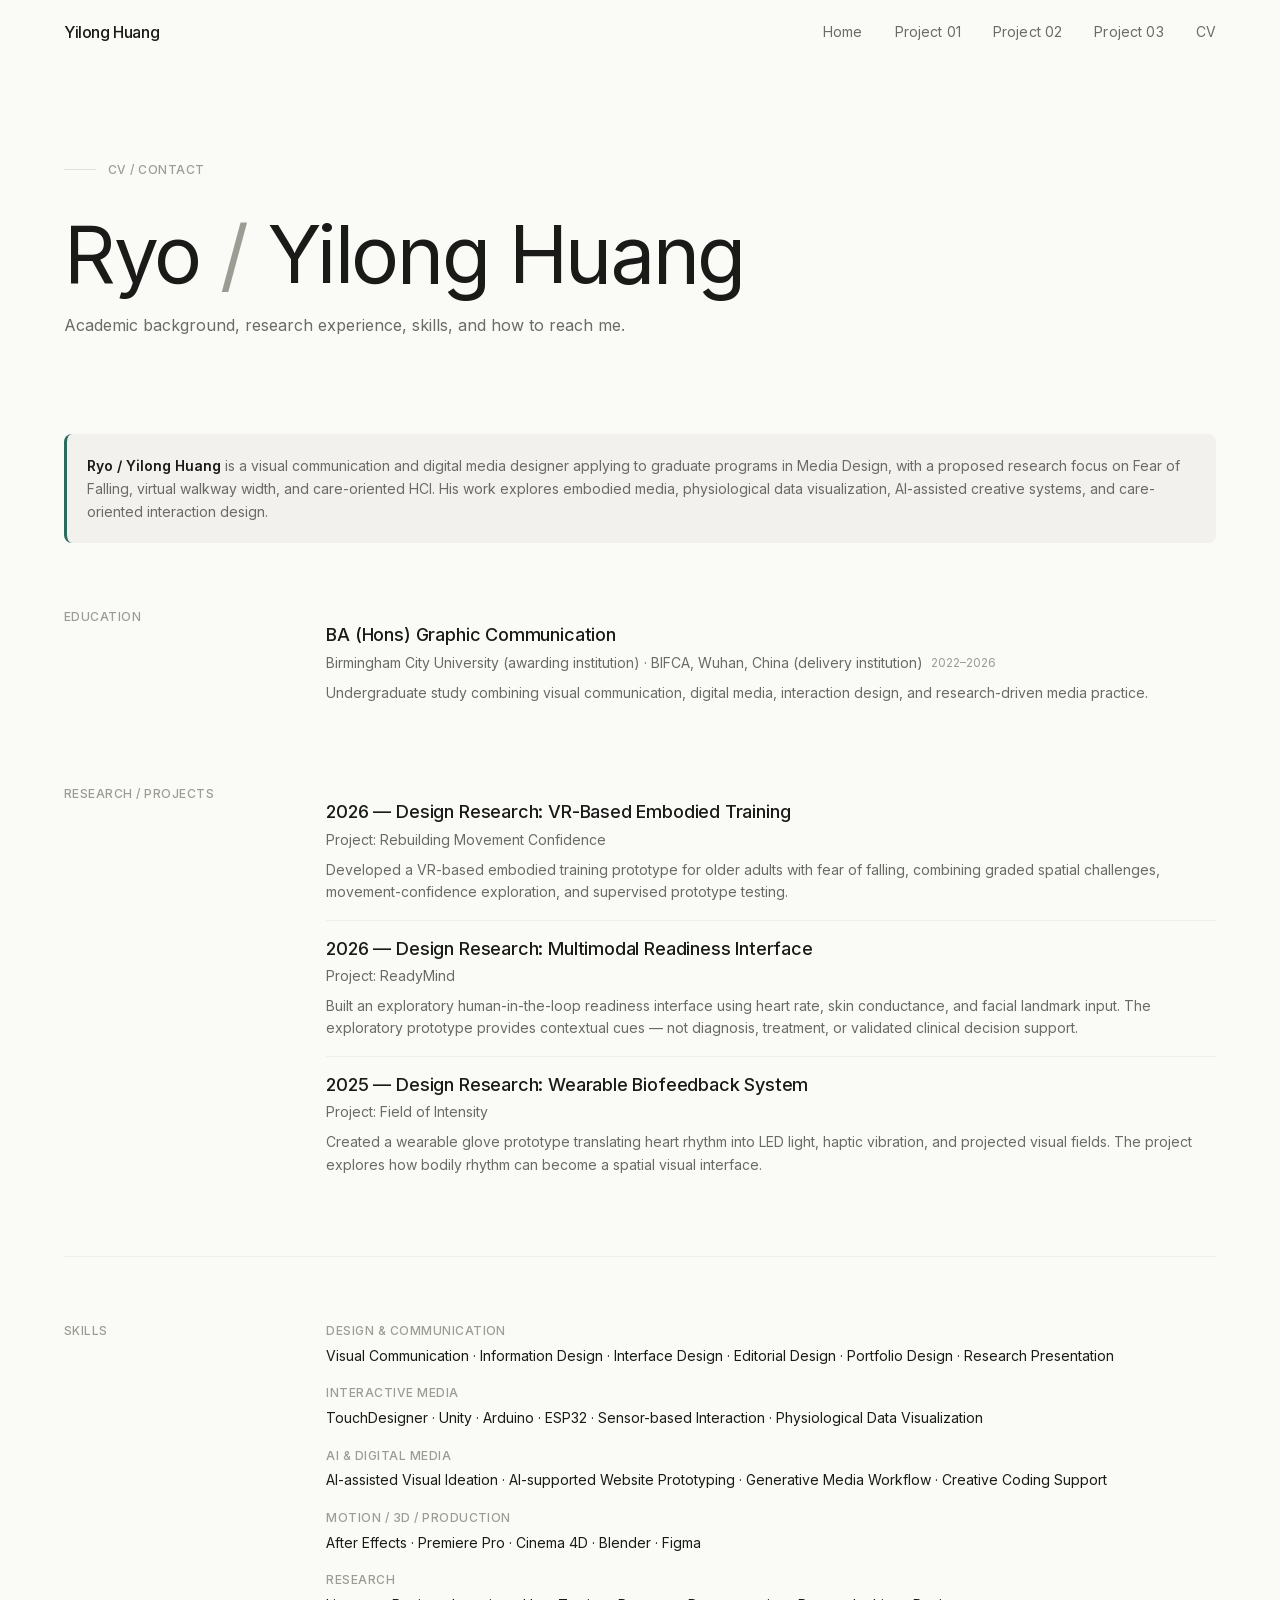
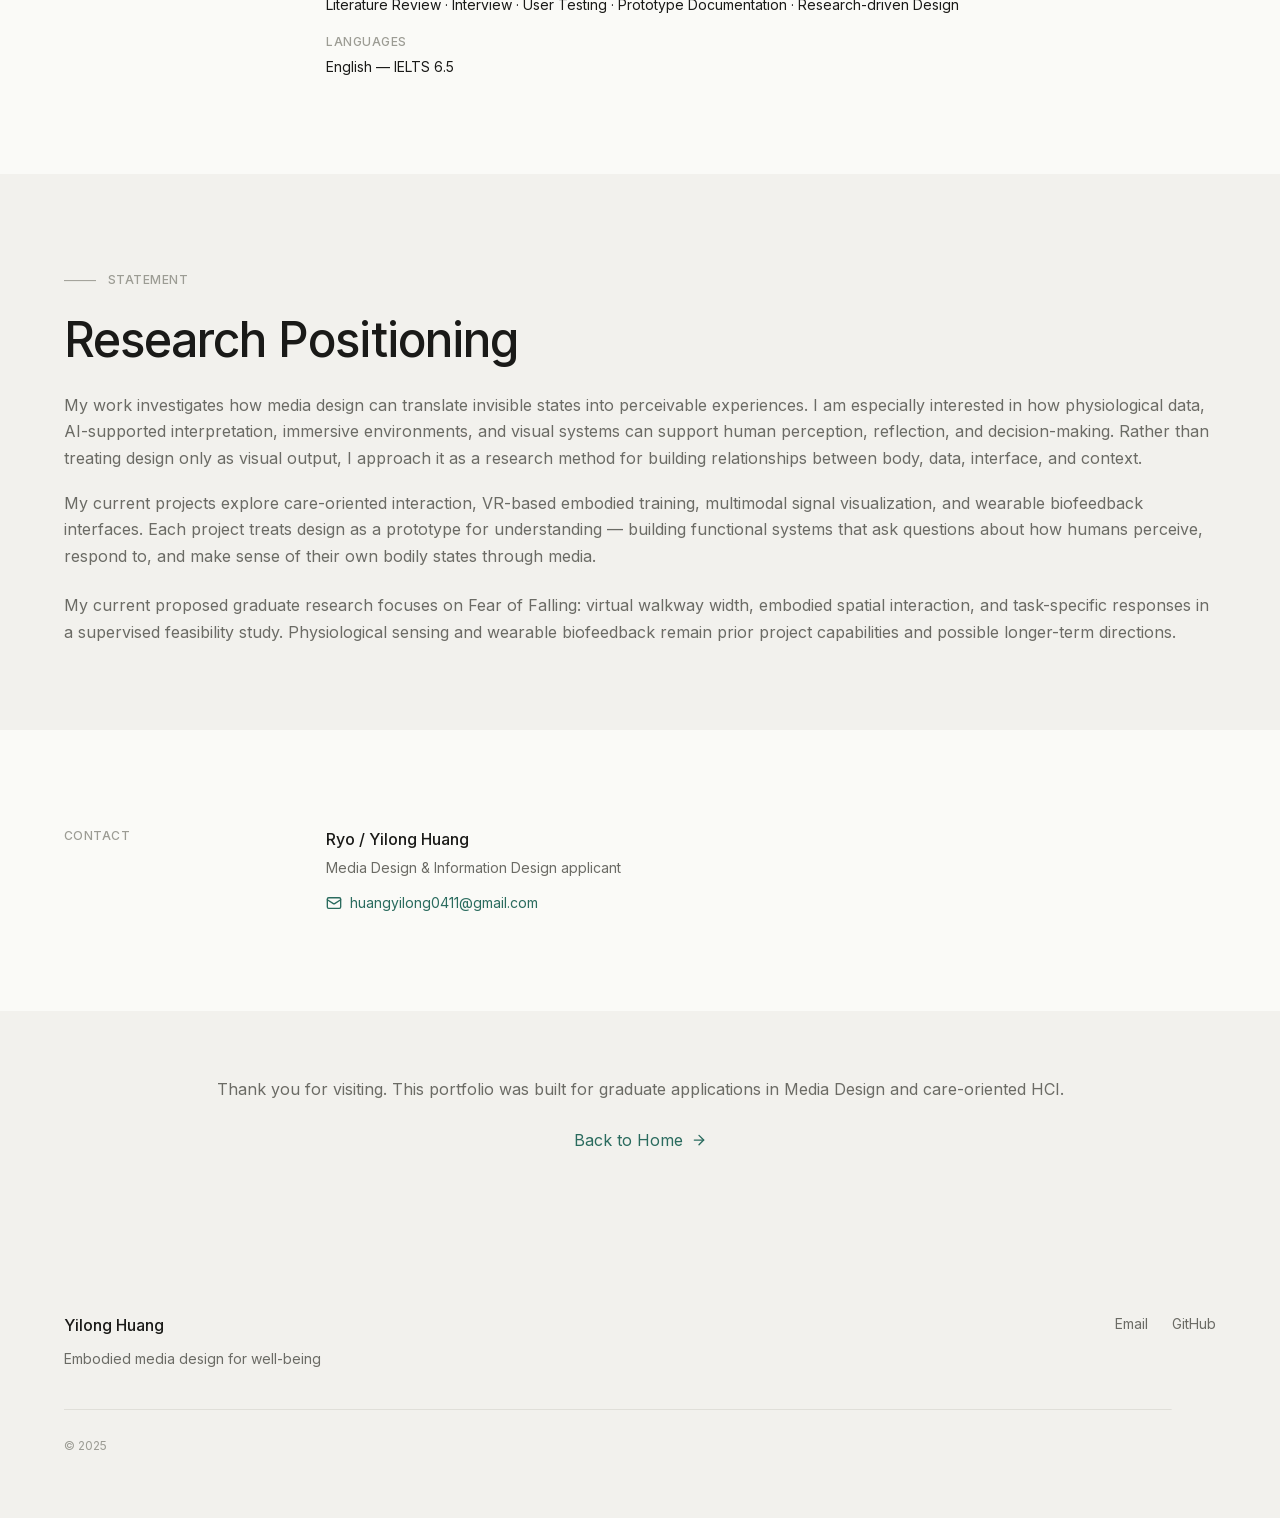
==== commit 689b61d9: "CV: BA (Hons) Graphic Communication with awarding/delivery institutions, unified graduate direction" ====
--- a/cv/index.html
+++ b/cv/index.html
@@ -1 +1 @@
-<!DOCTYPE html><html lang="en" class="__variable_37ef13"><head><meta charset="utf-8"/><meta name="viewport" content="width=device-width, initial-scale=1"/><link rel="preload" href="/_next/static/media/e4af272ccee01ff0-s.p.woff2" as="font" crossorigin="" type="font/woff2"/><link rel="stylesheet" href="/_next/static/css/71a646917b678b05.css" data-precedence="next"/><link rel="preload" as="script" fetchpriority="low" href="/_next/static/chunks/webpack-1b2c01f7b00f13eb.js"/><script src="/_next/static/chunks/fd9d1056-00bb33a35b5f8051.js" async=""></script><script src="/_next/static/chunks/23-e2f1394803d59ee6.js" async=""></script><script src="/_next/static/chunks/main-app-ce95c9a15005756d.js" async=""></script><script src="/_next/static/chunks/513-ec970bd23ad22028.js" async=""></script><script src="/_next/static/chunks/138-55f99c6cba132b13.js" async=""></script><script src="/_next/static/chunks/app/cv/page-a5b8383cbc4eb95e.js" async=""></script><script src="/_next/static/chunks/app/layout-fcbd334778827611.js" async=""></script><title>Yilong Huang — Graduate Application Portfolio</title><meta name="description" content="Design research portfolio of Ryo (Yilong Huang): embodied media, care interfaces, and wearable biofeedback prototypes."/><meta name="author" content="Yilong Huang"/><meta property="og:title" content="Yilong Huang — Graduate Application Portfolio"/><meta property="og:description" content="Design research portfolio of Ryo (Yilong Huang): embodied media, care interfaces, and wearable biofeedback prototypes."/><meta property="og:type" content="website"/><meta name="twitter:card" content="summary"/><meta name="twitter:title" content="Yilong Huang — Graduate Application Portfolio"/><meta name="twitter:description" content="Design research portfolio of Ryo (Yilong Huang): embodied media, care interfaces, and wearable biofeedback prototypes."/><meta name="next-size-adjust"/><script src="/_next/static/chunks/polyfills-78c92fac7aa8fdd8.js" nomodule=""></script></head><body class="__className_37ef13"><nav class="fixed top-0 left-0 right-0 z-50 transition-all duration-300" style="background-color:rgba(250, 250, 247, 0.6);backdrop-filter:blur(12px);-webkit-backdrop-filter:blur(12px);border-bottom:1px solid transparent"><div class="page-container flex items-center justify-between h-16"><a class="text-[1rem] font-medium tracking-tight" href="/" style="color:var(--text-primary)">Yilong Huang</a><div class="hidden md:flex items-center gap-8"><a class="relative text-[0.875rem] transition-colors duration-200 group" href="/" style="color:var(--text-secondary);font-weight:400;letter-spacing:0.01em">Home<span class="absolute -bottom-0.5 left-0 w-full h-px origin-left scale-x-0 group-hover:scale-x-100 transition-transform duration-300" style="background-color:var(--text-primary)"></span></a><a class="relative text-[0.875rem] transition-colors duration-200 group" href="/project-fof-vr" style="color:var(--text-secondary);font-weight:400;letter-spacing:0.01em">Project 01<span class="absolute -bottom-0.5 left-0 w-full h-px origin-left scale-x-0 group-hover:scale-x-100 transition-transform duration-300" style="background-color:var(--text-primary)"></span></a><a class="relative text-[0.875rem] transition-colors duration-200 group" href="/project-readymind" style="color:var(--text-secondary);font-weight:400;letter-spacing:0.01em">Project 02<span class="absolute -bottom-0.5 left-0 w-full h-px origin-left scale-x-0 group-hover:scale-x-100 transition-transform duration-300" style="background-color:var(--text-primary)"></span></a><a class="relative text-[0.875rem] transition-colors duration-200 group" href="/project-field-of-intensity" style="color:var(--text-secondary);font-weight:400;letter-spacing:0.01em">Project 03<span class="absolute -bottom-0.5 left-0 w-full h-px origin-left scale-x-0 group-hover:scale-x-100 transition-transform duration-300" style="background-color:var(--text-primary)"></span></a><a class="relative text-[0.875rem] transition-colors duration-200 group" href="/cv" style="color:var(--text-primary);font-weight:500;letter-spacing:0.01em">CV<span class="absolute -bottom-1.5 left-1/2 -translate-x-1/2 w-1 h-1 rounded-full" style="background-color:var(--accent)"></span><span class="absolute -bottom-0.5 left-0 w-full h-px origin-left scale-x-0 group-hover:scale-x-100 transition-transform duration-300" style="background-color:var(--text-primary)"></span></a></div><button class="md:hidden flex flex-col justify-center items-center w-6 h-6 gap-[6px]" aria-label="Toggle menu"><span class="block w-6 h-0.5 origin-center" style="background-color:var(--text-primary)"></span><span class="block w-6 h-0.5 origin-center" style="background-color:var(--text-primary)"></span></button></div></nav><main><section class="pt-[calc(64px+var(--space-xl))] pb-[var(--space-xl)]"><div class="page-container max-w-[900px]"><div class="flex flex-col sm:flex-row gap-6 sm:gap-12 sm:items-start"><div class="flex-1"><div class="" style="opacity:0;transform:translateY(20px)"><div class="flex items-center gap-3"><div class="w-8 h-px" style="background-color:var(--border);transform:scaleX(0);transform-origin:0% 50% 0"></div><span class="text-[0.75rem] font-medium tracking-[0.04em] uppercase" style="color:var(--text-tertiary)">CV / Contact</span></div></div><div class="" style="opacity:0;transform:translateY(30px)"><h1 style="font-size:clamp(2.5rem, 7vw, 5rem);font-weight:400;letter-spacing:-0.03em;line-height:1.05;color:var(--text-primary);margin-top:var(--space-md)">Ryo <span style="color:var(--text-tertiary)">/</span> <!-- -->Yilong Huang</h1></div><div class="" style="opacity:0;transform:translateY(20px)"><p class="mt-4 max-w-[640px]" style="color:var(--text-secondary)">Academic background, research experience, skills, and how to reach me.</p></div></div></div></div></section><section class="pb-[var(--space-lg)]"><div class="page-container max-w-[900px]"><div class="" style="opacity:0;transform:translateY(30px)"><div class="p-5" style="background-color:var(--bg-secondary);border-radius:8px;border-left:3px solid var(--accent)"><p class="text-[0.875rem] leading-[1.65]" style="color:var(--text-secondary)"><strong style="color:var(--text-primary)">Ryo / Yilong Huang</strong> <!-- -->is a visual communication and digital media designer applying to graduate programs in Media Design and Information Design. His work explores embodied media, physiological data visualization, AI-assisted creative systems, and care-oriented interaction design.</p></div></div></div></section><section class="pb-[var(--space-xl)]" style="background-color:var(--bg-primary)"><div class="page-container max-w-[900px]"><div class="mb-[var(--space-lg)]" style="opacity:0;transform:translateY(30px)"><div class="flex flex-col sm:flex-row gap-4 sm:gap-8"><div class="sm:w-[20%] shrink-0"><span class="text-[0.75rem] font-medium tracking-[0.04em] uppercase" style="color:var(--text-tertiary)">Education</span></div><div class="sm:w-[80%] flex flex-col"><div><div class="py-4"><h4 class="text-[1.125rem] font-medium tracking-[-0.01em] leading-[1.3]" style="color:var(--text-primary)">B.A. in Visual Communication / Digital Media</h4><div class="flex flex-wrap items-center gap-2 mt-1"><span class="text-[0.875rem]" style="color:var(--text-secondary)">BIFCA, Birmingham City University</span><span class="text-[0.75rem]" style="color:var(--text-tertiary)">2022–2026</span></div><p class="mt-2 text-[0.875rem] leading-[1.6]" style="color:var(--text-secondary)">Undergraduate study combining visual communication, digital media, interaction design, and research-driven media practice.</p></div></div></div></div></div><div class="mb-[var(--space-lg)]" style="opacity:0;transform:translateY(30px)"><div class="flex flex-col sm:flex-row gap-4 sm:gap-8"><div class="sm:w-[20%] shrink-0"><span class="text-[0.75rem] font-medium tracking-[0.04em] uppercase" style="color:var(--text-tertiary)">Research / Projects</span></div><div class="sm:w-[80%] flex flex-col"><div><div class="py-4"><h4 class="text-[1.125rem] font-medium tracking-[-0.01em] leading-[1.3]" style="color:var(--text-primary)">2026 — Design Research: VR-Based Embodied Training</h4><div class="flex flex-wrap items-center gap-2 mt-1"><span class="text-[0.875rem]" style="color:var(--text-secondary)">Project: Rebuilding Movement Confidence</span></div><p class="mt-2 text-[0.875rem] leading-[1.6]" style="color:var(--text-secondary)">Developed a VR-based embodied training prototype for older adults with fear of falling, combining progressive exposure, movement confidence building, and supervised prototype testing.</p></div></div><div><div class="w-full h-px" style="background-color:var(--border-light);transform:scaleX(0);transform-origin:0% 50% 0"></div><div class="py-4"><h4 class="text-[1.125rem] font-medium tracking-[-0.01em] leading-[1.3]" style="color:var(--text-primary)">2026 — Design Research: Multimodal Readiness Interface</h4><div class="flex flex-wrap items-center gap-2 mt-1"><span class="text-[0.875rem]" style="color:var(--text-secondary)">Project: ReadyMind</span></div><p class="mt-2 text-[0.875rem] leading-[1.6]" style="color:var(--text-secondary)">Built a doctor-assisted emotional readiness interface using heart rate, skin conductance, and facial tracking. The system provides timing cues for psychological support decisions, not automated diagnosis or treatment.</p></div></div><div><div class="w-full h-px" style="background-color:var(--border-light);transform:scaleX(0);transform-origin:0% 50% 0"></div><div class="py-4"><h4 class="text-[1.125rem] font-medium tracking-[-0.01em] leading-[1.3]" style="color:var(--text-primary)">2025 — Design Research: Wearable Biofeedback System</h4><div class="flex flex-wrap items-center gap-2 mt-1"><span class="text-[0.875rem]" style="color:var(--text-secondary)">Project: Field of Intensity</span></div><p class="mt-2 text-[0.875rem] leading-[1.6]" style="color:var(--text-secondary)">Created a wearable glove prototype translating heart rhythm into LED light, haptic vibration, and projected visual fields. The project explores how bodily rhythm can become a spatial visual interface.</p></div></div></div></div></div><div class="w-full h-px" style="background-color:var(--border-light);transform:scaleX(0);transform-origin:0% 50% 0"></div><div class="pt-[var(--space-lg)]" style="opacity:0;transform:translateY(30px)"><div class="flex flex-col sm:flex-row gap-4 sm:gap-8"><div class="sm:w-[20%] shrink-0"><span class="text-[0.75rem] font-medium tracking-[0.04em] uppercase" style="color:var(--text-tertiary)">Skills</span></div><div class="sm:w-[80%] flex flex-col gap-4"><div><span class="text-[0.75rem] font-medium tracking-[0.04em] uppercase" style="color:var(--text-tertiary)">Design &amp; Communication</span><p class="text-[0.875rem] leading-[1.6] mt-1" style="color:var(--text-primary)">Visual Communication · Information Design · Interface Design · Editorial Design · Portfolio Design · Research Presentation</p></div><div><span class="text-[0.75rem] font-medium tracking-[0.04em] uppercase" style="color:var(--text-tertiary)">Interactive Media</span><p class="text-[0.875rem] leading-[1.6] mt-1" style="color:var(--text-primary)">TouchDesigner · Unity · Arduino · ESP32 · Sensor-based Interaction · Physiological Data Visualization</p></div><div><span class="text-[0.75rem] font-medium tracking-[0.04em] uppercase" style="color:var(--text-tertiary)">AI &amp; Digital Media</span><p class="text-[0.875rem] leading-[1.6] mt-1" style="color:var(--text-primary)">AI-assisted Visual Ideation · AI-supported Website Prototyping · Generative Media Workflow · Creative Coding Support</p></div><div><span class="text-[0.75rem] font-medium tracking-[0.04em] uppercase" style="color:var(--text-tertiary)">Motion / 3D / Production</span><p class="text-[0.875rem] leading-[1.6] mt-1" style="color:var(--text-primary)">After Effects · Premiere Pro · Cinema 4D · Blender · Figma</p></div><div><span class="text-[0.75rem] font-medium tracking-[0.04em] uppercase" style="color:var(--text-tertiary)">Research</span><p class="text-[0.875rem] leading-[1.6] mt-1" style="color:var(--text-primary)">Literature Review · Interview · User Testing · Prototype Documentation · Research-driven Design</p></div><div><span class="text-[0.75rem] font-medium tracking-[0.04em] uppercase" style="color:var(--text-tertiary)">Languages</span><p class="text-[0.875rem] leading-[1.6] mt-1" style="color:var(--text-primary)">English — IELTS 6.5</p></div></div></div></div></div></section><section class="py-[var(--space-xl)]" style="background-color:var(--bg-secondary)"><div class="page-container max-w-[720px] mx-auto"><div class="" style="opacity:0;transform:translateY(30px)"><div class="flex items-center gap-3 mb-6"><span class="block w-8 h-px" style="background-color:var(--text-tertiary)"></span><span class="text-[0.75rem] font-medium tracking-[0.04em] uppercase" style="color:var(--text-tertiary)">Statement</span></div></div><div class="" style="opacity:0;transform:translateY(30px)"><h2 style="font-size:clamp(1.8rem, 4vw, 3rem);font-weight:500;letter-spacing:-0.02em;line-height:1.1;color:var(--text-primary)">Research Positioning</h2></div><div class="" style="opacity:0;transform:translateY(30px)"><p class="mt-6 leading-[1.65]" style="color:var(--text-secondary)">My work investigates how media design can translate invisible states into perceivable experiences. I am especially interested in how physiological data, AI-supported interpretation, immersive environments, and visual systems can support human perception, reflection, and decision-making. Rather than treating design only as visual output, I approach it as a research method for building relationships between body, data, interface, and context.</p></div><div class="" style="opacity:0;transform:translateY(30px)"><p class="mt-4 leading-[1.65]" style="color:var(--text-secondary)">My current projects explore care-oriented interaction, VR-based embodied training, multimodal signal visualization, and wearable biofeedback interfaces. Each project treats design as a prototype for understanding — building functional systems that ask questions about how humans perceive, respond to, and make sense of their own bodily states through media.</p></div><div class="" style="opacity:0;transform:translateY(30px)"><p class="mt-4 leading-[1.65]" style="color:var(--text-secondary)">For my graduate study, I want to continue exploring how bodily signals can become visual and spatial interfaces, connecting wearable sensing, biofeedback, and perceptual media design.</p></div></div></section><section class="py-[var(--space-xl)]" style="background-color:var(--bg-primary)"><div class="page-container max-w-[900px]"><div class="" style="opacity:0;transform:translateY(30px)"><div class="flex flex-col sm:flex-row gap-4 sm:gap-8"><div class="sm:w-[20%] shrink-0"><span class="text-[0.75rem] font-medium tracking-[0.04em] uppercase" style="color:var(--text-tertiary)">Contact</span></div><div class="sm:w-[80%]"><p class="text-[1rem] font-medium" style="color:var(--text-primary)">Ryo / Yilong Huang</p><p class="text-[0.875rem] mt-1" style="color:var(--text-secondary)">Media Design &amp; Information Design applicant</p><a class="inline-flex items-center gap-2 mt-3 text-[0.875rem] transition-all duration-200 hover:underline" href="/cdn-cgi/l/email-protection#4f273a2e21283626232021287f7b7e7e0f28222e2623612c2022" style="color:var(--accent)"><svg xmlns="http://www.w3.org/2000/svg" width="24" height="24" viewBox="0 0 24 24" fill="none" stroke="currentColor" stroke-width="2" stroke-linecap="round" stroke-linejoin="round" class="lucide lucide-mail w-4 h-4"><rect width="20" height="16" x="2" y="4" rx="2"></rect><path d="m22 7-8.97 5.7a1.94 1.94 0 0 1-2.06 0L2 7"></path></svg><span class="__cf_email__" data-cfemail="b4dcc1d5dad3cdddd8dbdad384808585f4d3d9d5ddd89ad7dbd9">[email&#160;protected]</span></a></div></div></div></div></section><section class="py-[var(--space-lg)]" style="background-color:var(--bg-secondary)"><div class="page-container max-w-[600px] mx-auto text-center"><div class="" style="opacity:0;transform:translateY(30px)"><p style="color:var(--text-secondary)">Thank you for visiting. This portfolio was built for graduate applications in Media Design and Information Design.</p></div><div class="" style="opacity:0;transform:translateY(30px)"><a class="inline-flex items-center gap-2 mt-6 transition-all duration-200 hover:underline" href="/" style="color:var(--accent)">Back to Home<svg xmlns="http://www.w3.org/2000/svg" width="24" height="24" viewBox="0 0 24 24" fill="none" stroke="currentColor" stroke-width="2" stroke-linecap="round" stroke-linejoin="round" class="lucide lucide-arrow-right w-4 h-4"><path d="M5 12h14"></path><path d="m12 5 7 7-7 7"></path></svg></a></div></div></section></main><footer style="background-color:var(--bg-secondary);padding-top:var(--space-xl);padding-bottom:var(--space-lg)"><div class="page-container"><div class="" style="opacity:0;transform:translateY(30px)"><div class="flex flex-col lg:flex-row lg:items-start lg:justify-between gap-8 lg:gap-16"><div class="flex flex-col gap-2"><p class="text-[1rem] font-medium" style="color:var(--text-primary)">Yilong Huang</p><p class="text-[0.875rem]" style="color:var(--text-secondary)">Embodied media design for well-being</p></div><div class="flex items-center gap-6"><a class="text-[0.875rem] transition-colors duration-200 hover:underline" href="/cdn-cgi/l/email-protection#96cddfd8c5d3c4c2b6cfd9c3c4b6d3dbd7dfdacb" rel="noopener noreferrer" style="color:var(--text-secondary)" target="_blank">Email</a><a class="text-[0.875rem] transition-colors duration-200 hover:underline" href="https://github.com/Dragon13-oss" rel="noopener noreferrer" style="color:var(--text-secondary)" target="_blank">GitHub</a></div></div></div><div class="w-full h-px mt-10 mb-6" style="background-color:var(--border);transform:scaleX(0);transform-origin:0% 50% 0"></div><div class="" style="opacity:0;transform:translateY(30px)"><p class="text-[0.75rem]" style="color:var(--text-tertiary)">© 2025</p></div></div></footer><script data-cfasync="false" src="/cdn-cgi/scripts/5c5dd728/cloudflare-static/email-decode.min.js"></script><script src="/_next/static/chunks/webpack-1b2c01f7b00f13eb.js" async=""></script><script>(self.__next_f=self.__next_f||[]).push([0]);self.__next_f.push([2,null])</script><script>self.__next_f.push([1,"1:HL[\"/_next/static/media/e4af272ccee01ff0-s.p.woff2\",\"font\",{\"crossOrigin\":\"\",\"type\":\"font/woff2\"}]\n2:HL[\"/_next/static/css/71a646917b678b05.css\",\"style\"]\n"])</script><script>self.__next_f.push([1,"3:I[5751,[],\"\"]\n5:I[6513,[],\"ClientPageRoot\"]\n6:I[3206,[\"513\",\"static/chunks/513-ec970bd23ad22028.js\",\"138\",\"static/chunks/138-55f99c6cba132b13.js\",\"349\",\"static/chunks/app/cv/page-a5b8383cbc4eb95e.js\"],\"default\"]\n7:I[9275,[],\"\"]\n8:I[1343,[],\"\"]\n9:I[6249,[\"513\",\"static/chunks/513-ec970bd23ad22028.js\",\"138\",\"static/chunks/138-55f99c6cba132b13.js\",\"185\",\"static/chunks/app/layout-fcbd334778827611.js\"],\"default\"]\na:I[9966,[\"513\",\"static/chunks/513-ec970bd23ad22028.js\",\"138\",\"static/chunks/138-55f99c6cba132b13.js\",\"185\",\"static/chunks/app/layout-fcbd334778827611.js\"],\"default\"]\nc:I[6130,[],\"\"]\nd:[]\n"])</script><script>self.__next_f.push([1,"0:[[[\"$\",\"link\",\"0\",{\"rel\":\"stylesheet\",\"href\":\"/_next/static/css/71a646917b678b05.css\",\"precedence\":\"next\",\"crossOrigin\":\"$undefined\"}]],[\"$\",\"$L3\",null,{\"buildId\":\"kPNJKm3Ej8O-nWjQXl5Xx\",\"assetPrefix\":\"\",\"initialCanonicalUrl\":\"/cv\",\"initialTree\":[\"\",{\"children\":[\"cv\",{\"children\":[\"__PAGE__\",{}]}]},\"$undefined\",\"$undefined\",true],\"initialSeedData\":[\"\",{\"children\":[\"cv\",{\"children\":[\"__PAGE__\",{},[[\"$L4\",[\"$\",\"$L5\",null,{\"props\":{\"params\":{},\"searchParams\":{}},\"Component\":\"$6\"}]],null],null]},[\"$\",\"$L7\",null,{\"parallelRouterKey\":\"children\",\"segmentPath\":[\"children\",\"cv\",\"children\"],\"error\":\"$undefined\",\"errorStyles\":\"$undefined\",\"errorScripts\":\"$undefined\",\"template\":[\"$\",\"$L8\",null,{}],\"templateStyles\":\"$undefined\",\"templateScripts\":\"$undefined\",\"notFound\":\"$undefined\",\"notFoundStyles\":\"$undefined\",\"styles\":null}],null]},[[\"$\",\"html\",null,{\"lang\":\"en\",\"className\":\"__variable_37ef13\",\"children\":[\"$\",\"body\",null,{\"className\":\"__className_37ef13\",\"children\":[[\"$\",\"$L9\",null,{}],[\"$\",\"main\",null,{\"children\":[\"$\",\"$L7\",null,{\"parallelRouterKey\":\"children\",\"segmentPath\":[\"children\"],\"error\":\"$undefined\",\"errorStyles\":\"$undefined\",\"errorScripts\":\"$undefined\",\"template\":[\"$\",\"$L8\",null,{}],\"templateStyles\":\"$undefined\",\"templateScripts\":\"$undefined\",\"notFound\":[[\"$\",\"title\",null,{\"children\":\"404: This page could not be found.\"}],[\"$\",\"div\",null,{\"style\":{\"fontFamily\":\"system-ui,\\\"Segoe UI\\\",Roboto,Helvetica,Arial,sans-serif,\\\"Apple Color Emoji\\\",\\\"Segoe UI Emoji\\\"\",\"height\":\"100vh\",\"textAlign\":\"center\",\"display\":\"flex\",\"flexDirection\":\"column\",\"alignItems\":\"center\",\"justifyContent\":\"center\"},\"children\":[\"$\",\"div\",null,{\"children\":[[\"$\",\"style\",null,{\"dangerouslySetInnerHTML\":{\"__html\":\"body{color:#000;background:#fff;margin:0}.next-error-h1{border-right:1px solid rgba(0,0,0,.3)}@media (prefers-color-scheme:dark){body{color:#fff;background:#000}.next-error-h1{border-right:1px solid rgba(255,255,255,.3)}}\"}}],[\"$\",\"h1\",null,{\"className\":\"next-error-h1\",\"style\":{\"display\":\"inline-block\",\"margin\":\"0 20px 0 0\",\"padding\":\"0 23px 0 0\",\"fontSize\":24,\"fontWeight\":500,\"verticalAlign\":\"top\",\"lineHeight\":\"49px\"},\"children\":\"404\"}],[\"$\",\"div\",null,{\"style\":{\"display\":\"inline-block\"},\"children\":[\"$\",\"h2\",null,{\"style\":{\"fontSize\":14,\"fontWeight\":400,\"lineHeight\":\"49px\",\"margin\":0},\"children\":\"This page could not be found.\"}]}]]}]}]],\"notFoundStyles\":[],\"styles\":null}]}],[\"$\",\"$La\",null,{}]]}]}],null],null],\"couldBeIntercepted\":false,\"initialHead\":[false,\"$Lb\"],\"globalErrorComponent\":\"$c\",\"missingSlots\":\"$Wd\"}]]\n"])</script><script>self.__next_f.push([1,"b:[[\"$\",\"meta\",\"0\",{\"name\":\"viewport\",\"content\":\"width=device-width, initial-scale=1\"}],[\"$\",\"meta\",\"1\",{\"charSet\":\"utf-8\"}],[\"$\",\"title\",\"2\",{\"children\":\"Yilong Huang — Graduate Application Portfolio\"}],[\"$\",\"meta\",\"3\",{\"name\":\"description\",\"content\":\"Design research portfolio of Ryo (Yilong Huang): embodied media, care interfaces, and wearable biofeedback prototypes.\"}],[\"$\",\"meta\",\"4\",{\"name\":\"author\",\"content\":\"Yilong Huang\"}],[\"$\",\"meta\",\"5\",{\"property\":\"og:title\",\"content\":\"Yilong Huang — Graduate Application Portfolio\"}],[\"$\",\"meta\",\"6\",{\"property\":\"og:description\",\"content\":\"Design research portfolio of Ryo (Yilong Huang): embodied media, care interfaces, and wearable biofeedback prototypes.\"}],[\"$\",\"meta\",\"7\",{\"property\":\"og:type\",\"content\":\"website\"}],[\"$\",\"meta\",\"8\",{\"name\":\"twitter:card\",\"content\":\"summary\"}],[\"$\",\"meta\",\"9\",{\"name\":\"twitter:title\",\"content\":\"Yilong Huang — Graduate Application Portfolio\"}],[\"$\",\"meta\",\"10\",{\"name\":\"twitter:description\",\"content\":\"Design research portfolio of Ryo (Yilong Huang): embodied media, care interfaces, and wearable biofeedback prototypes.\"}],[\"$\",\"meta\",\"11\",{\"name\":\"next-size-adjust\"}]]\n4:null\n"])</script></body></html>+<html lang="en" class="__variable_37ef13"><head><link rel="stylesheet" href="/_next/static/css/71a646917b678b05.css" data-precedence="next"><script src="/_next/static/chunks/fd9d1056-00bb33a35b5f8051.js" async=""></script><script src="/_next/static/chunks/23-e2f1394803d59ee6.js" async=""></script><script src="/_next/static/chunks/main-app-ce95c9a15005756d.js" async=""></script><script src="/_next/static/chunks/polyfills-78c92fac7aa8fdd8.js" nomodule=""></script><meta name="viewport" content="width=device-width, initial-scale=1"><meta charset="utf-8"><title>Yilong Huang — Graduate Application Portfolio</title><meta name="description" content="Design research portfolio of Ryo (Yilong Huang): embodied media, care interfaces, and wearable biofeedback prototypes."><meta name="author" content="Yilong Huang"><meta property="og:title" content="Yilong Huang — Graduate Application Portfolio"><meta property="og:description" content="Design research portfolio of Ryo (Yilong Huang): embodied media, care interfaces, and wearable biofeedback prototypes."><meta property="og:type" content="website"><meta name="twitter:card" content="summary"><meta name="twitter:title" content="Yilong Huang — Graduate Application Portfolio"><meta name="twitter:description" content="Design research portfolio of Ryo (Yilong Huang): embodied media, care interfaces, and wearable biofeedback prototypes."><meta name="next-size-adjust"></head><body class="__className_37ef13"><script data-cfasync="false" src="/cdn-cgi/scripts/5c5dd728/cloudflare-static/email-decode.min.js"></script><script src="/_next/static/chunks/webpack-1b2c01f7b00f13eb.js" async=""></script><script>(self.__next_f=self.__next_f||[]).push([0]);self.__next_f.push([2,null])</script><script>self.__next_f.push([1,"1:HL[\"/_next/static/media/e4af272ccee01ff0-s.p.woff2\",\"font\",{\"crossOrigin\":\"\",\"type\":\"font/woff2\"}]\n2:HL[\"/_next/static/css/71a646917b678b05.css\",\"style\"]\n"])</script><script>self.__next_f.push([1,"3:I[5751,[],\"\"]\n5:I[6513,[],\"ClientPageRoot\"]\n6:I[3206,[\"513\",\"static/chunks/513-ec970bd23ad22028.js\",\"138\",\"static/chunks/138-55f99c6cba132b13.js\",\"349\",\"static/chunks/app/cv/page-a5b8383cbc4eb95e.js\"],\"default\"]\n7:I[9275,[],\"\"]\n8:I[1343,[],\"\"]\n9:I[6249,[\"513\",\"static/chunks/513-ec970bd23ad22028.js\",\"138\",\"static/chunks/138-55f99c6cba132b13.js\",\"185\",\"static/chunks/app/layout-fcbd334778827611.js\"],\"default\"]\na:I[9966,[\"513\",\"static/chunks/513-ec970bd23ad22028.js\",\"138\",\"static/chunks/138-55f99c6cba132b13.js\",\"185\",\"static/chunks/app/layout-fcbd334778827611.js\"],\"default\"]\nc:I[6130,[],\"\"]\nd:[]\n"])</script><script>self.__next_f.push([1,"0:[[[\"$\",\"link\",\"0\",{\"rel\":\"stylesheet\",\"href\":\"/_next/static/css/71a646917b678b05.css\",\"precedence\":\"next\",\"crossOrigin\":\"$undefined\"}]],[\"$\",\"$L3\",null,{\"buildId\":\"kPNJKm3Ej8O-nWjQXl5Xx\",\"assetPrefix\":\"\",\"initialCanonicalUrl\":\"/cv\",\"initialTree\":[\"\",{\"children\":[\"cv\",{\"children\":[\"__PAGE__\",{}]}]},\"$undefined\",\"$undefined\",true],\"initialSeedData\":[\"\",{\"children\":[\"cv\",{\"children\":[\"__PAGE__\",{},[[\"$L4\",[\"$\",\"$L5\",null,{\"props\":{\"params\":{},\"searchParams\":{}},\"Component\":\"$6\"}]],null],null]},[\"$\",\"$L7\",null,{\"parallelRouterKey\":\"children\",\"segmentPath\":[\"children\",\"cv\",\"children\"],\"error\":\"$undefined\",\"errorStyles\":\"$undefined\",\"errorScripts\":\"$undefined\",\"template\":[\"$\",\"$L8\",null,{}],\"templateStyles\":\"$undefined\",\"templateScripts\":\"$undefined\",\"notFound\":\"$undefined\",\"notFoundStyles\":\"$undefined\",\"styles\":null}],null]},[[\"$\",\"html\",null,{\"lang\":\"en\",\"className\":\"__variable_37ef13\",\"children\":[\"$\",\"body\",null,{\"className\":\"__className_37ef13\",\"children\":[[\"$\",\"$L9\",null,{}],[\"$\",\"main\",null,{\"children\":[\"$\",\"$L7\",null,{\"parallelRouterKey\":\"children\",\"segmentPath\":[\"children\"],\"error\":\"$undefined\",\"errorStyles\":\"$undefined\",\"errorScripts\":\"$undefined\",\"template\":[\"$\",\"$L8\",null,{}],\"templateStyles\":\"$undefined\",\"templateScripts\":\"$undefined\",\"notFound\":[[\"$\",\"title\",null,{\"children\":\"404: This page could not be found.\"}],[\"$\",\"div\",null,{\"style\":{\"fontFamily\":\"system-ui,\\\"Segoe UI\\\",Roboto,Helvetica,Arial,sans-serif,\\\"Apple Color Emoji\\\",\\\"Segoe UI Emoji\\\"\",\"height\":\"100vh\",\"textAlign\":\"center\",\"display\":\"flex\",\"flexDirection\":\"column\",\"alignItems\":\"center\",\"justifyContent\":\"center\"},\"children\":[\"$\",\"div\",null,{\"children\":[[\"$\",\"style\",null,{\"dangerouslySetInnerHTML\":{\"__html\":\"body{color:#000;background:#fff;margin:0}.next-error-h1{border-right:1px solid rgba(0,0,0,.3)}@media (prefers-color-scheme:dark){body{color:#fff;background:#000}.next-error-h1{border-right:1px solid rgba(255,255,255,.3)}}\"}}],[\"$\",\"h1\",null,{\"className\":\"next-error-h1\",\"style\":{\"display\":\"inline-block\",\"margin\":\"0 20px 0 0\",\"padding\":\"0 23px 0 0\",\"fontSize\":24,\"fontWeight\":500,\"verticalAlign\":\"top\",\"lineHeight\":\"49px\"},\"children\":\"404\"}],[\"$\",\"div\",null,{\"style\":{\"display\":\"inline-block\"},\"children\":[\"$\",\"h2\",null,{\"style\":{\"fontSize\":14,\"fontWeight\":400,\"lineHeight\":\"49px\",\"margin\":0},\"children\":\"This page could not be found.\"}]}]]}]}]],\"notFoundStyles\":[],\"styles\":null}]}],[\"$\",\"$La\",null,{}]]}]}],null],null],\"couldBeIntercepted\":false,\"initialHead\":[false,\"$Lb\"],\"globalErrorComponent\":\"$c\",\"missingSlots\":\"$Wd\"}]]\n"])</script><script>self.__next_f.push([1,"b:[[\"$\",\"meta\",\"0\",{\"name\":\"viewport\",\"content\":\"width=device-width, initial-scale=1\"}],[\"$\",\"meta\",\"1\",{\"charSet\":\"utf-8\"}],[\"$\",\"title\",\"2\",{\"children\":\"Yilong Huang — Graduate Application Portfolio\"}],[\"$\",\"meta\",\"3\",{\"name\":\"description\",\"content\":\"Design research portfolio of Ryo (Yilong Huang): embodied media, care interfaces, and wearable biofeedback prototypes.\"}],[\"$\",\"meta\",\"4\",{\"name\":\"author\",\"content\":\"Yilong Huang\"}],[\"$\",\"meta\",\"5\",{\"property\":\"og:title\",\"content\":\"Yilong Huang — Graduate Application Portfolio\"}],[\"$\",\"meta\",\"6\",{\"property\":\"og:description\",\"content\":\"Design research portfolio of Ryo (Yilong Huang): embodied media, care interfaces, and wearable biofeedback prototypes.\"}],[\"$\",\"meta\",\"7\",{\"property\":\"og:type\",\"content\":\"website\"}],[\"$\",\"meta\",\"8\",{\"name\":\"twitter:card\",\"content\":\"summary\"}],[\"$\",\"meta\",\"9\",{\"name\":\"twitter:title\",\"content\":\"Yilong Huang — Graduate Application Portfolio\"}],[\"$\",\"meta\",\"10\",{\"name\":\"twitter:description\",\"content\":\"Design research portfolio of Ryo (Yilong Huang): embodied media, care interfaces, and wearable biofeedback prototypes.\"}],[\"$\",\"meta\",\"11\",{\"name\":\"next-size-adjust\"}]]\n4:null\n"])</script><nav class="fixed top-0 left-0 right-0 z-50 transition-all duration-300" style="background-color:rgba(250, 250, 247, 0.6);backdrop-filter:blur(12px);-webkit-backdrop-filter:blur(12px);border-bottom:1px solid transparent"><div class="page-container flex items-center justify-between h-16"><a class="text-[1rem] font-medium tracking-tight" style="color:var(--text-primary)" href="/">Yilong Huang</a><div class="hidden md:flex items-center gap-8"><a class="relative text-[0.875rem] transition-colors duration-200 group" style="color:var(--text-secondary);font-weight:400;letter-spacing:0.01em" href="/">Home<span class="absolute -bottom-0.5 left-0 w-full h-px origin-left scale-x-0 group-hover:scale-x-100 transition-transform duration-300" style="background-color:var(--text-primary)"></span></a><a class="relative text-[0.875rem] transition-colors duration-200 group" style="color:var(--text-secondary);font-weight:400;letter-spacing:0.01em" href="/project-fof-vr">Project 01<span class="absolute -bottom-0.5 left-0 w-full h-px origin-left scale-x-0 group-hover:scale-x-100 transition-transform duration-300" style="background-color:var(--text-primary)"></span></a><a class="relative text-[0.875rem] transition-colors duration-200 group" style="color:var(--text-secondary);font-weight:400;letter-spacing:0.01em" href="/project-readymind">Project 02<span class="absolute -bottom-0.5 left-0 w-full h-px origin-left scale-x-0 group-hover:scale-x-100 transition-transform duration-300" style="background-color:var(--text-primary)"></span></a><a class="relative text-[0.875rem] transition-colors duration-200 group" style="color:var(--text-secondary);font-weight:400;letter-spacing:0.01em" href="/project-field-of-intensity">Project 03<span class="absolute -bottom-0.5 left-0 w-full h-px origin-left scale-x-0 group-hover:scale-x-100 transition-transform duration-300" style="background-color:var(--text-primary)"></span></a><a class="relative text-[0.875rem] transition-colors duration-200 group" style="color:var(--text-secondary);font-weight:400;letter-spacing:0.01em" href="/cv">CV<span class="absolute -bottom-0.5 left-0 w-full h-px origin-left scale-x-0 group-hover:scale-x-100 transition-transform duration-300" style="background-color:var(--text-primary)"></span></a></div><button class="md:hidden flex flex-col justify-center items-center w-6 h-6 gap-[6px]" aria-label="Toggle menu"><span class="block w-6 h-0.5 origin-center" style="background-color:var(--text-primary)"></span><span class="block w-6 h-0.5 origin-center" style="background-color:var(--text-primary)"></span></button></div></nav><main><section class="pt-[calc(64px+var(--space-xl))] pb-[var(--space-xl)]"><div class="page-container max-w-[900px]"><div class="flex flex-col sm:flex-row gap-6 sm:gap-12 sm:items-start"><div class="flex-1"><div class="" style="opacity:0;transform:translateY(20px)"><div class="flex items-center gap-3"><div class="w-8 h-px" style="background-color:var(--border);transform:scaleX(0);transform-origin:0% 50% 0"></div><span class="text-[0.75rem] font-medium tracking-[0.04em] uppercase" style="color:var(--text-tertiary)">CV / Contact</span></div></div><div class="" style="opacity:0;transform:translateY(30px)"><h1 style="font-size:clamp(2.5rem, 7vw, 5rem);font-weight:400;letter-spacing:-0.03em;line-height:1.05;color:var(--text-primary);margin-top:var(--space-md)">Ryo <span style="color:var(--text-tertiary)">/</span> <!-- -->Yilong Huang</h1></div><div class="" style="opacity:0;transform:translateY(20px)"><p class="mt-4 max-w-[640px]" style="color:var(--text-secondary)">Academic background, research experience, skills, and how to reach me.</p></div></div></div></div></section><section class="pb-[var(--space-lg)]"><div class="page-container max-w-[900px]"><div class="" style="opacity:0;transform:translateY(30px)"><div class="p-5" style="background-color:var(--bg-secondary);border-radius:8px;border-left:3px solid var(--accent)"><p class="text-[0.875rem] leading-[1.65]" style="color:var(--text-secondary)"><strong style="color:var(--text-primary)">Ryo / Yilong Huang</strong> <!-- -->is a visual communication and digital media designer applying to graduate programs in Media Design, with a proposed research focus on Fear of Falling, virtual walkway width, and care-oriented HCI. His work explores embodied media, physiological data visualization, AI-assisted creative systems, and care-oriented interaction design.</p></div></div></div></section><section class="pb-[var(--space-xl)]" style="background-color:var(--bg-primary)"><div class="page-container max-w-[900px]"><div class="mb-[var(--space-lg)]" style="opacity:0;transform:translateY(30px)"><div class="flex flex-col sm:flex-row gap-4 sm:gap-8"><div class="sm:w-[20%] shrink-0"><span class="text-[0.75rem] font-medium tracking-[0.04em] uppercase" style="color:var(--text-tertiary)">Education</span></div><div class="sm:w-[80%] flex flex-col"><div><div class="py-4"><h4 class="text-[1.125rem] font-medium tracking-[-0.01em] leading-[1.3]" style="color:var(--text-primary)">BA (Hons) Graphic Communication</h4><div class="flex flex-wrap items-center gap-2 mt-1"><span class="text-[0.875rem]" style="color:var(--text-secondary)">Birmingham City University (awarding institution) · BIFCA, Wuhan, China (delivery institution)</span><span class="text-[0.75rem]" style="color:var(--text-tertiary)">2022–2026</span></div><p class="mt-2 text-[0.875rem] leading-[1.6]" style="color:var(--text-secondary)">Undergraduate study combining visual communication, digital media, interaction design, and research-driven media practice.</p></div></div></div></div></div><div class="mb-[var(--space-lg)]" style="opacity:0;transform:translateY(30px)"><div class="flex flex-col sm:flex-row gap-4 sm:gap-8"><div class="sm:w-[20%] shrink-0"><span class="text-[0.75rem] font-medium tracking-[0.04em] uppercase" style="color:var(--text-tertiary)">Research / Projects</span></div><div class="sm:w-[80%] flex flex-col"><div><div class="py-4"><h4 class="text-[1.125rem] font-medium tracking-[-0.01em] leading-[1.3]" style="color:var(--text-primary)">2026 — Design Research: VR-Based Embodied Training</h4><div class="flex flex-wrap items-center gap-2 mt-1"><span class="text-[0.875rem]" style="color:var(--text-secondary)">Project: Rebuilding Movement Confidence</span></div><p class="mt-2 text-[0.875rem] leading-[1.6]" style="color:var(--text-secondary)">Developed a VR-based embodied training prototype for older adults with fear of falling, combining graded spatial challenges, movement-confidence exploration, and supervised prototype testing.</p></div></div><div><div class="w-full h-px" style="background-color:var(--border-light);transform:scaleX(0);transform-origin:0% 50% 0"></div><div class="py-4"><h4 class="text-[1.125rem] font-medium tracking-[-0.01em] leading-[1.3]" style="color:var(--text-primary)">2026 — Design Research: Multimodal Readiness Interface</h4><div class="flex flex-wrap items-center gap-2 mt-1"><span class="text-[0.875rem]" style="color:var(--text-secondary)">Project: ReadyMind</span></div><p class="mt-2 text-[0.875rem] leading-[1.6]" style="color:var(--text-secondary)">Built an exploratory human-in-the-loop readiness interface using heart rate, skin conductance, and facial landmark input. The exploratory prototype provides contextual cues — not diagnosis, treatment, or validated clinical decision support.</p></div></div><div><div class="w-full h-px" style="background-color:var(--border-light);transform:scaleX(0);transform-origin:0% 50% 0"></div><div class="py-4"><h4 class="text-[1.125rem] font-medium tracking-[-0.01em] leading-[1.3]" style="color:var(--text-primary)">2025 — Design Research: Wearable Biofeedback System</h4><div class="flex flex-wrap items-center gap-2 mt-1"><span class="text-[0.875rem]" style="color:var(--text-secondary)">Project: Field of Intensity</span></div><p class="mt-2 text-[0.875rem] leading-[1.6]" style="color:var(--text-secondary)">Created a wearable glove prototype translating heart rhythm into LED light, haptic vibration, and projected visual fields. The project explores how bodily rhythm can become a spatial visual interface.</p></div></div></div></div></div><div class="w-full h-px" style="background-color:var(--border-light);transform:scaleX(0);transform-origin:0% 50% 0"></div><div class="pt-[var(--space-lg)]" style="opacity:0;transform:translateY(30px)"><div class="flex flex-col sm:flex-row gap-4 sm:gap-8"><div class="sm:w-[20%] shrink-0"><span class="text-[0.75rem] font-medium tracking-[0.04em] uppercase" style="color:var(--text-tertiary)">Skills</span></div><div class="sm:w-[80%] flex flex-col gap-4"><div><span class="text-[0.75rem] font-medium tracking-[0.04em] uppercase" style="color:var(--text-tertiary)">Design &amp; Communication</span><p class="text-[0.875rem] leading-[1.6] mt-1" style="color:var(--text-primary)">Visual Communication · Information Design · Interface Design · Editorial Design · Portfolio Design · Research Presentation</p></div><div><span class="text-[0.75rem] font-medium tracking-[0.04em] uppercase" style="color:var(--text-tertiary)">Interactive Media</span><p class="text-[0.875rem] leading-[1.6] mt-1" style="color:var(--text-primary)">TouchDesigner · Unity · Arduino · ESP32 · Sensor-based Interaction · Physiological Data Visualization</p></div><div><span class="text-[0.75rem] font-medium tracking-[0.04em] uppercase" style="color:var(--text-tertiary)">AI &amp; Digital Media</span><p class="text-[0.875rem] leading-[1.6] mt-1" style="color:var(--text-primary)">AI-assisted Visual Ideation · AI-supported Website Prototyping · Generative Media Workflow · Creative Coding Support</p></div><div><span class="text-[0.75rem] font-medium tracking-[0.04em] uppercase" style="color:var(--text-tertiary)">Motion / 3D / Production</span><p class="text-[0.875rem] leading-[1.6] mt-1" style="color:var(--text-primary)">After Effects · Premiere Pro · Cinema 4D · Blender · Figma</p></div><div><span class="text-[0.75rem] font-medium tracking-[0.04em] uppercase" style="color:var(--text-tertiary)">Research</span><p class="text-[0.875rem] leading-[1.6] mt-1" style="color:var(--text-primary)">Literature Review · Interview · User Testing · Prototype Documentation · Research-driven Design</p></div><div><span class="text-[0.75rem] font-medium tracking-[0.04em] uppercase" style="color:var(--text-tertiary)">Languages</span><p class="text-[0.875rem] leading-[1.6] mt-1" style="color:var(--text-primary)">English — IELTS 6.5</p></div></div></div></div></div></section><section class="py-[var(--space-xl)]" style="background-color:var(--bg-secondary)"><div class="page-container max-w-[720px] mx-auto"><div class="" style="opacity:0;transform:translateY(30px)"><div class="flex items-center gap-3 mb-6"><span class="block w-8 h-px" style="background-color:var(--text-tertiary)"></span><span class="text-[0.75rem] font-medium tracking-[0.04em] uppercase" style="color:var(--text-tertiary)">Statement</span></div></div><div class="" style="opacity:0;transform:translateY(30px)"><h2 style="font-size:clamp(1.8rem, 4vw, 3rem);font-weight:500;letter-spacing:-0.02em;line-height:1.1;color:var(--text-primary)">Research Positioning</h2></div><div class="" style="opacity:0;transform:translateY(30px)"><p class="mt-6 leading-[1.65]" style="color:var(--text-secondary)">My work investigates how media design can translate invisible states into perceivable experiences. I am especially interested in how physiological data, AI-supported interpretation, immersive environments, and visual systems can support human perception, reflection, and decision-making. Rather than treating design only as visual output, I approach it as a research method for building relationships between body, data, interface, and context.</p></div><div class="" style="opacity:0;transform:translateY(30px)"><p class="mt-4 leading-[1.65]" style="color:var(--text-secondary)">My current projects explore care-oriented interaction, VR-based embodied training, multimodal signal visualization, and wearable biofeedback interfaces. Each project treats design as a prototype for understanding — building functional systems that ask questions about how humans perceive, respond to, and make sense of their own bodily states through media.</p></div><div class="" style="opacity:0;transform:translateY(30px)"><p class="mt-4 leading-[1.65]" style="color:var(--text-secondary)">My current proposed graduate research focuses on Fear of Falling: virtual walkway width, embodied spatial interaction, and task-specific responses in a supervised feasibility study. Physiological sensing and wearable biofeedback remain prior project capabilities and possible longer-term directions.</p></div></div></section><section class="py-[var(--space-xl)]" style="background-color:var(--bg-primary)"><div class="page-container max-w-[900px]"><div class="" style="opacity:0;transform:translateY(30px)"><div class="flex flex-col sm:flex-row gap-4 sm:gap-8"><div class="sm:w-[20%] shrink-0"><span class="text-[0.75rem] font-medium tracking-[0.04em] uppercase" style="color:var(--text-tertiary)">Contact</span></div><div class="sm:w-[80%]"><p class="text-[1rem] font-medium" style="color:var(--text-primary)">Ryo / Yilong Huang</p><p class="text-[0.875rem] mt-1" style="color:var(--text-secondary)">Media Design &amp; Information Design applicant</p><a href="mailto:huangyilong0411@gmail.com" class="inline-flex items-center gap-2 mt-3 text-[0.875rem] transition-all duration-200 hover:underline" style="color:var(--accent)"><svg xmlns="http://www.w3.org/2000/svg" width="24" height="24" viewBox="0 0 24 24" fill="none" stroke="currentColor" stroke-width="2" stroke-linecap="round" stroke-linejoin="round" class="lucide lucide-mail w-4 h-4"><rect width="20" height="16" x="2" y="4" rx="2"></rect><path d="m22 7-8.97 5.7a1.94 1.94 0 0 1-2.06 0L2 7"></path></svg>huangyilong0411@gmail.com</a></div></div></div></div></section><section class="py-[var(--space-lg)]" style="background-color:var(--bg-secondary)"><div class="page-container max-w-[600px] mx-auto text-center"><div class="" style="opacity:0;transform:translateY(30px)"><p style="color:var(--text-secondary)">Thank you for visiting. This portfolio was built for graduate applications in Media Design and care-oriented HCI.</p></div><div class="" style="opacity:0;transform:translateY(30px)"><a class="inline-flex items-center gap-2 mt-6 transition-all duration-200 hover:underline" style="color:var(--accent)" href="/">Back to Home<svg xmlns="http://www.w3.org/2000/svg" width="24" height="24" viewBox="0 0 24 24" fill="none" stroke="currentColor" stroke-width="2" stroke-linecap="round" stroke-linejoin="round" class="lucide lucide-arrow-right w-4 h-4"><path d="M5 12h14"></path><path d="m12 5 7 7-7 7"></path></svg></a></div></div></section></main><footer style="background-color:var(--bg-secondary);padding-top:var(--space-xl);padding-bottom:var(--space-lg)"><div class="page-container"><div class="" style="opacity:0;transform:translateY(30px)"><div class="flex flex-col lg:flex-row lg:items-start lg:justify-between gap-8 lg:gap-16"><div class="flex flex-col gap-2"><p class="text-[1rem] font-medium" style="color:var(--text-primary)">Yilong Huang</p><p class="text-[0.875rem]" style="color:var(--text-secondary)">Embodied media design for well-being</p></div><div class="flex items-center gap-6"><a class="text-[0.875rem] transition-colors duration-200 hover:underline" style="color:var(--text-secondary)" target="_blank" rel="noopener noreferrer" href="mailto:huangyilong0411@gmail.com">Email</a><a class="text-[0.875rem] transition-colors duration-200 hover:underline" style="color:var(--text-secondary)" target="_blank" rel="noopener noreferrer" href="https://github.com/Dragon13-oss">GitHub</a></div></div></div><div class="w-full h-px mt-10 mb-6" style="background-color:var(--border);transform:scaleX(0);transform-origin:0% 50% 0"></div><div class="" style="opacity:0;transform:translateY(30px)"><p class="text-[0.75rem]" style="color:var(--text-tertiary)">© 2025</p></div></div></footer><next-route-announcer style="position: absolute;"></next-route-announcer></body></html>
--- a/_next/static/css/71a646917b678b05.css
+++ b/_next/static/css/71a646917b678b05.css
@@ -237,3 +237,25 @@
     box-shadow: 0 1px 3px rgba(0, 0, 0, 0.04);
   }
 }
+
+/* CV mobile: keep the identity and biography in a readable vertical flow.
+   This overrides the generic mobile spec-list rule for the CV intro card only. */
+@media (max-width: 768px) {
+  div.p-5[style*="border-left:3px solid var(--accent)"] > p:first-child,
+  div.p-5[style*="border-left: 3px solid var(--accent)"] > p:first-child {
+    display: block !important;
+    color: var(--text-secondary) !important;
+  }
+
+  div.p-5[style*="border-left:3px solid var(--accent)"] > p:first-child::before,
+  div.p-5[style*="border-left: 3px solid var(--accent)"] > p:first-child::before {
+    content: none !important;
+  }
+
+  div.p-5[style*="border-left:3px solid var(--accent)"] > p:first-child > strong,
+  div.p-5[style*="border-left: 3px solid var(--accent)"] > p:first-child > strong {
+    display: block;
+    width: 100%;
+    margin-bottom: 0.5rem;
+  }
+}
